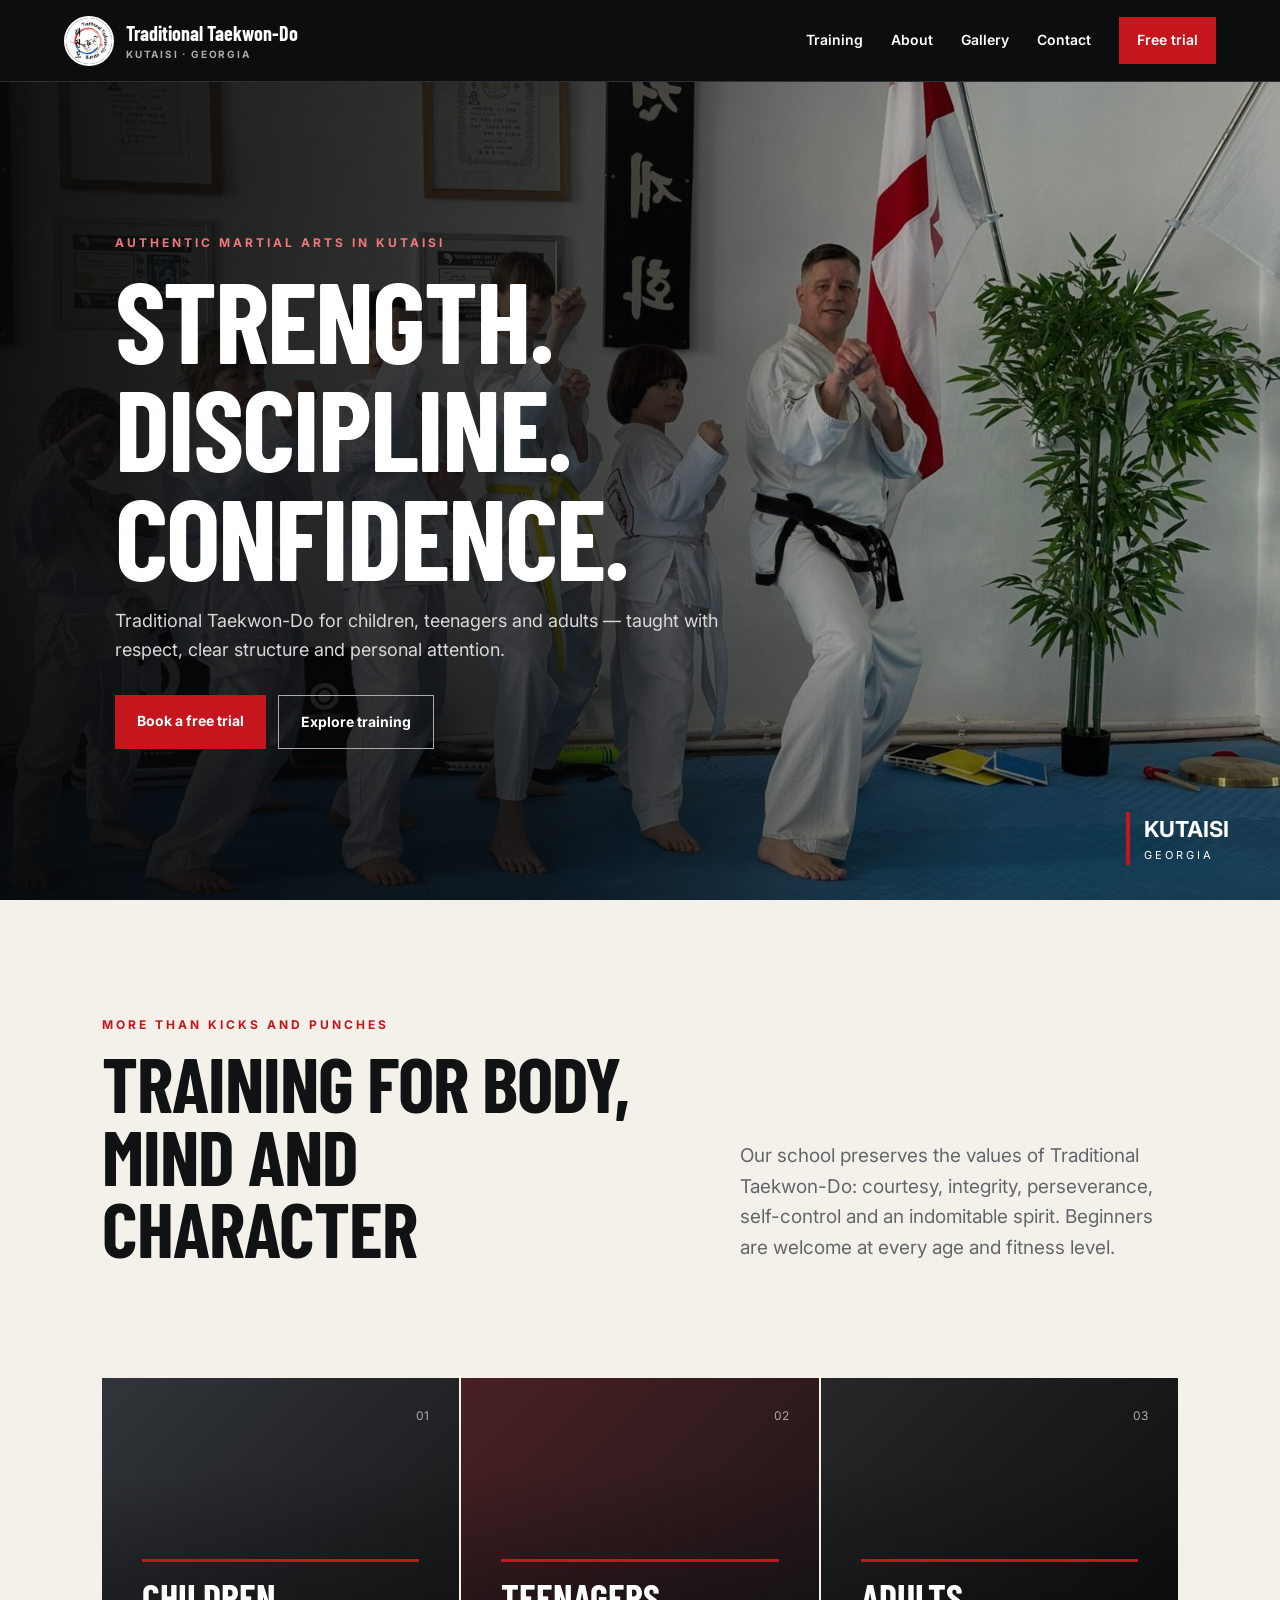
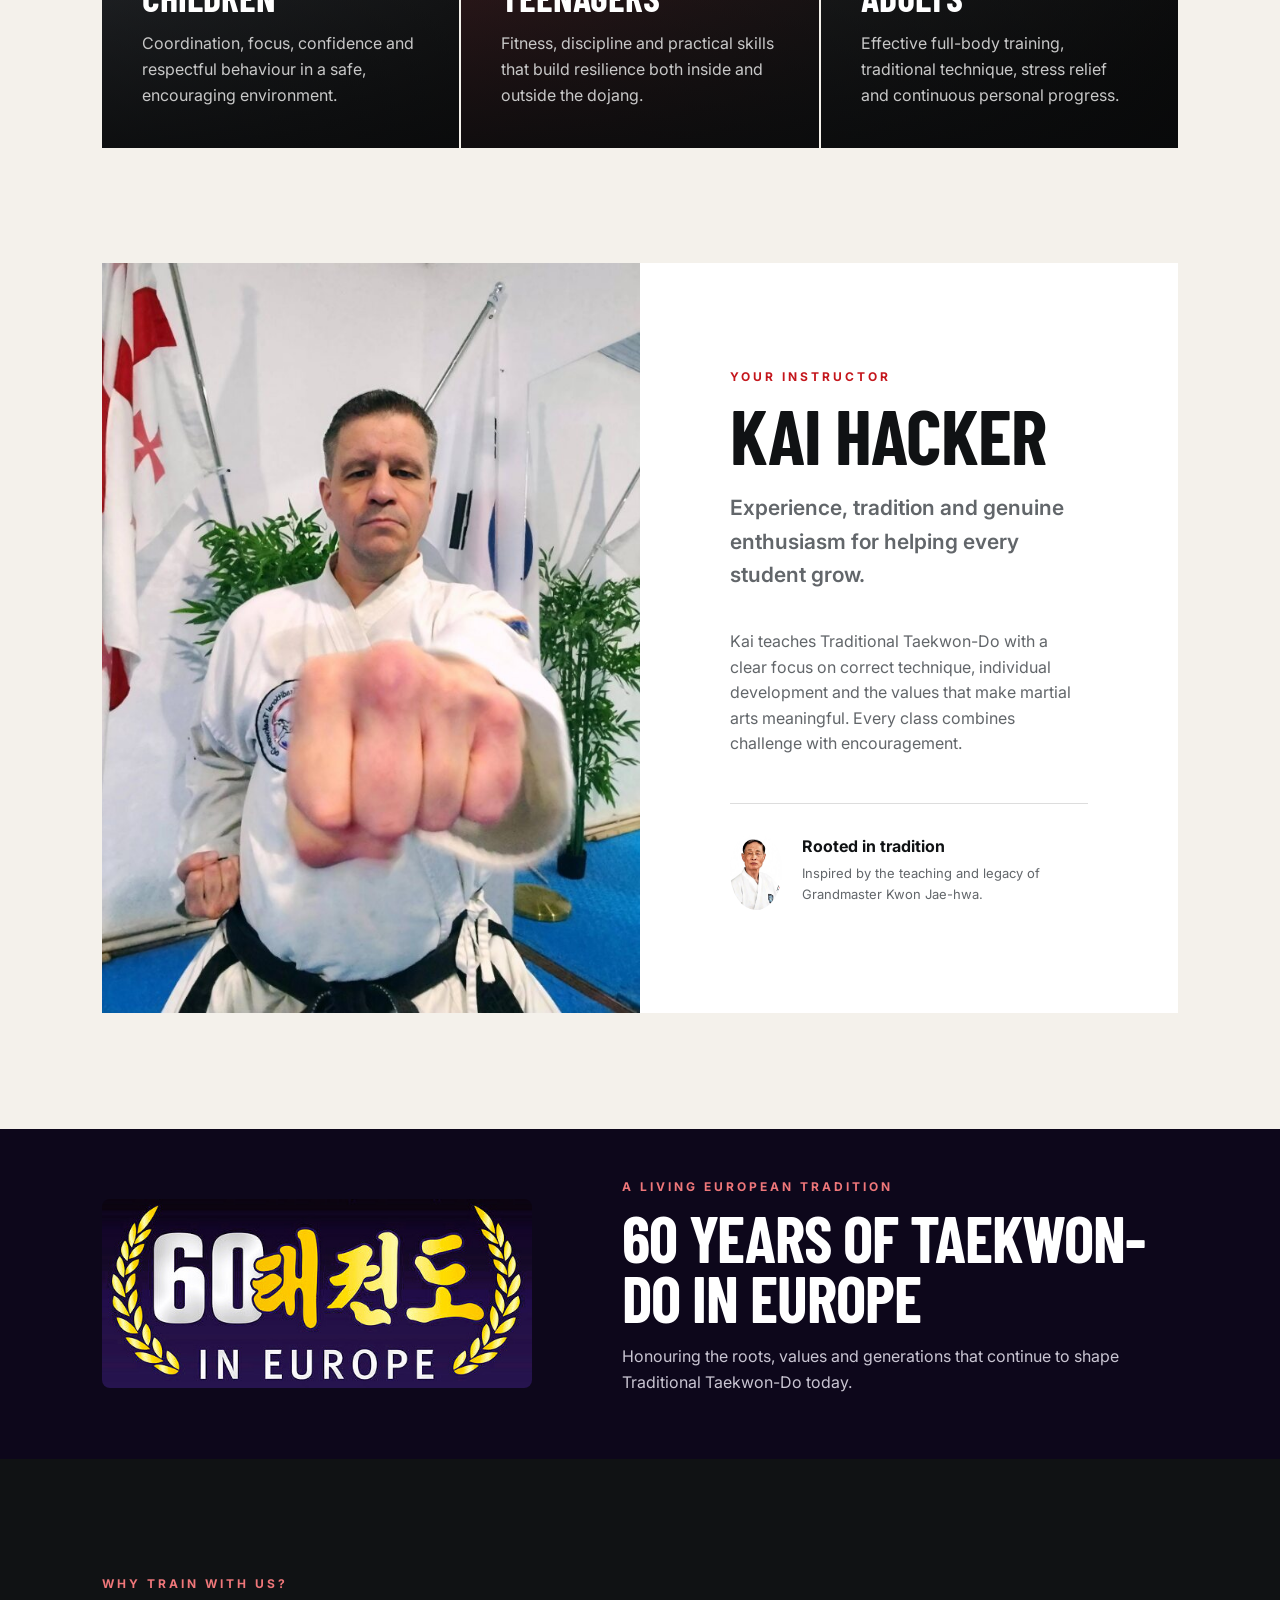
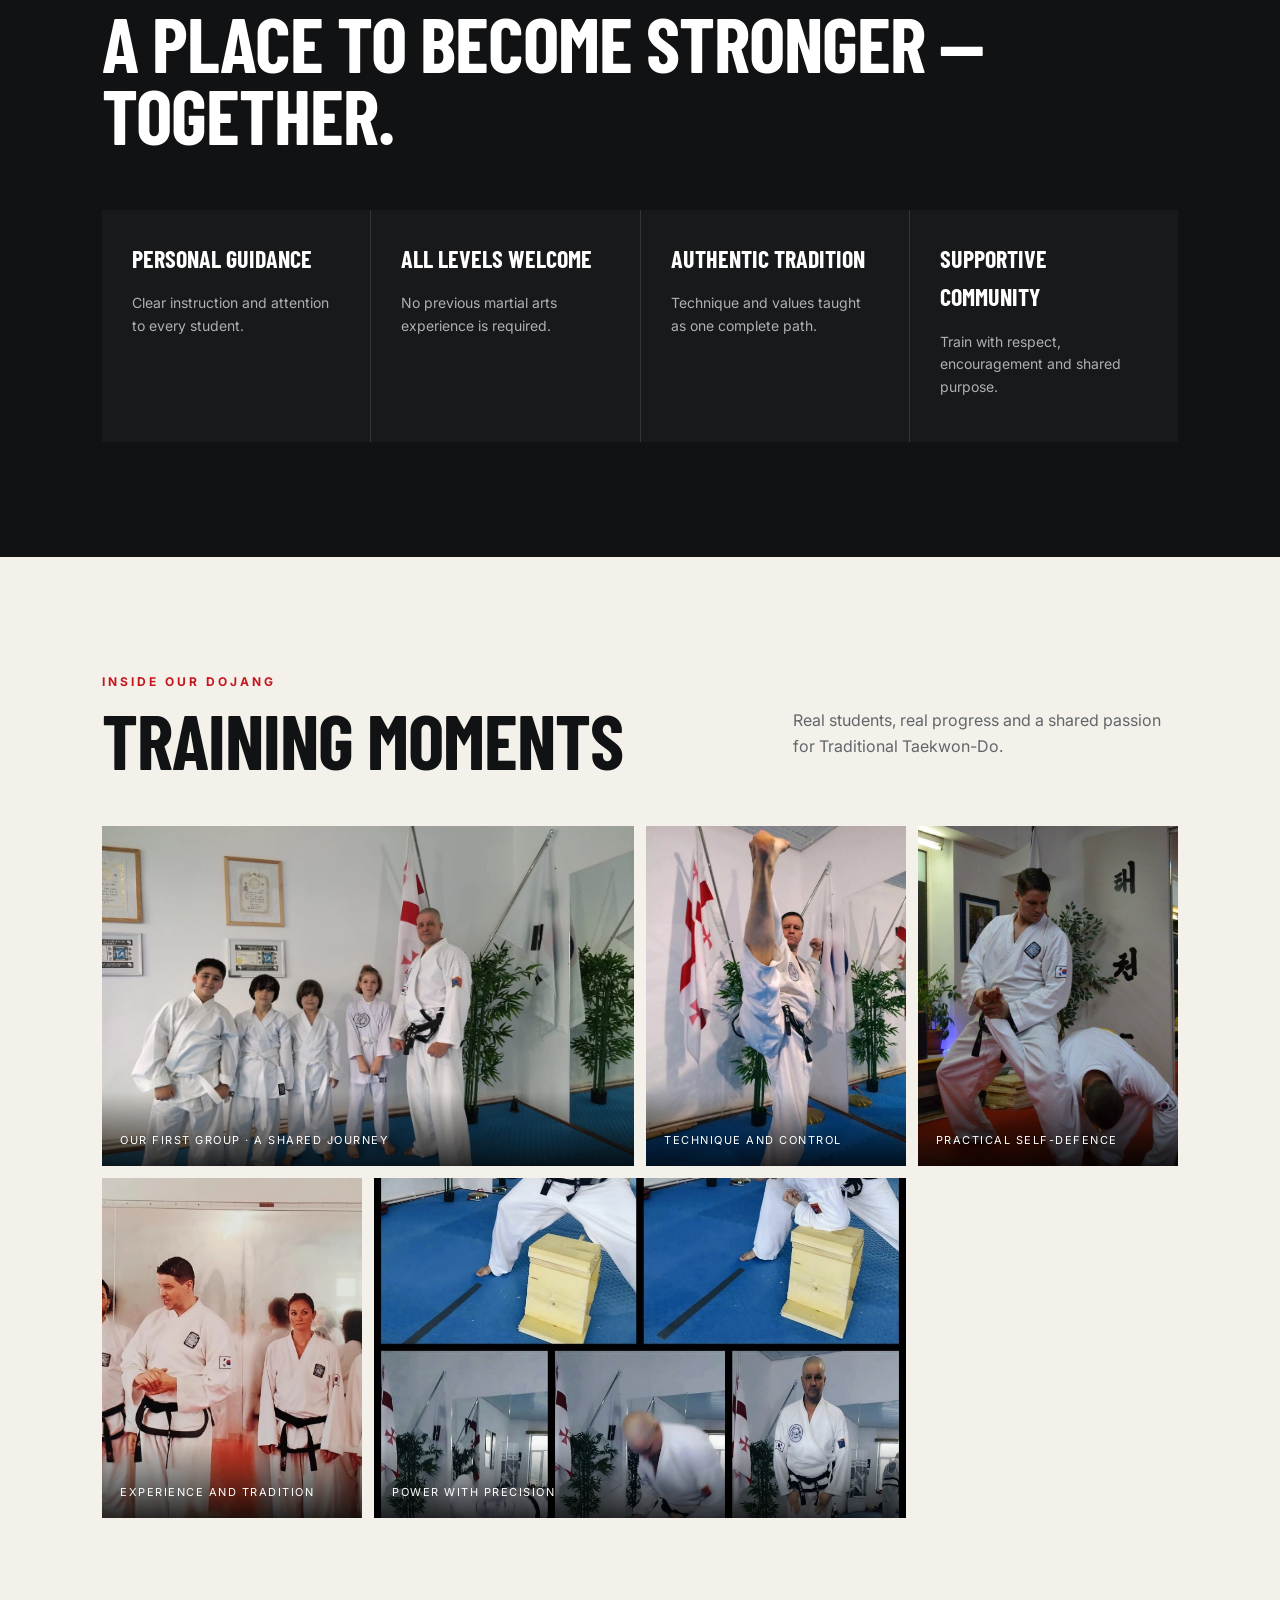
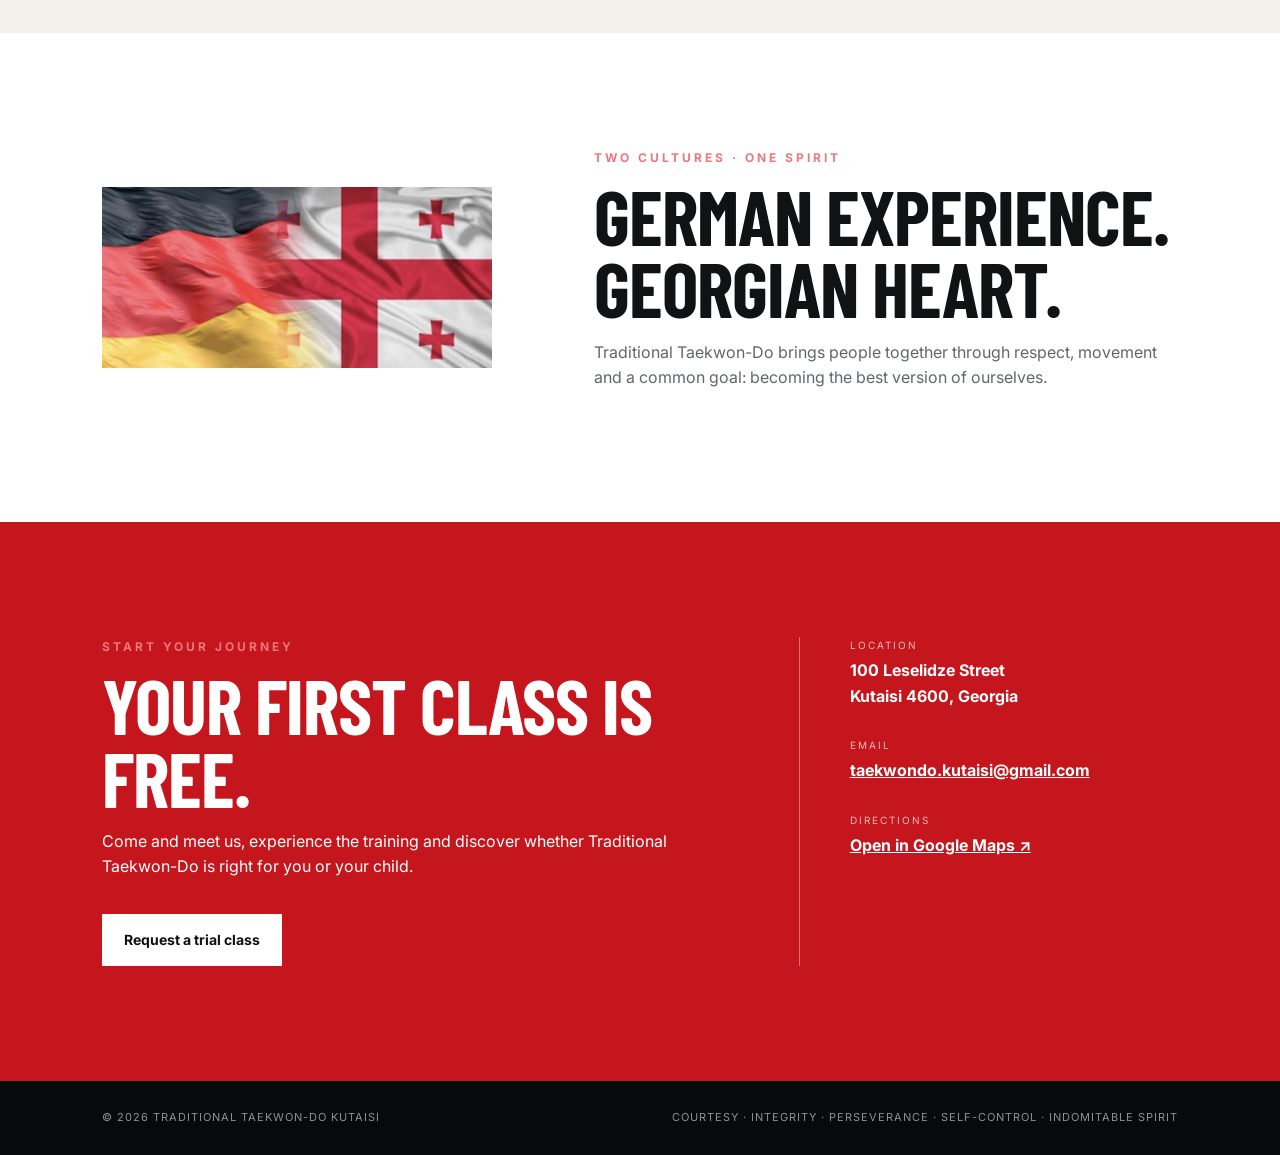
==== index.html @ c223f3fb "Add files via upload" ====
<!doctype html>
<html lang="en">
<head>
  <meta charset="utf-8">
  <meta name="viewport" content="width=device-width, initial-scale=1">
  <meta name="description" content="Traditional Taekwon-Do training for children, teenagers and adults in Kutaisi, Georgia. Book a free trial class.">
  <title>Traditional Taekwon-Do Kutaisi | Martial Arts School</title>
  <link rel="preconnect" href="https://fonts.googleapis.com">
  <link rel="preconnect" href="https://fonts.gstatic.com" crossorigin>
  <link href="https://fonts.googleapis.com/css2?family=Barlow+Condensed:wght@600;700;800&family=Inter:wght@400;500;600;700&display=swap" rel="stylesheet">
  <link rel="stylesheet" href="styles.css">
</head>
<body>
  <header class="site-header">
    <a class="brand" href="#top" aria-label="Traditional Taekwon-Do Kutaisi home"><img class="brand-logo" src="logo.jpg" alt="Traditional Taekwon-Do Kutaisi logo"><span>Traditional Taekwon-Do <small>Kutaisi · Georgia</small></span></a>
    <button class="menu-button" aria-expanded="false" aria-controls="main-nav">Menu</button>
    <nav id="main-nav" aria-label="Main navigation"><a href="#training">Training</a><a href="#about">About</a><a href="#gallery">Gallery</a><a href="#contact">Contact</a><a class="nav-cta" href="mailto:taekwondo.kutaisi@gmail.com?subject=Free%20trial%20class">Free trial</a></nav>
  </header>
  <main id="top">
    <section class="hero"><img src="hero-group.jpg" alt="Kai Hacker training with the children's group in Kutaisi" fetchpriority="high"><div class="hero-shade"></div><div class="hero-content"><p class="eyebrow">Authentic martial arts in Kutaisi</p><h1>Strength.<br>Discipline.<br>Confidence.</h1><p>Traditional Taekwon-Do for children, teenagers and adults — taught with respect, clear structure and personal attention.</p><div class="hero-actions"><a class="button primary" href="mailto:taekwondo.kutaisi@gmail.com?subject=Free%20trial%20class">Book a free trial</a><a class="button secondary" href="#training">Explore training</a></div></div><div class="hero-badge"><strong>Kutaisi</strong><span>Georgia</span></div></section>
    <section class="intro section"><div><p class="eyebrow dark">More than kicks and punches</p><h2>Training for body, mind and character</h2></div><p>Our school preserves the values of Traditional Taekwon-Do: courtesy, integrity, perseverance, self-control and an indomitable spirit. Beginners are welcome at every age and fitness level.</p></section>
    <section class="programs section" id="training"><article class="program-card kids"><span>01</span><h3>Children</h3><p>Coordination, focus, confidence and respectful behaviour in a safe, encouraging environment.</p></article><article class="program-card teens"><span>02</span><h3>Teenagers</h3><p>Fitness, discipline and practical skills that build resilience both inside and outside the dojang.</p></article><article class="program-card adults"><span>03</span><h3>Adults</h3><p>Effective full-body training, traditional technique, stress relief and continuous personal progress.</p></article></section>
    <section class="split section" id="about"><div class="split-image"><img src="master-punch.jpg" alt="Instructor Kai Hacker demonstrating a punch"></div><div class="split-copy"><p class="eyebrow dark">Your instructor</p><h2>Kai Hacker</h2><p class="lead">Experience, tradition and genuine enthusiasm for helping every student grow.</p><p>Kai teaches Traditional Taekwon-Do with a clear focus on correct technique, individual development and the values that make martial arts meaningful. Every class combines challenge with encouragement.</p><div class="lineage"><img src="grandmaster-kwon.jpeg" alt="Grandmaster Kwon Jae-hwa"><div><strong>Rooted in tradition</strong><p>Inspired by the teaching and legacy of Grandmaster Kwon Jae-hwa.</p></div></div></div></section>
    <section class="anniversary"><img src="tkd-60.jpg" alt="60 years of Taekwon-Do in Europe"><div><p class="eyebrow">A living European tradition</p><h2>60 years of Taekwon-Do in Europe</h2><p>Honouring the roots, values and generations that continue to shape Traditional Taekwon-Do today.</p></div></section>
    <section class="values section"><p class="eyebrow">Why train with us?</p><h2>A place to become stronger — together.</h2><div class="value-grid"><div><strong>Personal guidance</strong><p>Clear instruction and attention to every student.</p></div><div><strong>All levels welcome</strong><p>No previous martial arts experience is required.</p></div><div><strong>Authentic tradition</strong><p>Technique and values taught as one complete path.</p></div><div><strong>Supportive community</strong><p>Train with respect, encouragement and shared purpose.</p></div></div></section>
    <section class="gallery section" id="gallery"><div class="section-heading"><div><p class="eyebrow dark">Inside our dojang</p><h2>Training moments</h2></div><p>Real students, real progress and a shared passion for Traditional Taekwon-Do.</p></div><div class="gallery-grid"><figure class="wide"><img src="first-group.jpg" alt="Kai Hacker with the first student group in Kutaisi"><figcaption>Our first group · A shared journey</figcaption></figure><figure><img src="master-kick.jpg" alt="Kai Hacker demonstrating a high kick"><figcaption>Technique and control</figcaption></figure><figure><img src="self-defence.jpg" alt="Traditional Taekwon-Do self-defence training"><figcaption>Practical self-defence</figcaption></figure><figure><img src="opening-germany.jpg" alt="Taekwon-Do school opening in Germany"><figcaption>Experience and tradition</figcaption></figure><figure class="wide"><img src="breaking-master.jpg" alt="Board breaking demonstration"><figcaption>Power with precision</figcaption></figure></div></section>
    <section class="connection section"><img src="germany-georgia.png" alt="German and Georgian flags"><div><p class="eyebrow">Two cultures · One spirit</p><h2>German experience. Georgian heart.</h2><p>Traditional Taekwon-Do brings people together through respect, movement and a common goal: becoming the best version of ourselves.</p></div></section>
    <section class="contact section" id="contact"><div><p class="eyebrow">Start your journey</p><h2>Your first class is free.</h2><p>Come and meet us, experience the training and discover whether Traditional Taekwon-Do is right for you or your child.</p><a class="button light" href="mailto:taekwondo.kutaisi@gmail.com?subject=Free%20trial%20class">Request a trial class</a></div><address><div><span>Location</span><strong>100 Leselidze Street<br>Kutaisi 4600, Georgia</strong></div><div><span>Email</span><a href="mailto:taekwondo.kutaisi@gmail.com">taekwondo.kutaisi@gmail.com</a></div><div><span>Directions</span><a href="https://www.google.com/maps/place/Traditional+Taekwon-Do+Kutaisi/" target="_blank" rel="noopener">Open in Google Maps ↗</a></div></address></section>
  </main>
  <footer><span>© <span id="year"></span> Traditional Taekwon-Do Kutaisi</span><span>Courtesy · Integrity · Perseverance · Self-control · Indomitable spirit</span></footer>
  <script src="script.js"></script>
</body>
</html>
---- styles.css ----
:root{--red:#c4161c;--ink:#101214;--paper:#f4f1eb;--white:#fff;--muted:#62666a}*{box-sizing:border-box}html{scroll-behavior:smooth}body{margin:0;background:var(--paper);color:var(--ink);font-family:Inter,Arial,sans-serif;line-height:1.6}img{display:block;width:100%}a{color:inherit}.site-header{height:82px;background:#0b0d0f;color:#fff;display:flex;align-items:center;justify-content:space-between;padding:0 clamp(22px,5vw,76px);position:sticky;top:0;z-index:20;border-bottom:1px solid #2d3033}.brand{display:flex;align-items:center;gap:12px;text-decoration:none;font-family:"Barlow Condensed",sans-serif;font-weight:700;font-size:20px;line-height:1}.brand small{display:block;color:#aaa;font-family:Inter,sans-serif;font-size:10px;letter-spacing:1.8px;text-transform:uppercase;margin-top:6px}.brand-mark{display:grid;place-items:center;width:46px;height:46px;border:2px solid var(--red);color:#fff;font-size:18px;transform:skew(-8deg)}nav{display:flex;align-items:center;gap:28px}nav a{text-decoration:none;font-size:14px;font-weight:600}.nav-cta{background:var(--red);padding:12px 18px}.menu-button{display:none;background:none;border:1px solid #555;color:#fff;padding:9px 12px}.hero{min-height:calc(100vh - 82px);position:relative;color:#fff;display:flex;align-items:center;overflow:hidden}.hero>img{position:absolute;inset:0;height:100%;object-fit:cover;object-position:center 32%}.hero-shade{position:absolute;inset:0;background:linear-gradient(90deg,rgba(5,6,7,.94) 0%,rgba(5,6,7,.72) 43%,rgba(5,6,7,.12) 78%),linear-gradient(0deg,rgba(0,0,0,.4),transparent 40%)}.hero-content{position:relative;z-index:2;width:min(690px,88%);margin-left:clamp(24px,9vw,150px);padding:70px 0}.eyebrow{text-transform:uppercase;letter-spacing:3px;color:#ef777a;font-size:12px;font-weight:700;margin:0 0 12px}.eyebrow.dark{color:var(--red)}h1,h2,h3{font-family:"Barlow Condensed",Impact,sans-serif;text-transform:uppercase;line-height:.94;margin:0}h1{font-size:clamp(68px,9vw,138px);letter-spacing:-2px}h2{font-size:clamp(44px,6vw,78px);letter-spacing:-1px}h3{font-size:38px}.hero-content>p:not(.eyebrow){max-width:610px;font-size:18px;color:#d9d9d9}.hero-actions{display:flex;gap:12px;margin-top:30px;flex-wrap:wrap}.button{display:inline-block;padding:15px 22px;text-decoration:none;font-weight:700;font-size:14px}.button.primary{background:var(--red);color:#fff}.button.secondary{border:1px solid #aaa;color:#fff}.button.light{background:#fff;color:#111;margin-top:18px}.hero-badge{position:absolute;right:4vw;bottom:35px;z-index:2;border-left:4px solid var(--red);padding-left:14px;text-transform:uppercase}.hero-badge strong,.hero-badge span{display:block}.hero-badge strong{font-size:22px}.hero-badge span{font-size:11px;letter-spacing:3px}.section{padding:clamp(75px,9vw,140px) clamp(24px,8vw,130px)}.intro{display:grid;grid-template-columns:1.1fr .9fr;gap:8vw;align-items:end}.intro>p{font-size:19px;color:var(--muted);margin:0;max-width:650px}.programs{padding-top:0;display:grid;grid-template-columns:repeat(3,1fr);gap:2px}.program-card{min-height:370px;padding:40px;display:flex;flex-direction:column;justify-content:flex-end;color:#fff;position:relative;background:#222;overflow:hidden}.program-card:before{content:"";position:absolute;inset:0;background:linear-gradient(0deg,#090a0b 0%,transparent 75%);opacity:.8}.program-card>*{position:relative}.program-card span{position:absolute;top:28px;right:30px;color:#aaa;font-size:12px}.program-card h3{border-top:3px solid var(--red);padding-top:18px}.program-card p{color:#c8c8c8;margin-bottom:0}.kids{background:linear-gradient(135deg,#31353a,#111)}.teens{background:linear-gradient(135deg,#492024,#141414)}.adults{background:linear-gradient(135deg,#262728,#080808)}.split{display:grid;grid-template-columns:1fr 1fr;padding-top:0}.split-image{min-height:750px;background:#ddd}.split-image img{height:100%;object-fit:cover;object-position:center}.split-copy{background:#fff;padding:clamp(40px,7vw,100px);display:flex;flex-direction:column;justify-content:center}.split-copy .lead{font-size:21px;font-weight:600}.split-copy>p:not(.eyebrow){color:var(--muted)}.lineage{border-top:1px solid #ddd;margin-top:30px;padding-top:28px;display:flex;gap:20px;align-items:center}.lineage img{width:78px;height:78px;border-radius:50%;object-fit:cover}.lineage p{margin:3px 0;color:var(--muted);font-size:13px}.values{background:#101214;color:#fff}.values h2{max-width:900px}.value-grid{display:grid;grid-template-columns:repeat(4,1fr);gap:1px;margin-top:60px;background:#343638}.value-grid>div{background:#17191b;padding:30px}.value-grid strong{font-family:"Barlow Condensed";text-transform:uppercase;font-size:24px}.value-grid p{color:#aeb0b2;font-size:14px}.section-heading{display:grid;grid-template-columns:1fr .6fr;gap:50px;align-items:end;margin-bottom:50px}.section-heading>p{color:var(--muted)}.gallery-grid{display:grid;grid-template-columns:repeat(4,1fr);grid-auto-rows:340px;gap:12px}.gallery-grid figure{margin:0;position:relative;overflow:hidden;background:#ddd}.gallery-grid figure.wide{grid-column:span 2}.gallery-grid img{height:100%;object-fit:cover;transition:transform .5s}.gallery-grid figure:hover img{transform:scale(1.035)}figcaption{position:absolute;left:0;right:0;bottom:0;padding:40px 18px 16px;background:linear-gradient(transparent,rgba(0,0,0,.8));color:#fff;text-transform:uppercase;font-size:11px;letter-spacing:1.5px}.connection{background:#fff;display:grid;grid-template-columns:.8fr 1.2fr;align-items:center;gap:8vw}.connection img{max-height:330px;object-fit:cover}.connection p:not(.eyebrow){color:var(--muted);max-width:650px}.contact{background:var(--red);color:#fff;display:grid;grid-template-columns:1.2fr .8fr;gap:10vw}.contact h2{max-width:650px}.contact>div>p:not(.eyebrow){max-width:620px}.contact address{font-style:normal;border-left:1px solid rgba(255,255,255,.4);padding-left:50px}.contact address div{margin-bottom:28px}.contact address span,.contact address strong,.contact address a{display:block}.contact address span{text-transform:uppercase;letter-spacing:2px;font-size:10px;opacity:.7;margin-bottom:5px}.contact address a{font-weight:700}footer{background:#08090a;color:#8d9092;padding:28px clamp(24px,8vw,130px);display:flex;justify-content:space-between;gap:30px;font-size:11px;text-transform:uppercase;letter-spacing:1px}
@media(max-width:900px){nav{display:none;position:absolute;top:82px;left:0;right:0;background:#0b0d0f;padding:24px;flex-direction:column;align-items:stretch}nav.open{display:flex}.menu-button{display:block}.hero>img{object-position:58% center}.hero-shade{background:linear-gradient(90deg,rgba(5,6,7,.92),rgba(5,6,7,.35))}.hero-badge{display:none}.intro,.split,.connection,.contact{grid-template-columns:1fr}.programs{grid-template-columns:1fr}.program-card{min-height:270px}.split-image{min-height:520px}.value-grid{grid-template-columns:1fr 1fr}.gallery-grid{grid-template-columns:1fr 1fr}.section-heading{grid-template-columns:1fr}.contact address{border-left:0;border-top:1px solid rgba(255,255,255,.4);padding:35px 0 0}footer{flex-direction:column}}
@media(max-width:560px){.site-header{height:72px}.brand{font-size:17px}.brand-mark{width:40px;height:40px}.hero{min-height:760px}.hero-content{margin-left:24px;padding-top:40px}h1{font-size:65px}.section{padding:70px 22px}.gallery-grid{display:block}.gallery-grid figure{height:380px;margin-bottom:12px}.value-grid{grid-template-columns:1fr}.split-image{min-height:430px}.split-copy{padding:50px 25px}.connection img{height:220px}.menu-button+nav{top:72px}}
.brand-logo{width:50px;height:50px;border-radius:50%;object-fit:cover;background:#fff;border:2px solid #fff}.hero>img{transform:scaleX(-1);object-position:center 50%}.split-image img{object-position:center 25%}
.anniversary{background:#0d071b;color:#fff;padding:48px clamp(24px,8vw,130px);display:flex;align-items:center;justify-content:center;gap:clamp(30px,7vw,100px)}.anniversary img{width:min(430px,42vw);border-radius:8px}.anniversary h2{font-size:clamp(34px,5vw,64px)}.anniversary p:not(.eyebrow){color:#c9c5d2;max-width:580px}
@media(max-width:560px){.brand-logo{width:42px;height:42px}.hero>img{object-position:center center}}
@media(max-width:700px){.anniversary{flex-direction:column;text-align:center}.anniversary img{width:min(430px,100%)}.anniversary .eyebrow{margin-top:8px}}
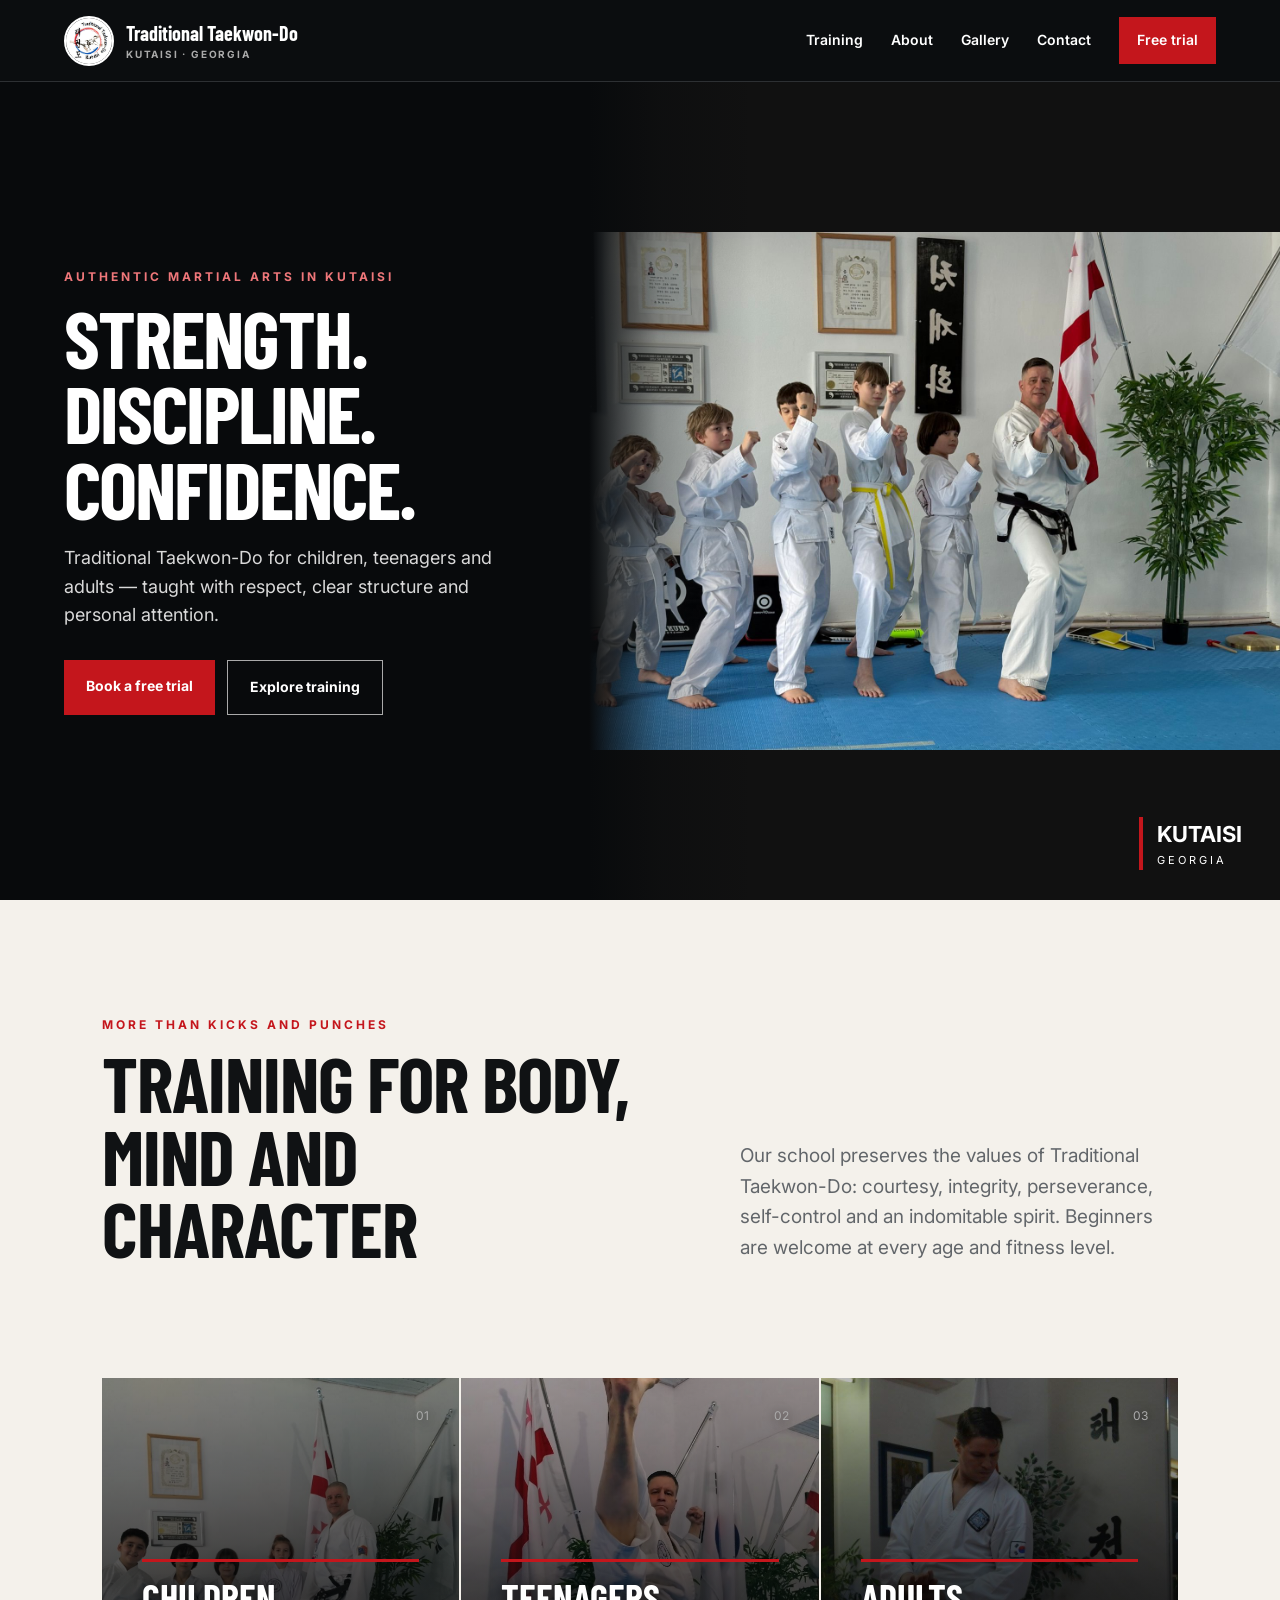
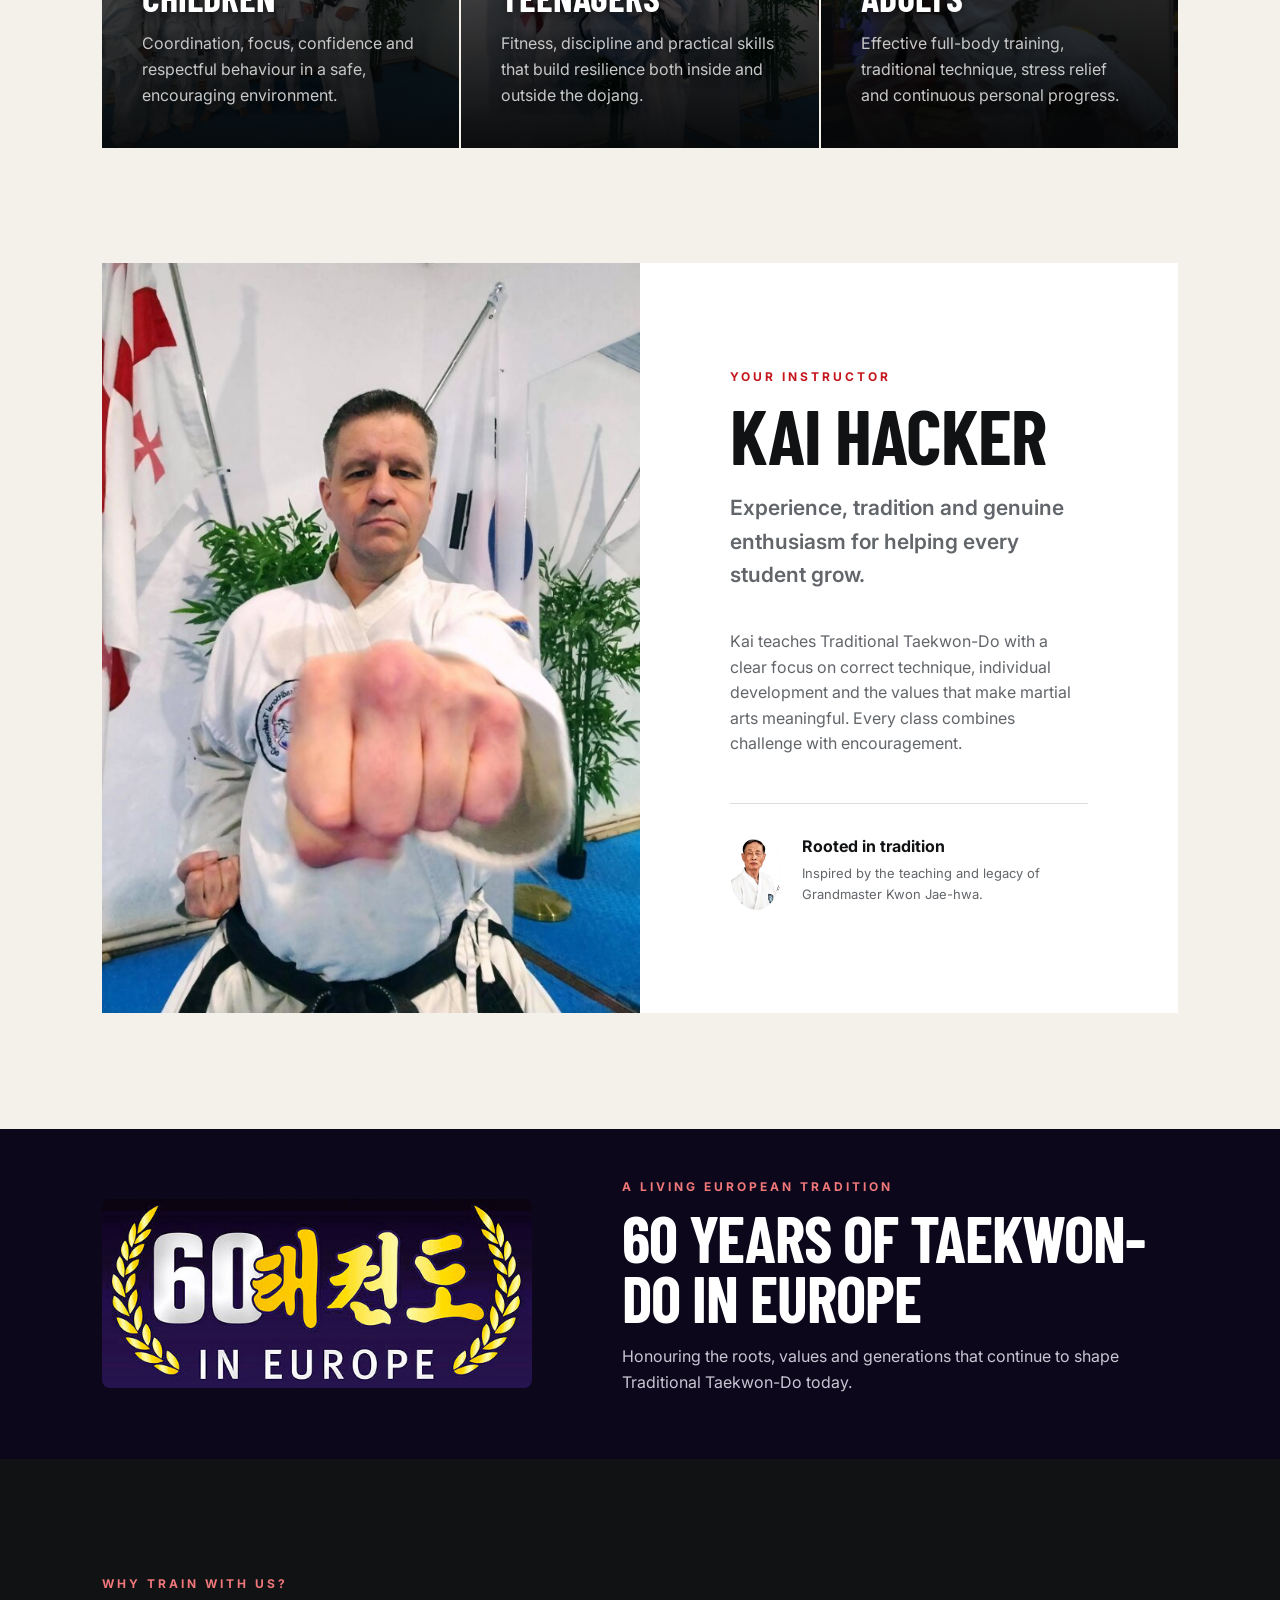
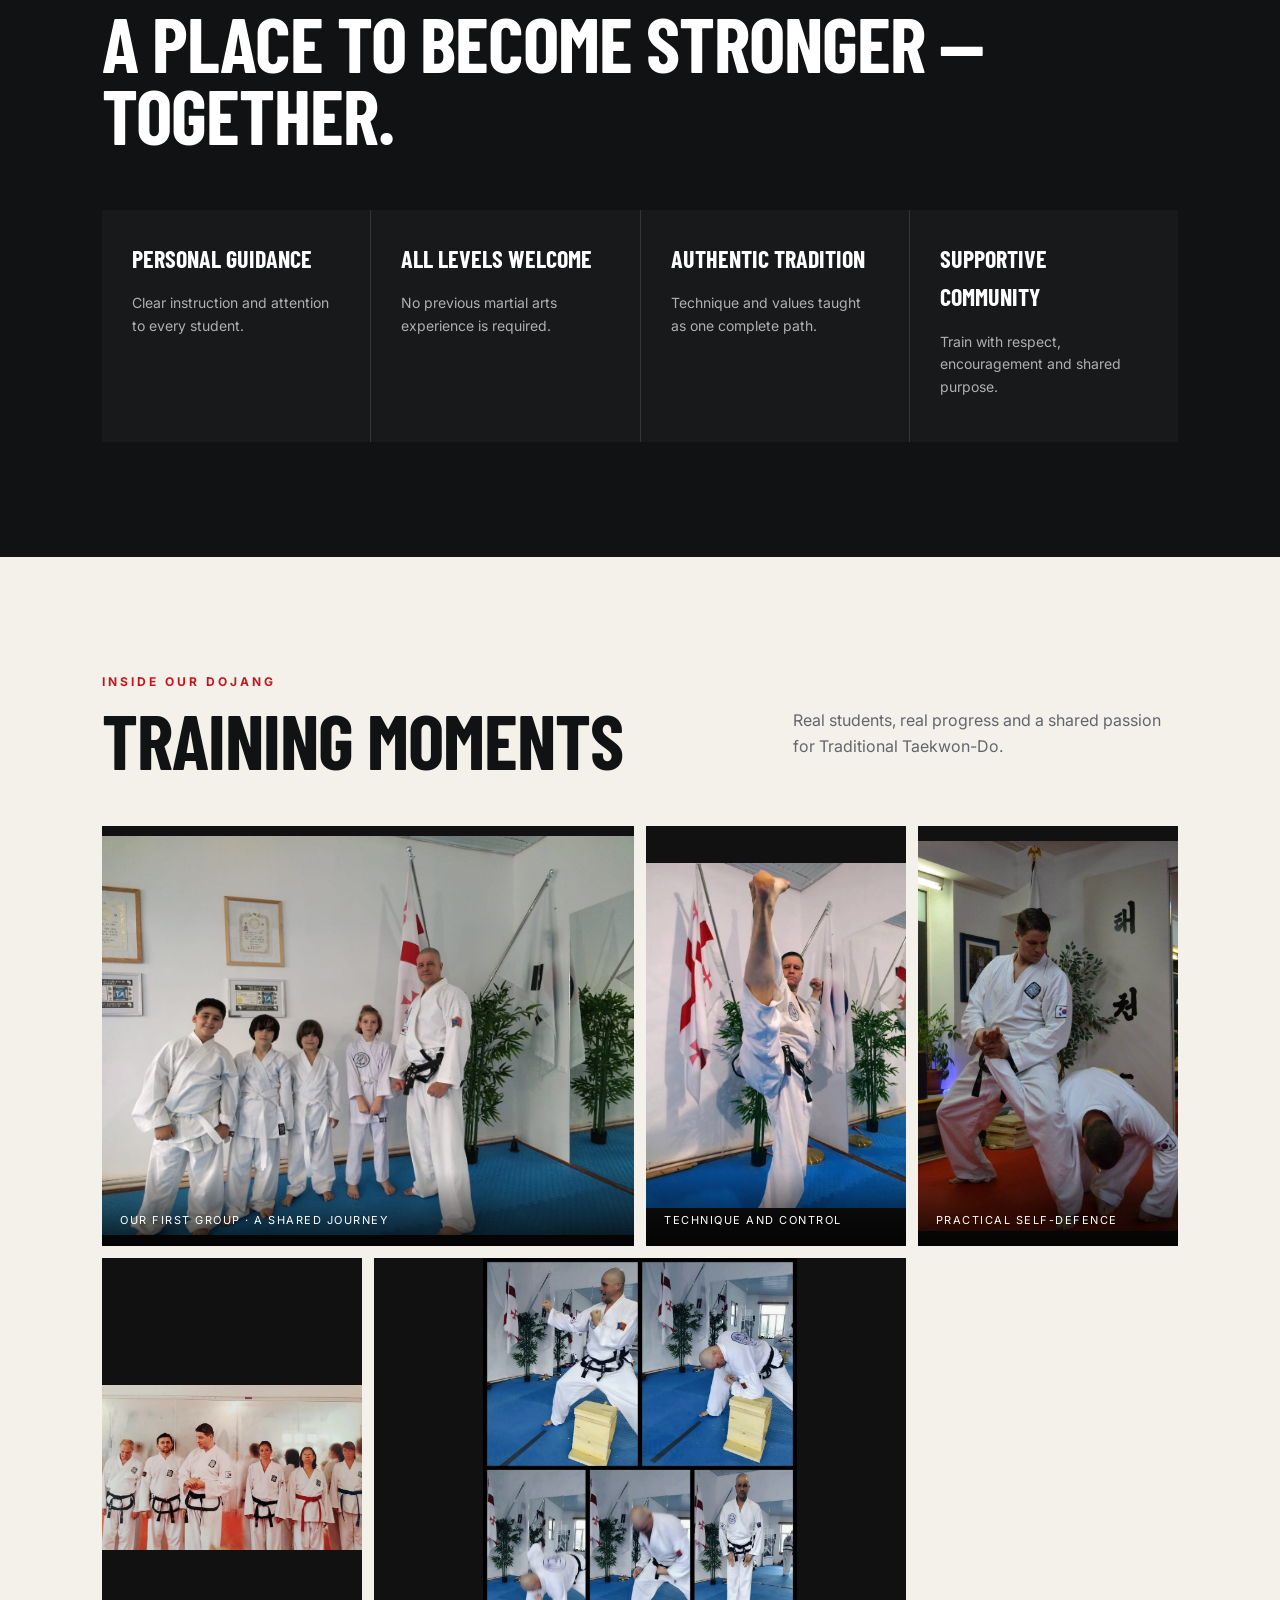
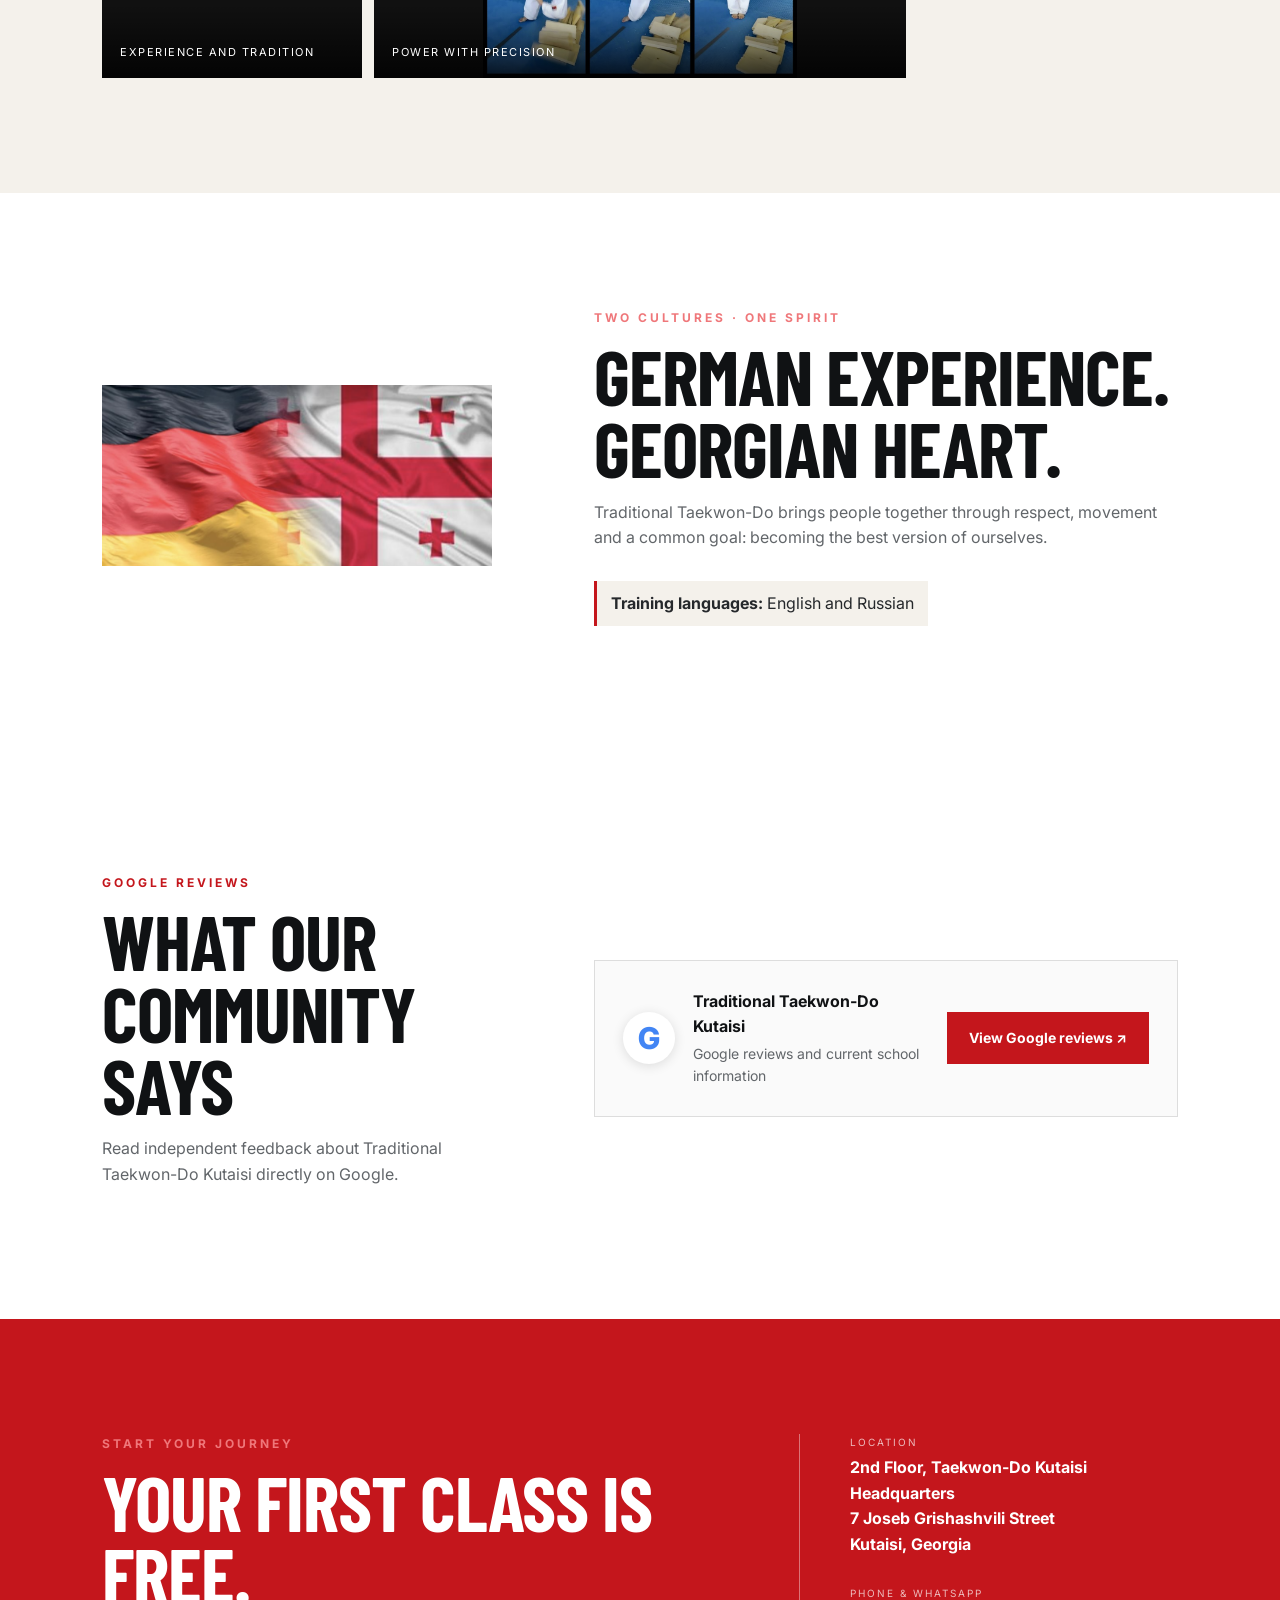
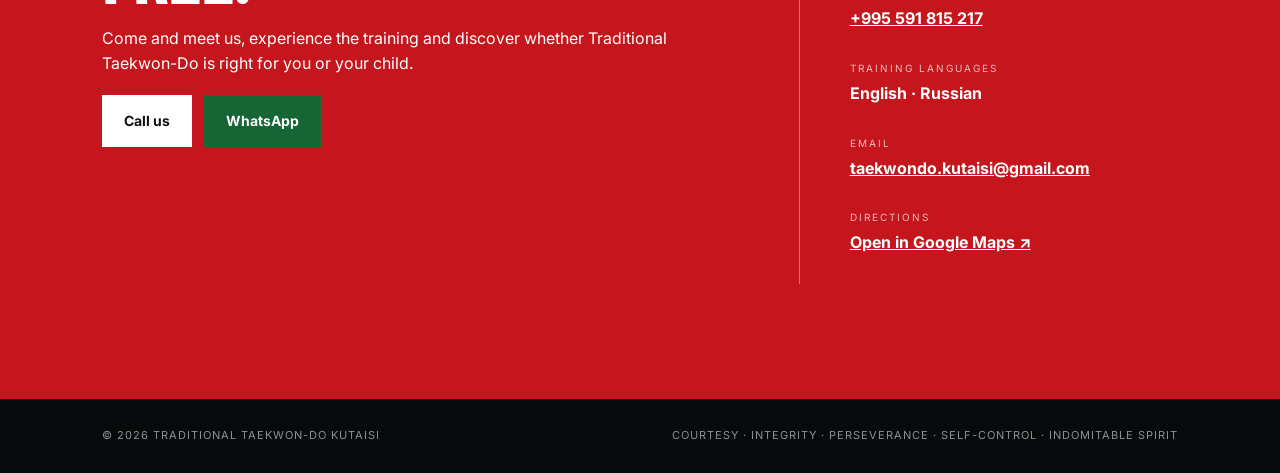
==== commit d45b0399: "Add files via upload" ====
--- a/index.html
+++ b/index.html
@@ -24,8 +24,9 @@
     <section class="anniversary"><img src="tkd-60.jpg" alt="60 years of Taekwon-Do in Europe"><div><p class="eyebrow">A living European tradition</p><h2>60 years of Taekwon-Do in Europe</h2><p>Honouring the roots, values and generations that continue to shape Traditional Taekwon-Do today.</p></div></section>
     <section class="values section"><p class="eyebrow">Why train with us?</p><h2>A place to become stronger — together.</h2><div class="value-grid"><div><strong>Personal guidance</strong><p>Clear instruction and attention to every student.</p></div><div><strong>All levels welcome</strong><p>No previous martial arts experience is required.</p></div><div><strong>Authentic tradition</strong><p>Technique and values taught as one complete path.</p></div><div><strong>Supportive community</strong><p>Train with respect, encouragement and shared purpose.</p></div></div></section>
     <section class="gallery section" id="gallery"><div class="section-heading"><div><p class="eyebrow dark">Inside our dojang</p><h2>Training moments</h2></div><p>Real students, real progress and a shared passion for Traditional Taekwon-Do.</p></div><div class="gallery-grid"><figure class="wide"><img src="first-group.jpg" alt="Kai Hacker with the first student group in Kutaisi"><figcaption>Our first group · A shared journey</figcaption></figure><figure><img src="master-kick.jpg" alt="Kai Hacker demonstrating a high kick"><figcaption>Technique and control</figcaption></figure><figure><img src="self-defence.jpg" alt="Traditional Taekwon-Do self-defence training"><figcaption>Practical self-defence</figcaption></figure><figure><img src="opening-germany.jpg" alt="Taekwon-Do school opening in Germany"><figcaption>Experience and tradition</figcaption></figure><figure class="wide"><img src="breaking-master.jpg" alt="Board breaking demonstration"><figcaption>Power with precision</figcaption></figure></div></section>
-    <section class="connection section"><img src="germany-georgia.png" alt="German and Georgian flags"><div><p class="eyebrow">Two cultures · One spirit</p><h2>German experience. Georgian heart.</h2><p>Traditional Taekwon-Do brings people together through respect, movement and a common goal: becoming the best version of ourselves.</p></div></section>
-    <section class="contact section" id="contact"><div><p class="eyebrow">Start your journey</p><h2>Your first class is free.</h2><p>Come and meet us, experience the training and discover whether Traditional Taekwon-Do is right for you or your child.</p><a class="button light" href="mailto:taekwondo.kutaisi@gmail.com?subject=Free%20trial%20class">Request a trial class</a></div><address><div><span>Location</span><strong>100 Leselidze Street<br>Kutaisi 4600, Georgia</strong></div><div><span>Email</span><a href="mailto:taekwondo.kutaisi@gmail.com">taekwondo.kutaisi@gmail.com</a></div><div><span>Directions</span><a href="https://www.google.com/maps/place/Traditional+Taekwon-Do+Kutaisi/" target="_blank" rel="noopener">Open in Google Maps ↗</a></div></address></section>
+    <section class="connection section"><img src="germany-georgia.png" alt="German and Georgian flags"><div><p class="eyebrow">Two cultures · One spirit</p><h2>German experience. Georgian heart.</h2><p>Traditional Taekwon-Do brings people together through respect, movement and a common goal: becoming the best version of ourselves.</p><p class="language-note"><strong>Training languages:</strong> English and Russian</p></div></section>
+    <section class="reviews section" aria-labelledby="reviews-title"><div><p class="eyebrow dark">Google reviews</p><h2 id="reviews-title">What our community says</h2><p>Read independent feedback about Traditional Taekwon-Do Kutaisi directly on Google.</p></div><div class="review-panel"><div class="google-mark" aria-hidden="true">G</div><div><strong>Traditional Taekwon-Do Kutaisi</strong><p>Google reviews and current school information</p></div><a class="button primary" href="https://www.google.com/search?q=Traditional+Taekwon-Do+Kutaisi+Google+Reviews" target="_blank" rel="noopener">View Google reviews ↗</a></div></section>
+    <section class="contact section" id="contact"><div><p class="eyebrow">Start your journey</p><h2>Your first class is free.</h2><p>Come and meet us, experience the training and discover whether Traditional Taekwon-Do is right for you or your child.</p><div class="contact-actions"><a class="button light" href="tel:+995591815217">Call us</a><a class="button whatsapp" href="https://wa.me/995591815217?text=Hello%2C%20I%20am%20interested%20in%20a%20free%20trial%20class." target="_blank" rel="noopener">WhatsApp</a></div></div><address><div><span>Location</span><strong>2nd Floor, Taekwon-Do Kutaisi Headquarters<br>7 Joseb Grishashvili Street<br>Kutaisi, Georgia</strong></div><div><span>Phone &amp; WhatsApp</span><a href="tel:+995591815217">+995 591 815 217</a></div><div><span>Training languages</span><strong>English · Russian</strong></div><div><span>Email</span><a href="mailto:taekwondo.kutaisi@gmail.com">taekwondo.kutaisi@gmail.com</a></div><div><span>Directions</span><a href="https://www.google.com/maps/search/?api=1&amp;query=7+Joseb+Grishashvili+Street+Kutaisi+Georgia" target="_blank" rel="noopener">Open in Google Maps ↗</a></div></address></section>
   </main>
   <footer><span>© <span id="year"></span> Traditional Taekwon-Do Kutaisi</span><span>Courtesy · Integrity · Perseverance · Self-control · Indomitable spirit</span></footer>
   <script src="script.js"></script>
--- a/styles.css
+++ b/styles.css
@@ -5,3 +5,30 @@
 .anniversary{background:#0d071b;color:#fff;padding:48px clamp(24px,8vw,130px);display:flex;align-items:center;justify-content:center;gap:clamp(30px,7vw,100px)}.anniversary img{width:min(430px,42vw);border-radius:8px}.anniversary h2{font-size:clamp(34px,5vw,64px)}.anniversary p:not(.eyebrow){color:#c9c5d2;max-width:580px}
 @media(max-width:560px){.brand-logo{width:42px;height:42px}.hero>img{object-position:center center}}
 @media(max-width:700px){.anniversary{flex-direction:column;text-align:center}.anniversary img{width:min(430px,100%)}.anniversary .eyebrow{margin-top:8px}}
+
+/* Refined split-screen hero: copy left, complete team photo right */
+@media(min-width:901px){.hero{min-height:760px;height:calc(100vh - 82px);max-height:940px;display:grid;grid-template-columns:minmax(560px,46%) 1fr;align-items:stretch;background:#080a0c}.hero>img{position:relative;inset:auto;grid-column:2;grid-row:1;width:100%;height:100%;min-height:0;object-fit:contain;object-position:center;transform:scaleX(-1);background:#111}.hero-shade{position:relative;inset:auto;grid-column:2;grid-row:1;z-index:1;background:linear-gradient(90deg,#080a0c 0%,rgba(8,10,12,.35) 10%,transparent 24%);pointer-events:none}.hero-content{grid-column:1;grid-row:1;z-index:2;width:auto;margin:0;padding:70px clamp(38px,5vw,95px);align-self:center}.hero-content h1{font-size:clamp(70px,6.3vw,118px)}.hero-badge{right:3vw;bottom:30px}}
+@media(max-width:900px){.hero{display:flex;flex-direction:column;min-height:0;background:#080a0c}.hero>img{position:relative;inset:auto;order:1;width:100%;height:auto;max-height:none;object-fit:contain;object-position:center;transform:scaleX(-1)}.hero-shade{display:none}.hero-content{order:2;width:100%;margin:0;padding:55px 24px 65px}.hero-badge{display:none}}
+
+/* Real training photography for the three programme cards */
+.program-card{background-size:cover;background-position:center;isolation:isolate;transition:background-size .55s ease}.program-card:before{z-index:-1;background:linear-gradient(180deg,rgba(5,7,8,.28) 0%,rgba(5,7,8,.72) 55%,rgba(5,7,8,.96) 100%);opacity:1}.program-card.kids{background-image:url('first-group.jpg');background-position:center 40%}.program-card.teens{background-image:url('master-kick.jpg');background-position:center 28%}.program-card.adults{background-image:url('self-defence.jpg');background-position:center 38%}.program-card:hover{background-size:108%}.program-card h3,.program-card p,.program-card span{z-index:1;text-shadow:0 2px 12px rgba(0,0,0,.65)}
+@media(max-width:900px){.program-card:hover{background-size:cover}.program-card{min-height:360px}}
+
+/* Gallery: show every photograph completely instead of cropping it. */
+.gallery-grid{grid-auto-rows:420px}
+.gallery-grid figure{background:#111;display:flex;align-items:center;justify-content:center}
+.gallery-grid img{width:100%;height:100%;object-fit:contain;object-position:center}
+.gallery-grid figure:hover img{transform:scale(1.015)}
+@media(max-width:900px){.gallery-grid{grid-auto-rows:360px}}
+@media(max-width:560px){.gallery-grid figure{height:auto;min-height:0;background:#111}.gallery-grid img{height:auto;max-height:560px;object-fit:contain}}
+
+/* Practical information, reviews and final mobile refinements */
+.language-note{display:inline-block;margin-top:14px;padding:10px 14px;border-left:3px solid var(--red);background:#f4f1eb;color:#25282b!important}
+.reviews{background:#fff;display:grid;grid-template-columns:.8fr 1.2fr;gap:8vw;align-items:center}
+.reviews>div>p:not(.eyebrow){color:var(--muted);max-width:580px}
+.review-panel{display:grid;grid-template-columns:auto 1fr auto;gap:18px;align-items:center;border:1px solid #ddd;background:#fafafa;padding:28px}
+.review-panel p{margin:3px 0 0;color:var(--muted);font-size:14px}
+.google-mark{width:52px;height:52px;border-radius:50%;display:grid;place-items:center;background:#fff;color:#4285f4;font-size:30px;font-weight:800;box-shadow:0 2px 12px rgba(0,0,0,.12)}
+.contact-actions{display:flex;gap:12px;flex-wrap:wrap;margin-top:18px}.contact-actions .button{margin-top:0}.button.whatsapp{background:#166534;color:#fff}
+@media(max-width:900px){.reviews{grid-template-columns:1fr}.review-panel{grid-template-columns:auto 1fr}.review-panel .button{grid-column:1/-1;text-align:center}.site-header{padding-left:20px;padding-right:20px}.brand span{max-width:210px}.contact address{padding-left:0}}
+@media(max-width:560px){body{overflow-x:hidden}.brand{gap:8px;font-size:15px}.brand small{font-size:8px;letter-spacing:1.2px}.menu-button{font-size:13px}.hero-content h1{font-size:clamp(54px,18vw,72px)}.hero-content>p:not(.eyebrow){font-size:16px}.intro{gap:28px}.section-heading{gap:20px}.review-panel{grid-template-columns:1fr;text-align:center;padding:22px 18px}.google-mark{margin:auto}.contact-actions{flex-direction:column}.contact-actions .button{text-align:center}.contact address strong,.contact address a{overflow-wrap:anywhere}.anniversary{padding-top:55px;padding-bottom:55px}footer{font-size:10px}}
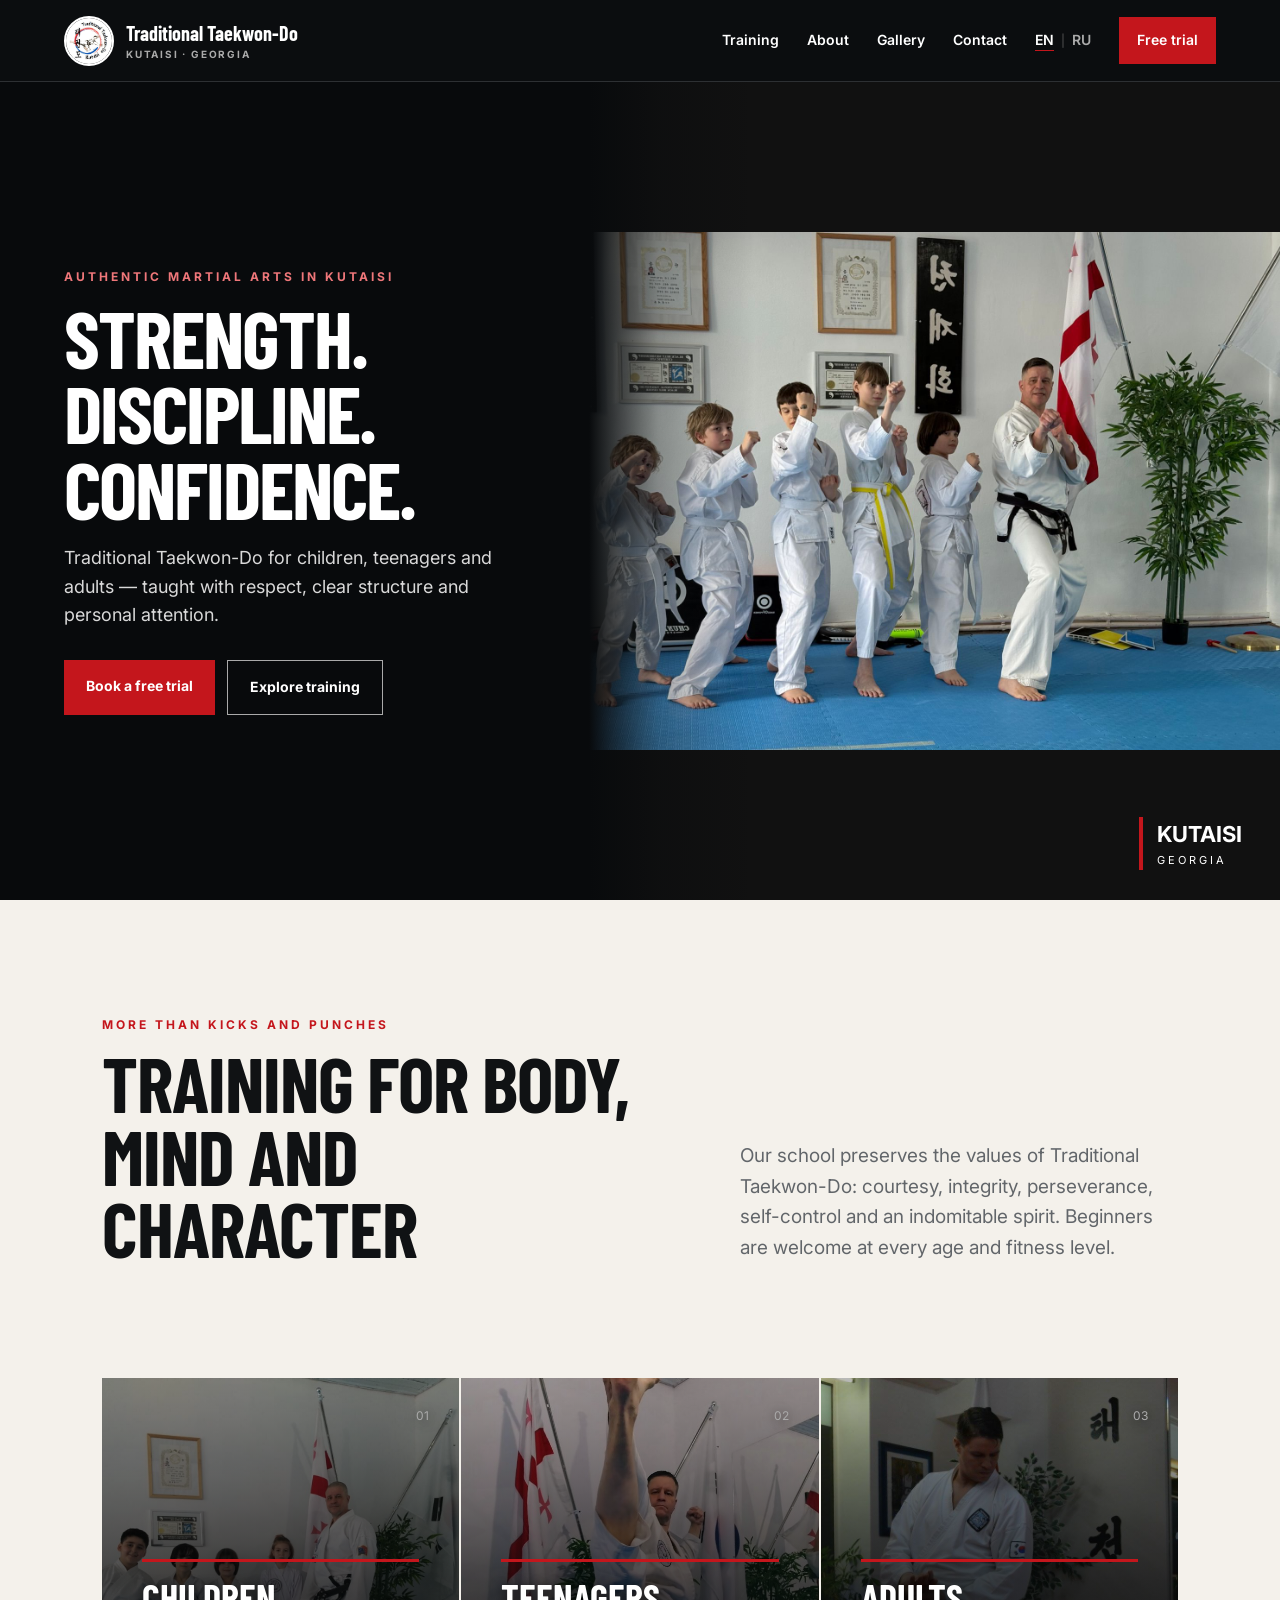
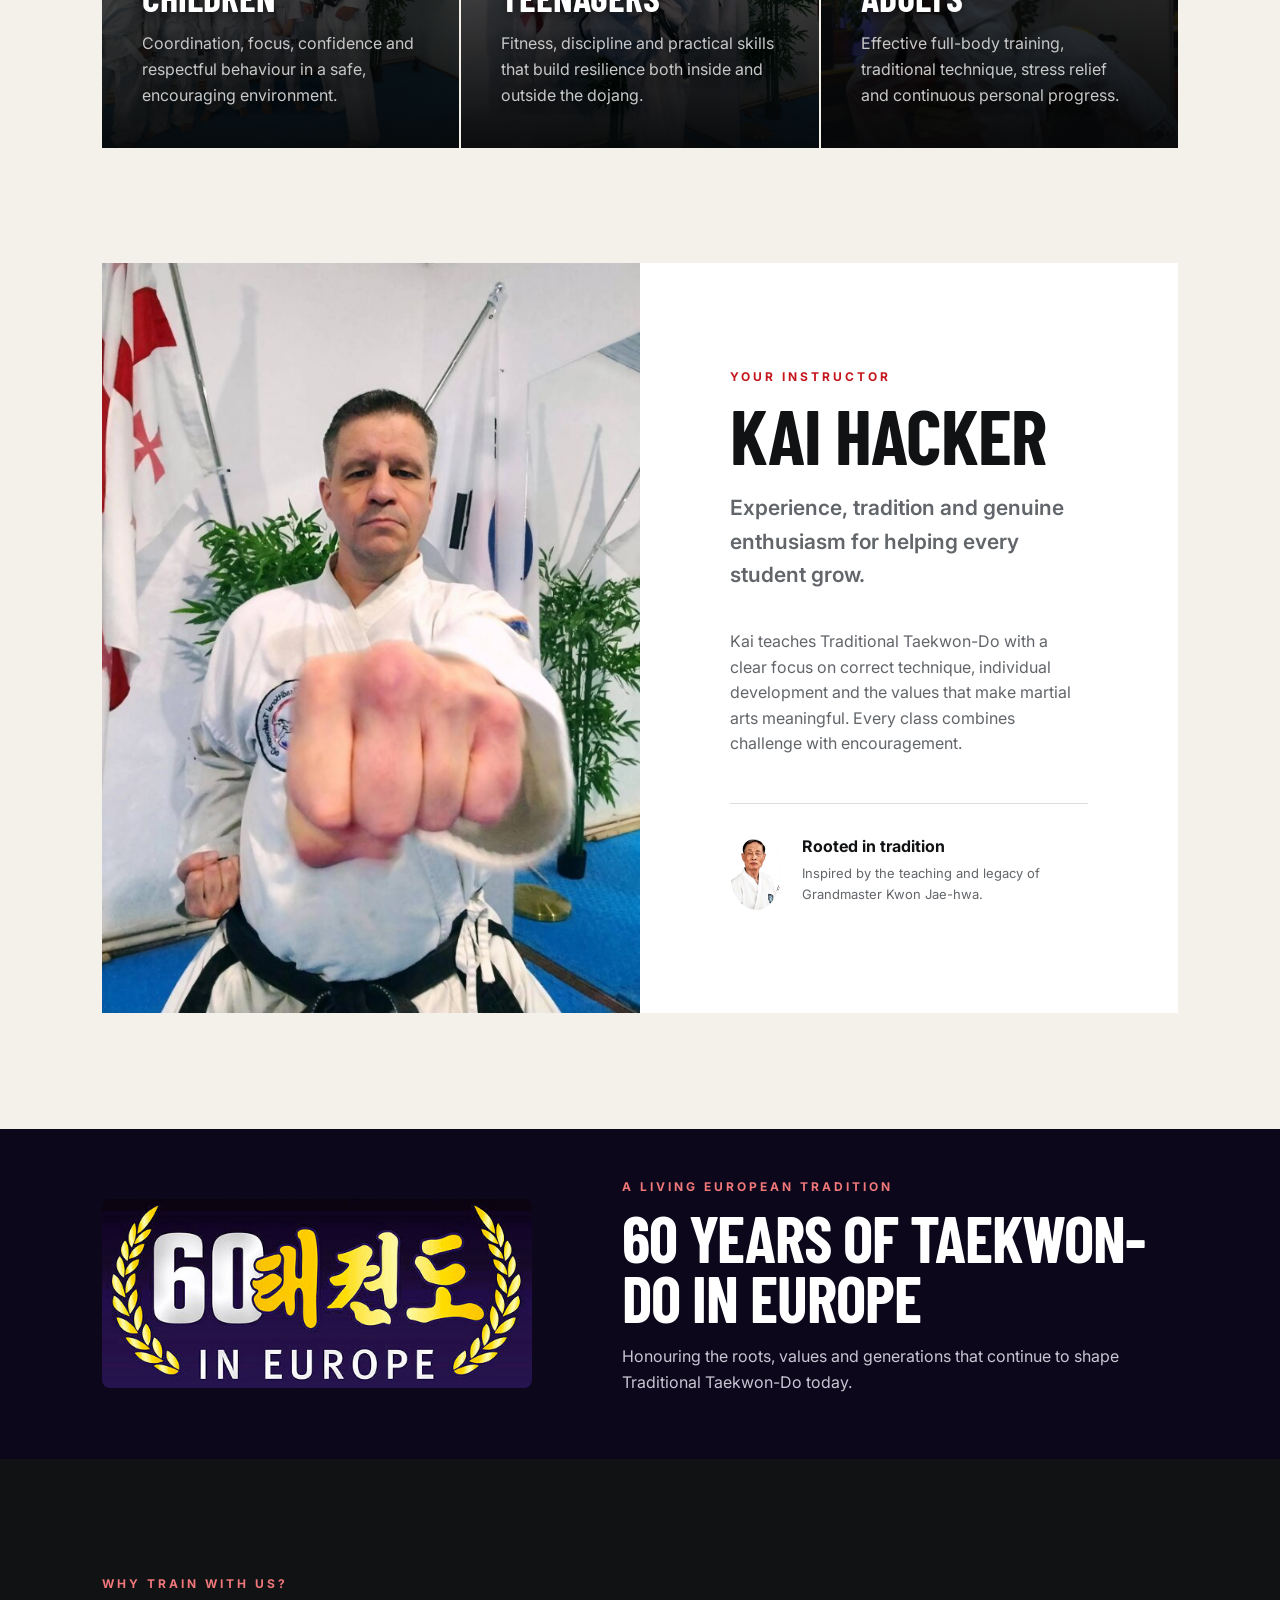
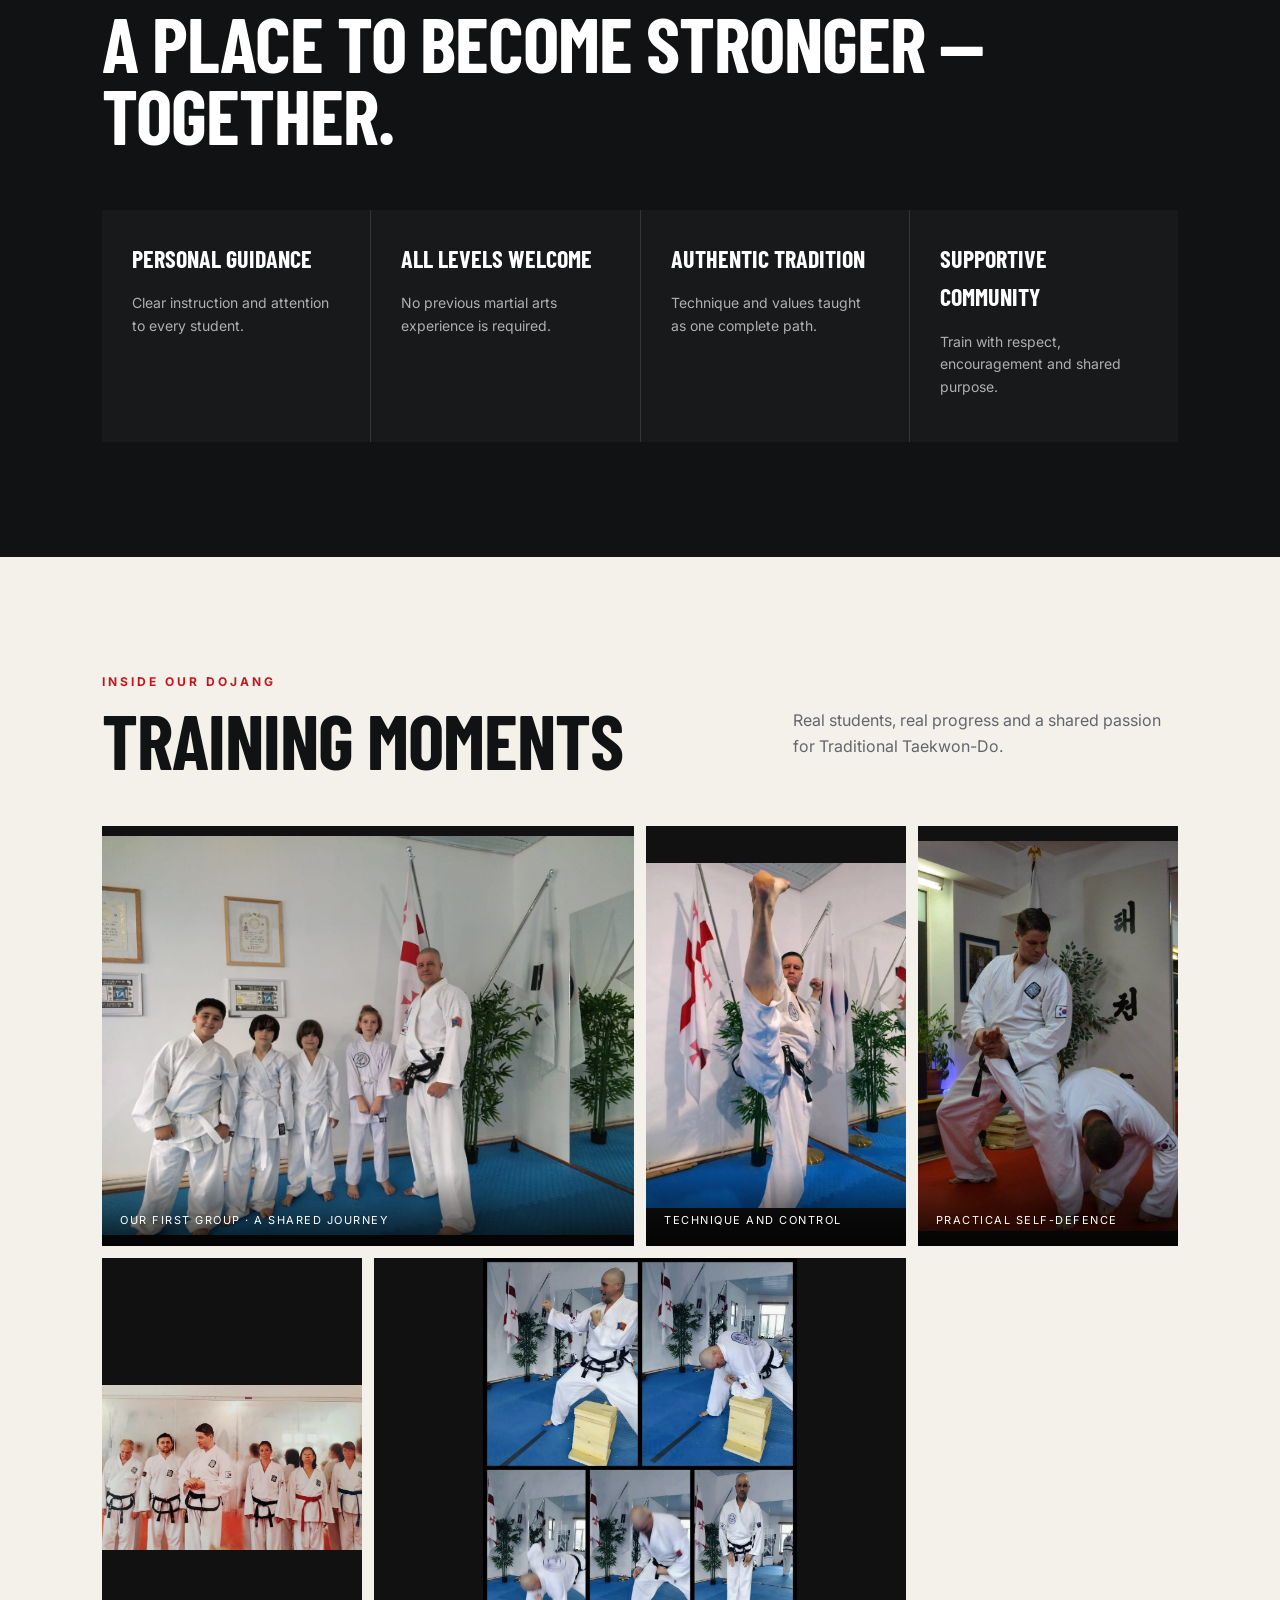
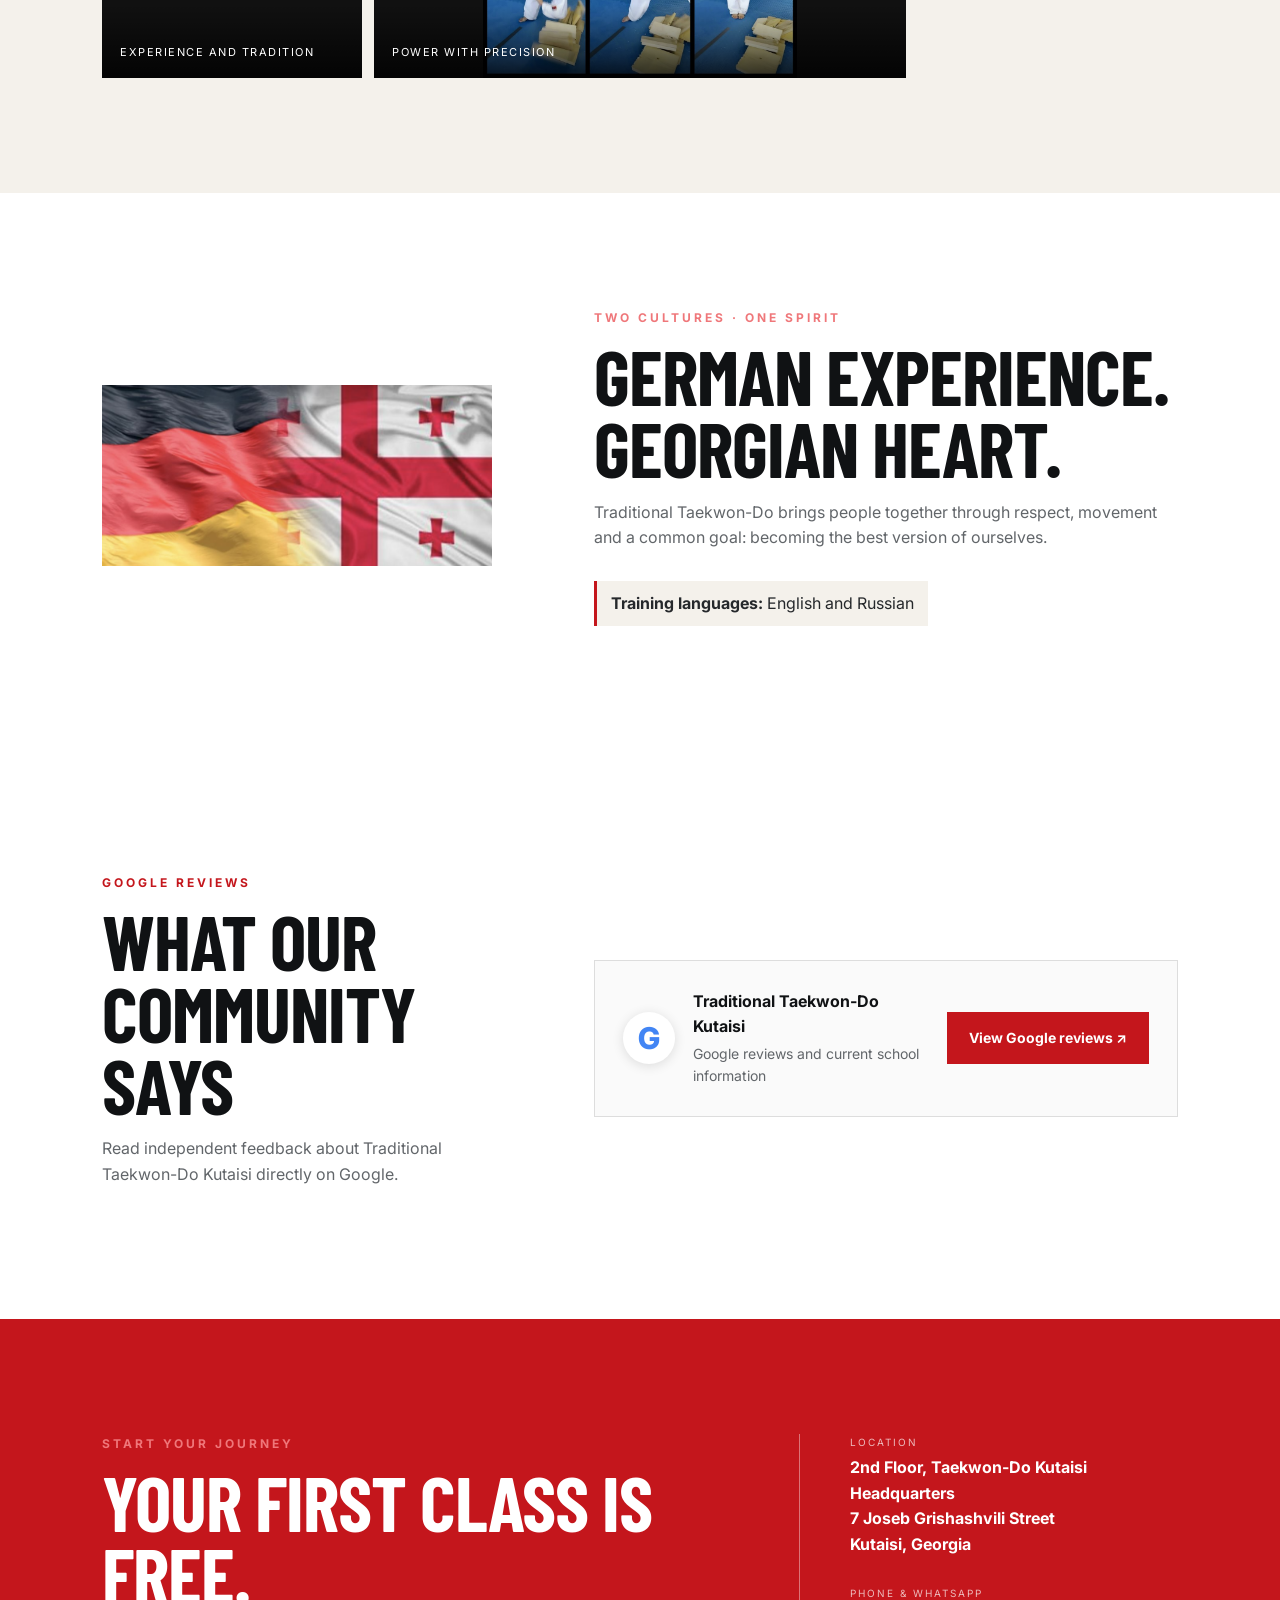
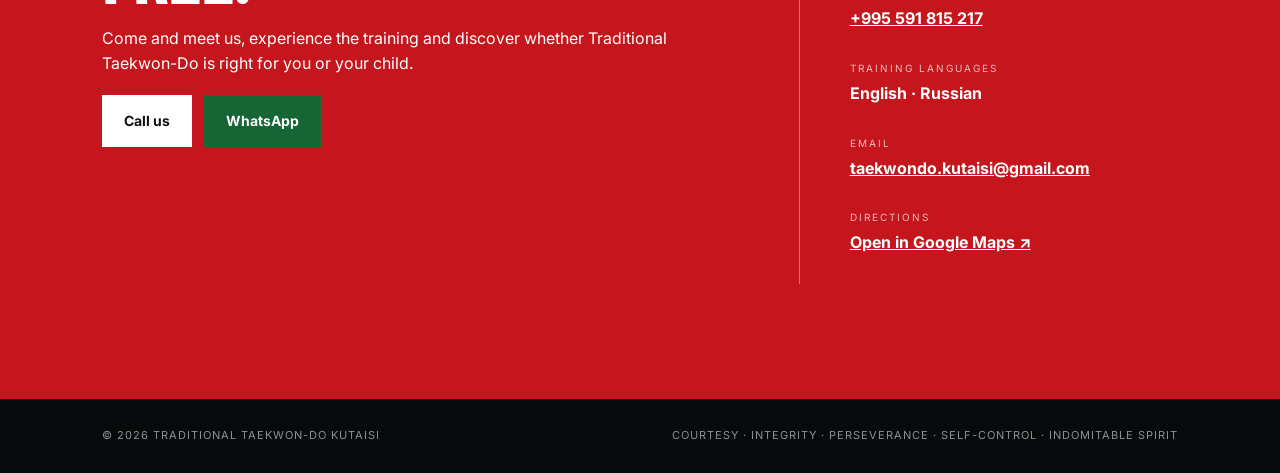
==== commit c19cbbe3: "Add files via upload" ====
--- a/index.html
+++ b/index.html
@@ -14,7 +14,7 @@
   <header class="site-header">
     <a class="brand" href="#top" aria-label="Traditional Taekwon-Do Kutaisi home"><img class="brand-logo" src="logo.jpg" alt="Traditional Taekwon-Do Kutaisi logo"><span>Traditional Taekwon-Do <small>Kutaisi · Georgia</small></span></a>
     <button class="menu-button" aria-expanded="false" aria-controls="main-nav">Menu</button>
-    <nav id="main-nav" aria-label="Main navigation"><a href="#training">Training</a><a href="#about">About</a><a href="#gallery">Gallery</a><a href="#contact">Contact</a><a class="nav-cta" href="mailto:taekwondo.kutaisi@gmail.com?subject=Free%20trial%20class">Free trial</a></nav>
+    <nav id="main-nav" aria-label="Main navigation"><a href="#training">Training</a><a href="#about">About</a><a href="#gallery">Gallery</a><a href="#contact">Contact</a><span class="language-switch" aria-label="Language"><a class="active" href="index.html" lang="en" aria-current="page">EN</a><i>|</i><a href="ru.html" lang="ru">RU</a></span><a class="nav-cta" href="mailto:taekwondo.kutaisi@gmail.com?subject=Free%20trial%20class">Free trial</a></nav>
   </header>
   <main id="top">
     <section class="hero"><img src="hero-group.jpg" alt="Kai Hacker training with the children's group in Kutaisi" fetchpriority="high"><div class="hero-shade"></div><div class="hero-content"><p class="eyebrow">Authentic martial arts in Kutaisi</p><h1>Strength.<br>Discipline.<br>Confidence.</h1><p>Traditional Taekwon-Do for children, teenagers and adults — taught with respect, clear structure and personal attention.</p><div class="hero-actions"><a class="button primary" href="mailto:taekwondo.kutaisi@gmail.com?subject=Free%20trial%20class">Book a free trial</a><a class="button secondary" href="#training">Explore training</a></div></div><div class="hero-badge"><strong>Kutaisi</strong><span>Georgia</span></div></section>
@@ -25,8 +25,8 @@
     <section class="values section"><p class="eyebrow">Why train with us?</p><h2>A place to become stronger — together.</h2><div class="value-grid"><div><strong>Personal guidance</strong><p>Clear instruction and attention to every student.</p></div><div><strong>All levels welcome</strong><p>No previous martial arts experience is required.</p></div><div><strong>Authentic tradition</strong><p>Technique and values taught as one complete path.</p></div><div><strong>Supportive community</strong><p>Train with respect, encouragement and shared purpose.</p></div></div></section>
     <section class="gallery section" id="gallery"><div class="section-heading"><div><p class="eyebrow dark">Inside our dojang</p><h2>Training moments</h2></div><p>Real students, real progress and a shared passion for Traditional Taekwon-Do.</p></div><div class="gallery-grid"><figure class="wide"><img src="first-group.jpg" alt="Kai Hacker with the first student group in Kutaisi"><figcaption>Our first group · A shared journey</figcaption></figure><figure><img src="master-kick.jpg" alt="Kai Hacker demonstrating a high kick"><figcaption>Technique and control</figcaption></figure><figure><img src="self-defence.jpg" alt="Traditional Taekwon-Do self-defence training"><figcaption>Practical self-defence</figcaption></figure><figure><img src="opening-germany.jpg" alt="Taekwon-Do school opening in Germany"><figcaption>Experience and tradition</figcaption></figure><figure class="wide"><img src="breaking-master.jpg" alt="Board breaking demonstration"><figcaption>Power with precision</figcaption></figure></div></section>
     <section class="connection section"><img src="germany-georgia.png" alt="German and Georgian flags"><div><p class="eyebrow">Two cultures · One spirit</p><h2>German experience. Georgian heart.</h2><p>Traditional Taekwon-Do brings people together through respect, movement and a common goal: becoming the best version of ourselves.</p><p class="language-note"><strong>Training languages:</strong> English and Russian</p></div></section>
-    <section class="reviews section" aria-labelledby="reviews-title"><div><p class="eyebrow dark">Google reviews</p><h2 id="reviews-title">What our community says</h2><p>Read independent feedback about Traditional Taekwon-Do Kutaisi directly on Google.</p></div><div class="review-panel"><div class="google-mark" aria-hidden="true">G</div><div><strong>Traditional Taekwon-Do Kutaisi</strong><p>Google reviews and current school information</p></div><a class="button primary" href="https://www.google.com/search?q=Traditional+Taekwon-Do+Kutaisi+Google+Reviews" target="_blank" rel="noopener">View Google reviews ↗</a></div></section>
-    <section class="contact section" id="contact"><div><p class="eyebrow">Start your journey</p><h2>Your first class is free.</h2><p>Come and meet us, experience the training and discover whether Traditional Taekwon-Do is right for you or your child.</p><div class="contact-actions"><a class="button light" href="tel:+995591815217">Call us</a><a class="button whatsapp" href="https://wa.me/995591815217?text=Hello%2C%20I%20am%20interested%20in%20a%20free%20trial%20class." target="_blank" rel="noopener">WhatsApp</a></div></div><address><div><span>Location</span><strong>2nd Floor, Taekwon-Do Kutaisi Headquarters<br>7 Joseb Grishashvili Street<br>Kutaisi, Georgia</strong></div><div><span>Phone &amp; WhatsApp</span><a href="tel:+995591815217">+995 591 815 217</a></div><div><span>Training languages</span><strong>English · Russian</strong></div><div><span>Email</span><a href="mailto:taekwondo.kutaisi@gmail.com">taekwondo.kutaisi@gmail.com</a></div><div><span>Directions</span><a href="https://www.google.com/maps/search/?api=1&amp;query=7+Joseb+Grishashvili+Street+Kutaisi+Georgia" target="_blank" rel="noopener">Open in Google Maps ↗</a></div></address></section>
+    <section class="reviews section" aria-labelledby="reviews-title"><div><p class="eyebrow dark">Google reviews</p><h2 id="reviews-title">What our community says</h2><p>Read independent feedback about Traditional Taekwon-Do Kutaisi directly on Google.</p></div><div class="review-panel"><div class="google-mark" aria-hidden="true">G</div><div><strong>Traditional Taekwon-Do Kutaisi</strong><p>Google reviews and current school information</p></div><a class="button primary" href="https://www.google.com/maps/place/Traditional+Taekwon-Do+Kutaisi/@42.2688433,42.6985939,17z/data=!3m1!4b1!4m6!3m5!1s0x405c8deb9e4c7e11:0xdcb3372840cf3bf1!8m2!3d42.2688394!4d42.7011688!16s%2Fg%2F11wq8zc5zn?entry=ttu" target="_blank" rel="noopener">View Google reviews ↗</a></div></section>
+    <section class="contact section" id="contact"><div><p class="eyebrow">Start your journey</p><h2>Your first class is free.</h2><p>Come and meet us, experience the training and discover whether Traditional Taekwon-Do is right for you or your child.</p><div class="contact-actions"><a class="button light" href="tel:+995591815217">Call us</a><a class="button whatsapp" href="https://wa.me/995591815217?text=Hello%2C%20I%20am%20interested%20in%20a%20free%20trial%20class." target="_blank" rel="noopener">WhatsApp</a></div></div><address><div><span>Location</span><strong>2nd Floor, Taekwon-Do Kutaisi Headquarters<br>7 Joseb Grishashvili Street<br>Kutaisi, Georgia</strong></div><div><span>Phone &amp; WhatsApp</span><a href="tel:+995591815217">+995 591 815 217</a></div><div><span>Training languages</span><strong>English · Russian</strong></div><div><span>Email</span><a href="mailto:taekwondo.kutaisi@gmail.com">taekwondo.kutaisi@gmail.com</a></div><div><span>Directions</span><a href="https://www.google.com/maps/place/Traditional+Taekwon-Do+Kutaisi/@42.2688433,42.6985939,17z/data=!3m1!4b1!4m6!3m5!1s0x405c8deb9e4c7e11:0xdcb3372840cf3bf1!8m2!3d42.2688394!4d42.7011688!16s%2Fg%2F11wq8zc5zn?entry=ttu" target="_blank" rel="noopener">Open in Google Maps ↗</a></div></address></section>
   </main>
   <footer><span>© <span id="year"></span> Traditional Taekwon-Do Kutaisi</span><span>Courtesy · Integrity · Perseverance · Self-control · Indomitable spirit</span></footer>
   <script src="script.js"></script>
--- a/styles.css
+++ b/styles.css
@@ -32,3 +32,6 @@
 .contact-actions{display:flex;gap:12px;flex-wrap:wrap;margin-top:18px}.contact-actions .button{margin-top:0}.button.whatsapp{background:#166534;color:#fff}
 @media(max-width:900px){.reviews{grid-template-columns:1fr}.review-panel{grid-template-columns:auto 1fr}.review-panel .button{grid-column:1/-1;text-align:center}.site-header{padding-left:20px;padding-right:20px}.brand span{max-width:210px}.contact address{padding-left:0}}
 @media(max-width:560px){body{overflow-x:hidden}.brand{gap:8px;font-size:15px}.brand small{font-size:8px;letter-spacing:1.2px}.menu-button{font-size:13px}.hero-content h1{font-size:clamp(54px,18vw,72px)}.hero-content>p:not(.eyebrow){font-size:16px}.intro{gap:28px}.section-heading{gap:20px}.review-panel{grid-template-columns:1fr;text-align:center;padding:22px 18px}.google-mark{margin:auto}.contact-actions{flex-direction:column}.contact-actions .button{text-align:center}.contact address strong,.contact address a{overflow-wrap:anywhere}.anniversary{padding-top:55px;padding-bottom:55px}footer{font-size:10px}}
+
+.language-switch{display:flex;align-items:center;gap:7px;font-size:12px}.language-switch a{color:#aaa}.language-switch a.active{color:#fff;text-decoration:underline;text-decoration-color:var(--red);text-underline-offset:5px}.language-switch i{color:#555;font-style:normal}
+@media(max-width:900px){.language-switch{padding:8px 0;border-top:1px solid #333;border-bottom:1px solid #333}.language-switch a{display:inline-block}}
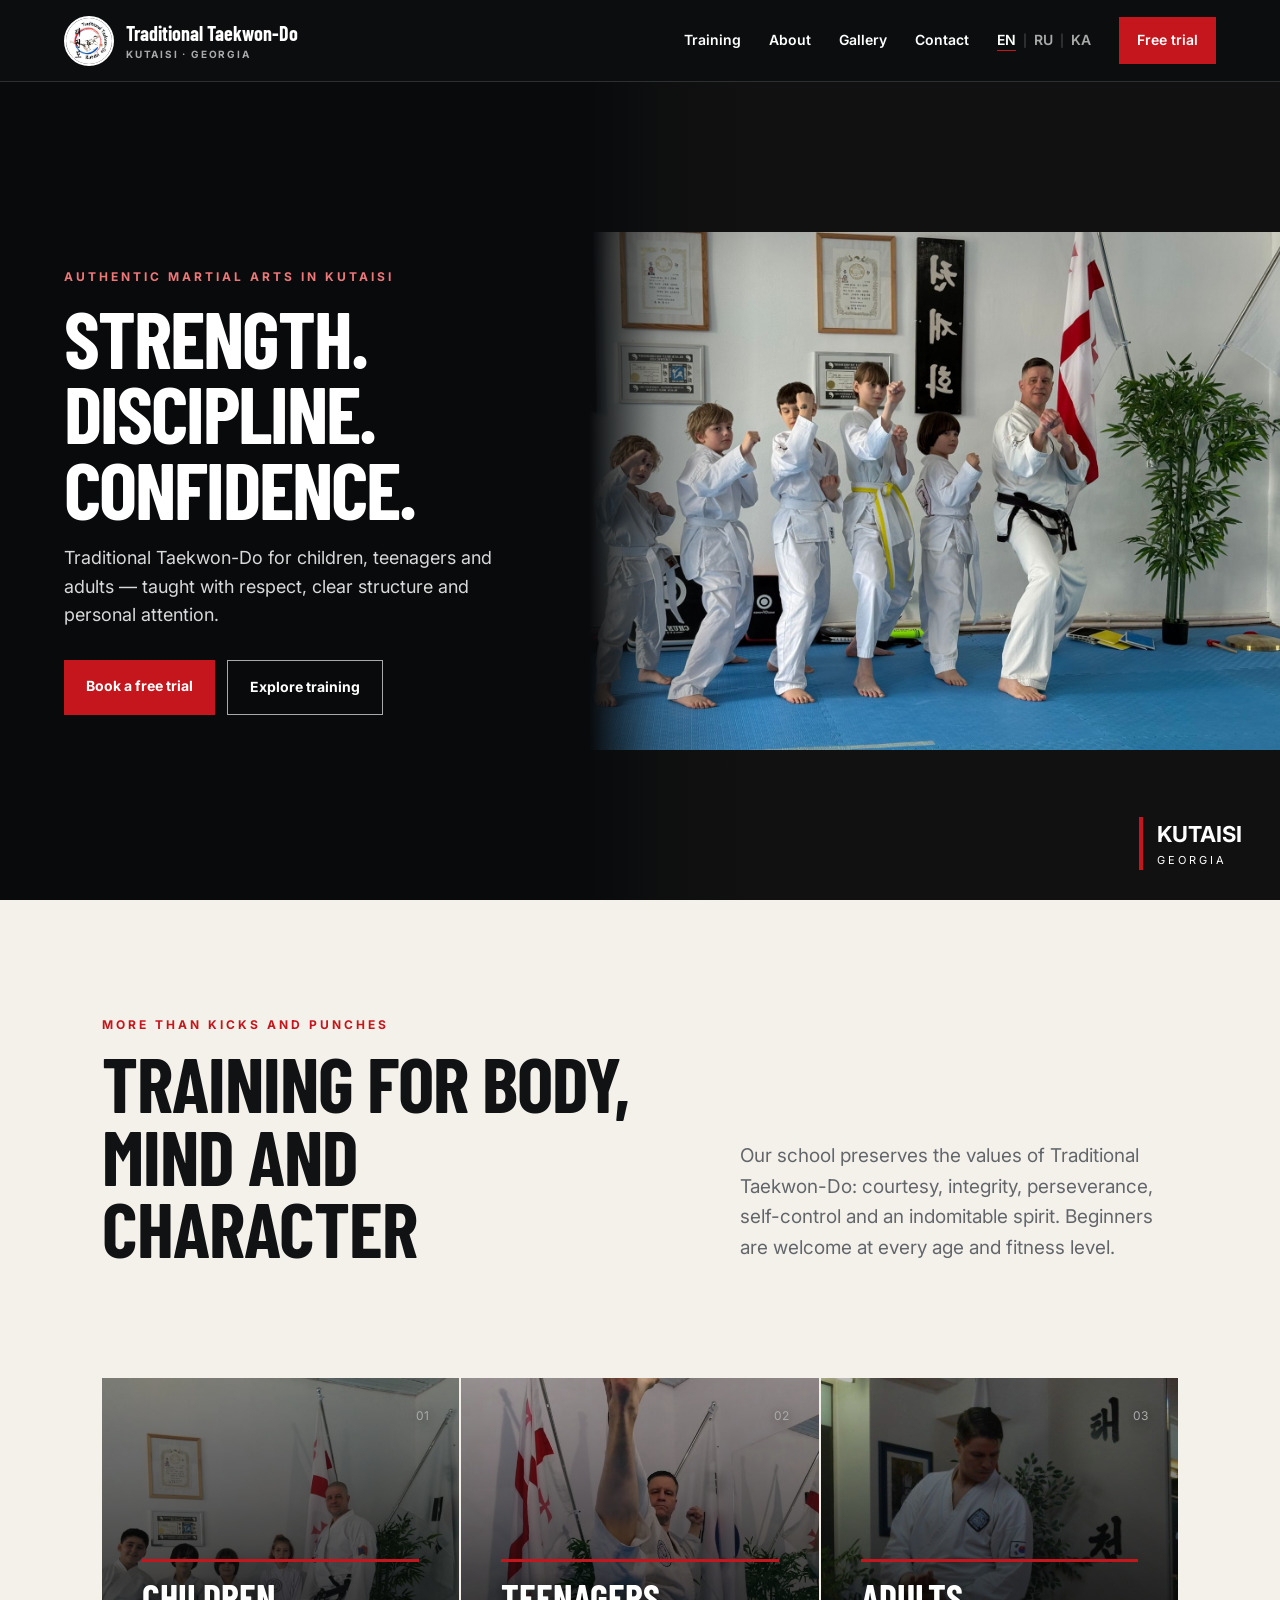
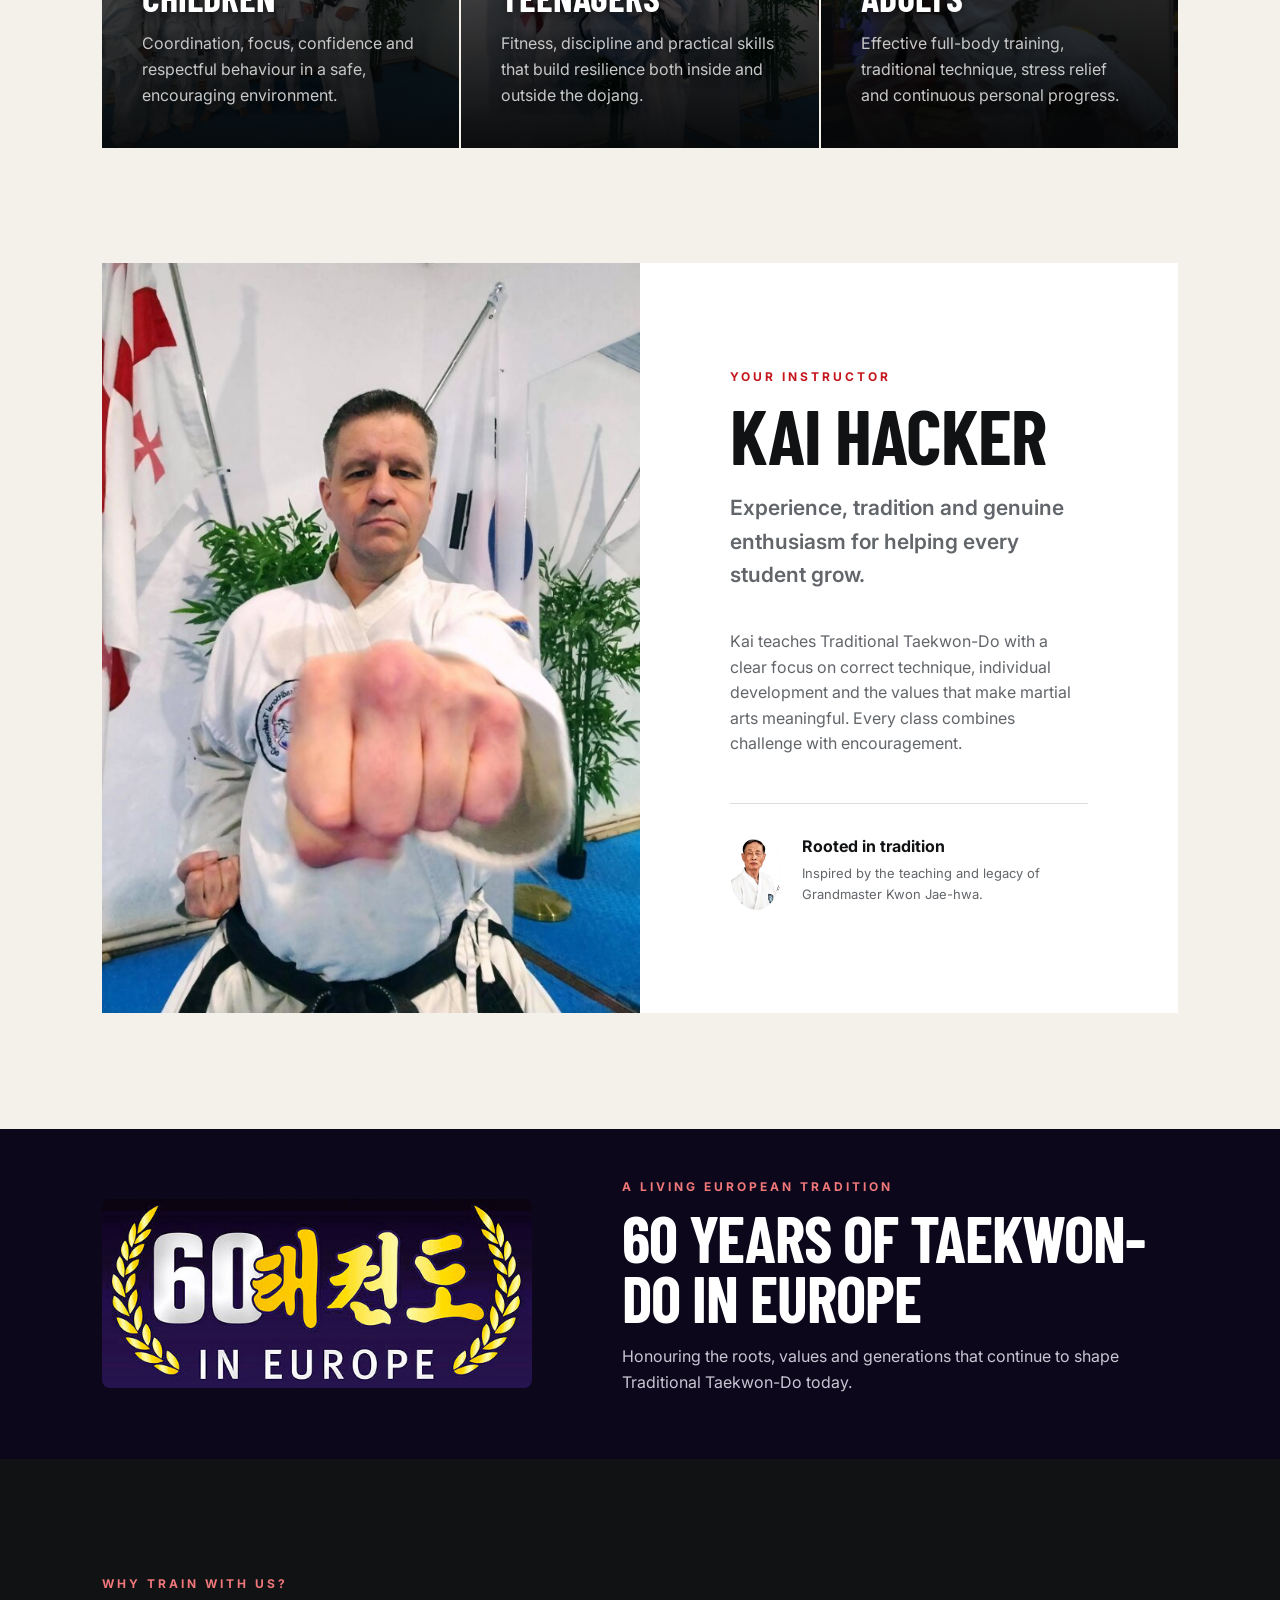
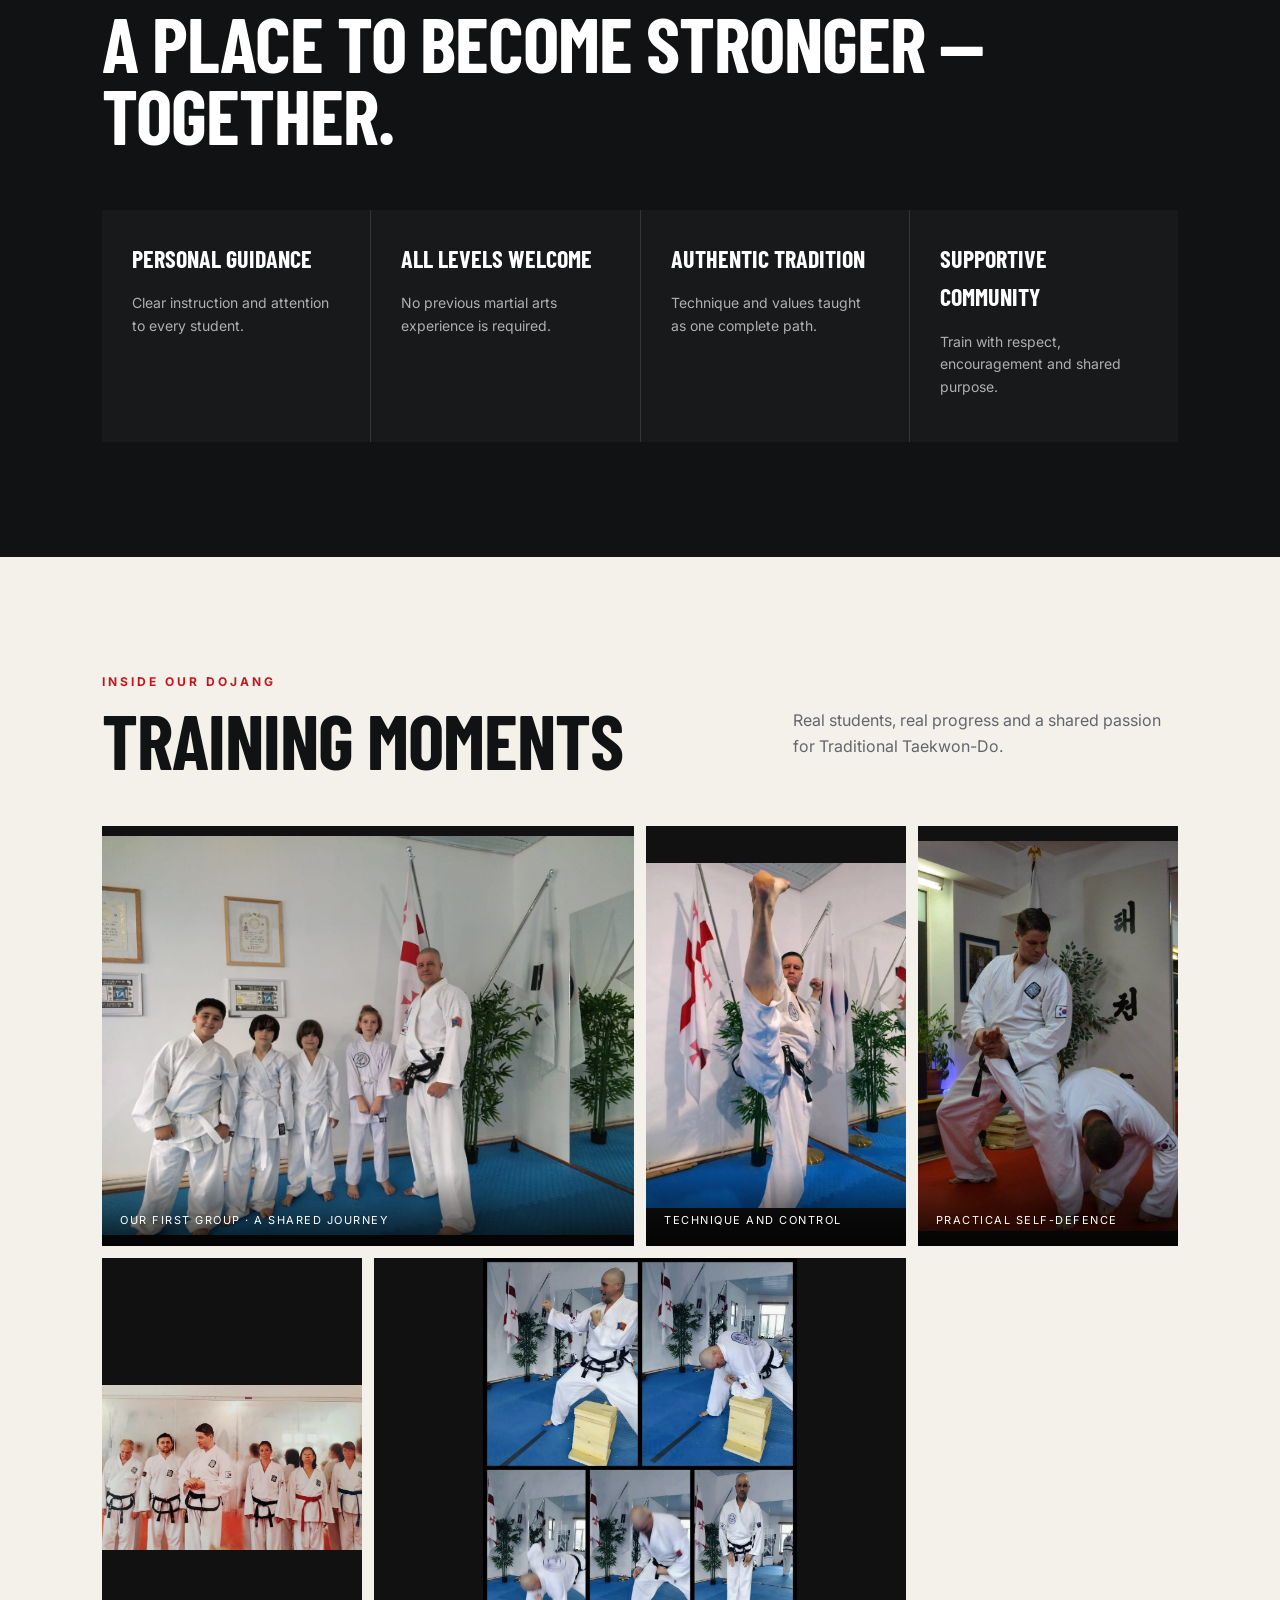
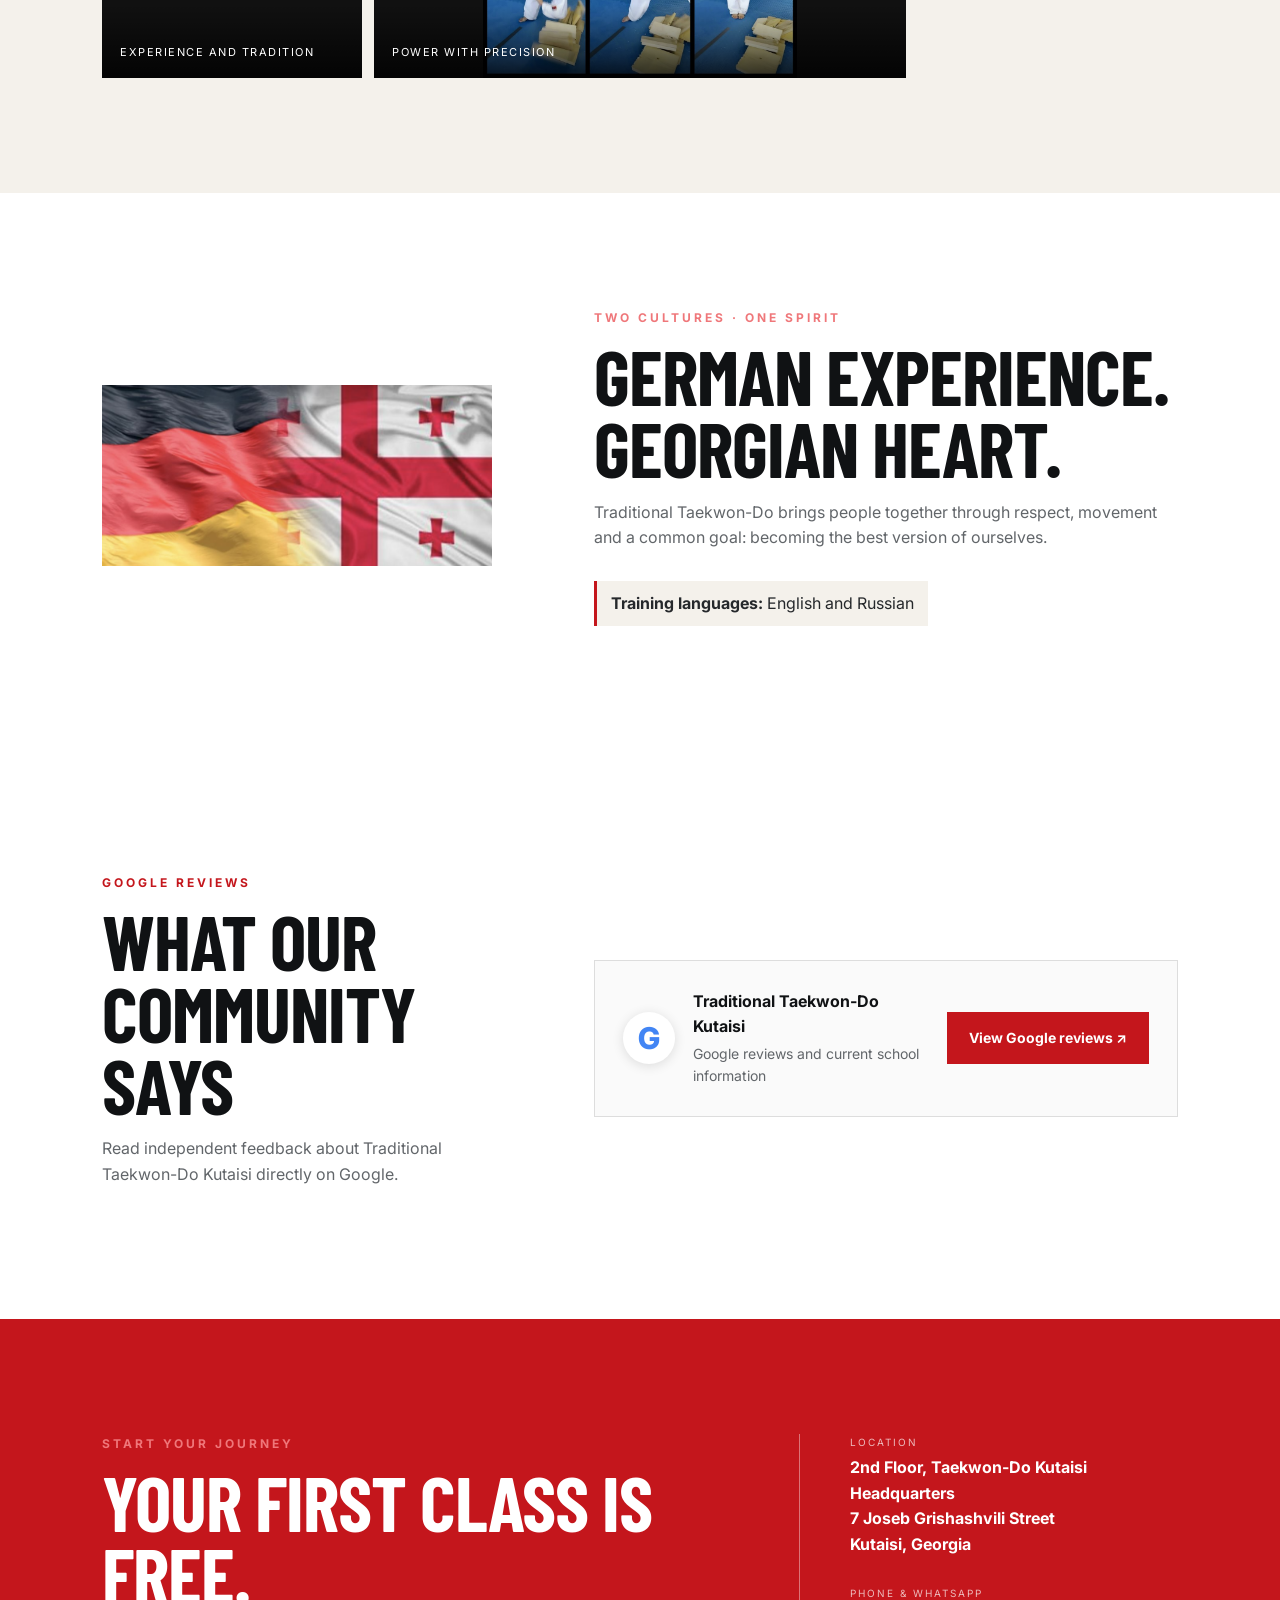
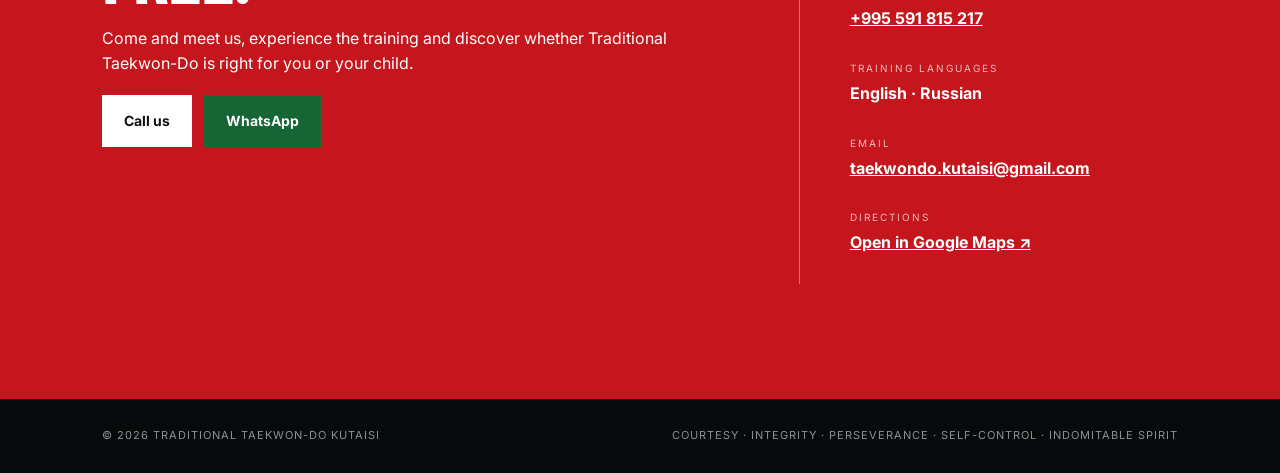
==== commit a1475bbc: "Add files via upload" ====
--- a/index.html
+++ b/index.html
@@ -14,10 +14,10 @@
   <header class="site-header">
     <a class="brand" href="#top" aria-label="Traditional Taekwon-Do Kutaisi home"><img class="brand-logo" src="logo.jpg" alt="Traditional Taekwon-Do Kutaisi logo"><span>Traditional Taekwon-Do <small>Kutaisi · Georgia</small></span></a>
     <button class="menu-button" aria-expanded="false" aria-controls="main-nav">Menu</button>
-    <nav id="main-nav" aria-label="Main navigation"><a href="#training">Training</a><a href="#about">About</a><a href="#gallery">Gallery</a><a href="#contact">Contact</a><span class="language-switch" aria-label="Language"><a class="active" href="index.html" lang="en" aria-current="page">EN</a><i>|</i><a href="ru.html" lang="ru">RU</a></span><a class="nav-cta" href="mailto:taekwondo.kutaisi@gmail.com?subject=Free%20trial%20class">Free trial</a></nav>
+    <nav id="main-nav" aria-label="Main navigation"><a href="#training">Training</a><a href="#about">About</a><a href="#gallery">Gallery</a><a href="#contact">Contact</a><span class="language-switch" aria-label="Language"><a class="active" href="index.html" lang="en" aria-current="page">EN</a><i>|</i><a href="ru.html" lang="ru">RU</a><i>|</i><a href="ka.html" lang="ka">KA</a></span><a class="nav-cta" href="https://wa.me/995591815217?text=Hello%2C%20I%20am%20interested%20in%20a%20free%20trial%20class." target="_blank" rel="noopener">Free trial</a></nav>
   </header>
   <main id="top">
-    <section class="hero"><img src="hero-group.jpg" alt="Kai Hacker training with the children's group in Kutaisi" fetchpriority="high"><div class="hero-shade"></div><div class="hero-content"><p class="eyebrow">Authentic martial arts in Kutaisi</p><h1>Strength.<br>Discipline.<br>Confidence.</h1><p>Traditional Taekwon-Do for children, teenagers and adults — taught with respect, clear structure and personal attention.</p><div class="hero-actions"><a class="button primary" href="mailto:taekwondo.kutaisi@gmail.com?subject=Free%20trial%20class">Book a free trial</a><a class="button secondary" href="#training">Explore training</a></div></div><div class="hero-badge"><strong>Kutaisi</strong><span>Georgia</span></div></section>
+    <section class="hero"><img src="hero-group.jpg" alt="Kai Hacker training with the children's group in Kutaisi" fetchpriority="high"><div class="hero-shade"></div><div class="hero-content"><p class="eyebrow">Authentic martial arts in Kutaisi</p><h1>Strength.<br>Discipline.<br>Confidence.</h1><p>Traditional Taekwon-Do for children, teenagers and adults — taught with respect, clear structure and personal attention.</p><div class="hero-actions"><a class="button primary" href="https://wa.me/995591815217?text=Hello%2C%20I%20am%20interested%20in%20a%20free%20trial%20class." target="_blank" rel="noopener">Book a free trial</a><a class="button secondary" href="#training">Explore training</a></div></div><div class="hero-badge"><strong>Kutaisi</strong><span>Georgia</span></div></section>
     <section class="intro section"><div><p class="eyebrow dark">More than kicks and punches</p><h2>Training for body, mind and character</h2></div><p>Our school preserves the values of Traditional Taekwon-Do: courtesy, integrity, perseverance, self-control and an indomitable spirit. Beginners are welcome at every age and fitness level.</p></section>
     <section class="programs section" id="training"><article class="program-card kids"><span>01</span><h3>Children</h3><p>Coordination, focus, confidence and respectful behaviour in a safe, encouraging environment.</p></article><article class="program-card teens"><span>02</span><h3>Teenagers</h3><p>Fitness, discipline and practical skills that build resilience both inside and outside the dojang.</p></article><article class="program-card adults"><span>03</span><h3>Adults</h3><p>Effective full-body training, traditional technique, stress relief and continuous personal progress.</p></article></section>
     <section class="split section" id="about"><div class="split-image"><img src="master-punch.jpg" alt="Instructor Kai Hacker demonstrating a punch"></div><div class="split-copy"><p class="eyebrow dark">Your instructor</p><h2>Kai Hacker</h2><p class="lead">Experience, tradition and genuine enthusiasm for helping every student grow.</p><p>Kai teaches Traditional Taekwon-Do with a clear focus on correct technique, individual development and the values that make martial arts meaningful. Every class combines challenge with encouragement.</p><div class="lineage"><img src="grandmaster-kwon.jpeg" alt="Grandmaster Kwon Jae-hwa"><div><strong>Rooted in tradition</strong><p>Inspired by the teaching and legacy of Grandmaster Kwon Jae-hwa.</p></div></div></div></section>
--- a/styles.css
+++ b/styles.css
@@ -35,3 +35,19 @@
 
 .language-switch{display:flex;align-items:center;gap:7px;font-size:12px}.language-switch a{color:#aaa}.language-switch a.active{color:#fff;text-decoration:underline;text-decoration-color:var(--red);text-underline-offset:5px}.language-switch i{color:#555;font-style:normal}
 @media(max-width:900px){.language-switch{padding:8px 0;border-top:1px solid #333;border-bottom:1px solid #333}.language-switch a{display:inline-block}}
+
+/* Lighter, clearer Cyrillic typography on the Russian page. */
+html[lang="ru"] h1,html[lang="ru"] h2,html[lang="ru"] h3{font-family:Inter,Arial,sans-serif;font-weight:700;letter-spacing:-1.5px}
+html[lang="ru"] .hero-content h1{font-size:clamp(56px,5.2vw,96px);line-height:1.03}
+html[lang="ru"] h2{line-height:1.02}
+html[lang="ru"] h3{font-size:32px}
+@media(max-width:560px){html[lang="ru"] .hero-content h1{font-size:clamp(43px,13vw,62px);letter-spacing:-1px;line-height:1.05}}
+
+/* Clear Georgian typography and balanced line lengths. */
+html[lang="ka"] h1,html[lang="ka"] h2,html[lang="ka"] h3{font-family:Inter,Arial,sans-serif;font-weight:700;letter-spacing:-1px}
+html[lang="ka"] .hero-content h1{font-size:clamp(48px,4.3vw,80px);line-height:1.12}
+html[lang="ka"] h2{font-size:clamp(38px,4.8vw,68px);line-height:1.1}
+html[lang="ka"] h3{font-size:30px;line-height:1.15}
+html[lang="ka"] .eyebrow{letter-spacing:1.5px}
+@media(max-width:560px){html[lang="ka"] .hero-content h1{font-size:clamp(38px,10.5vw,52px);line-height:1.14}.language-switch{gap:6px}}
+@media(min-width:901px) and (max-width:1150px){.menu-button{display:block}nav{display:none;position:absolute;top:82px;left:0;right:0;background:#0b0d0f;padding:24px;flex-direction:column;align-items:stretch}nav.open{display:flex}.language-switch{padding:8px 0;border-top:1px solid #333;border-bottom:1px solid #333}}
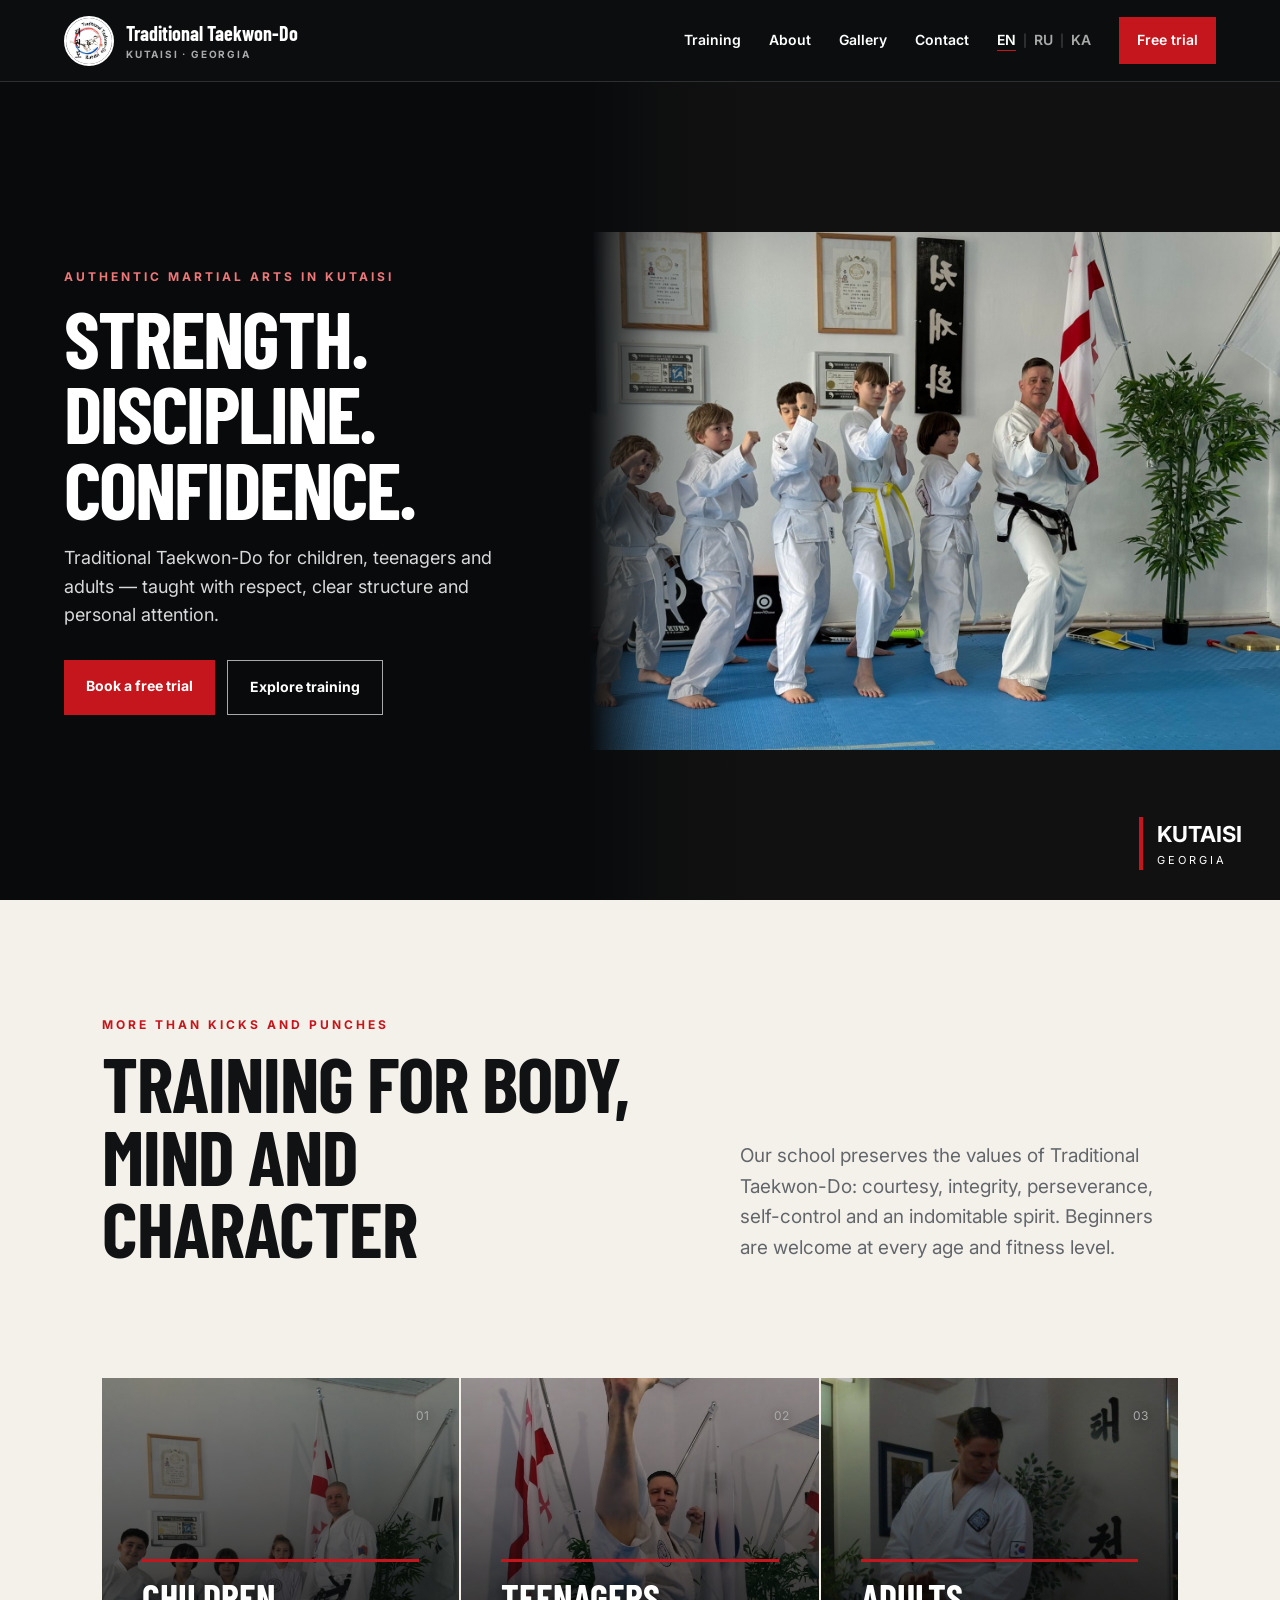
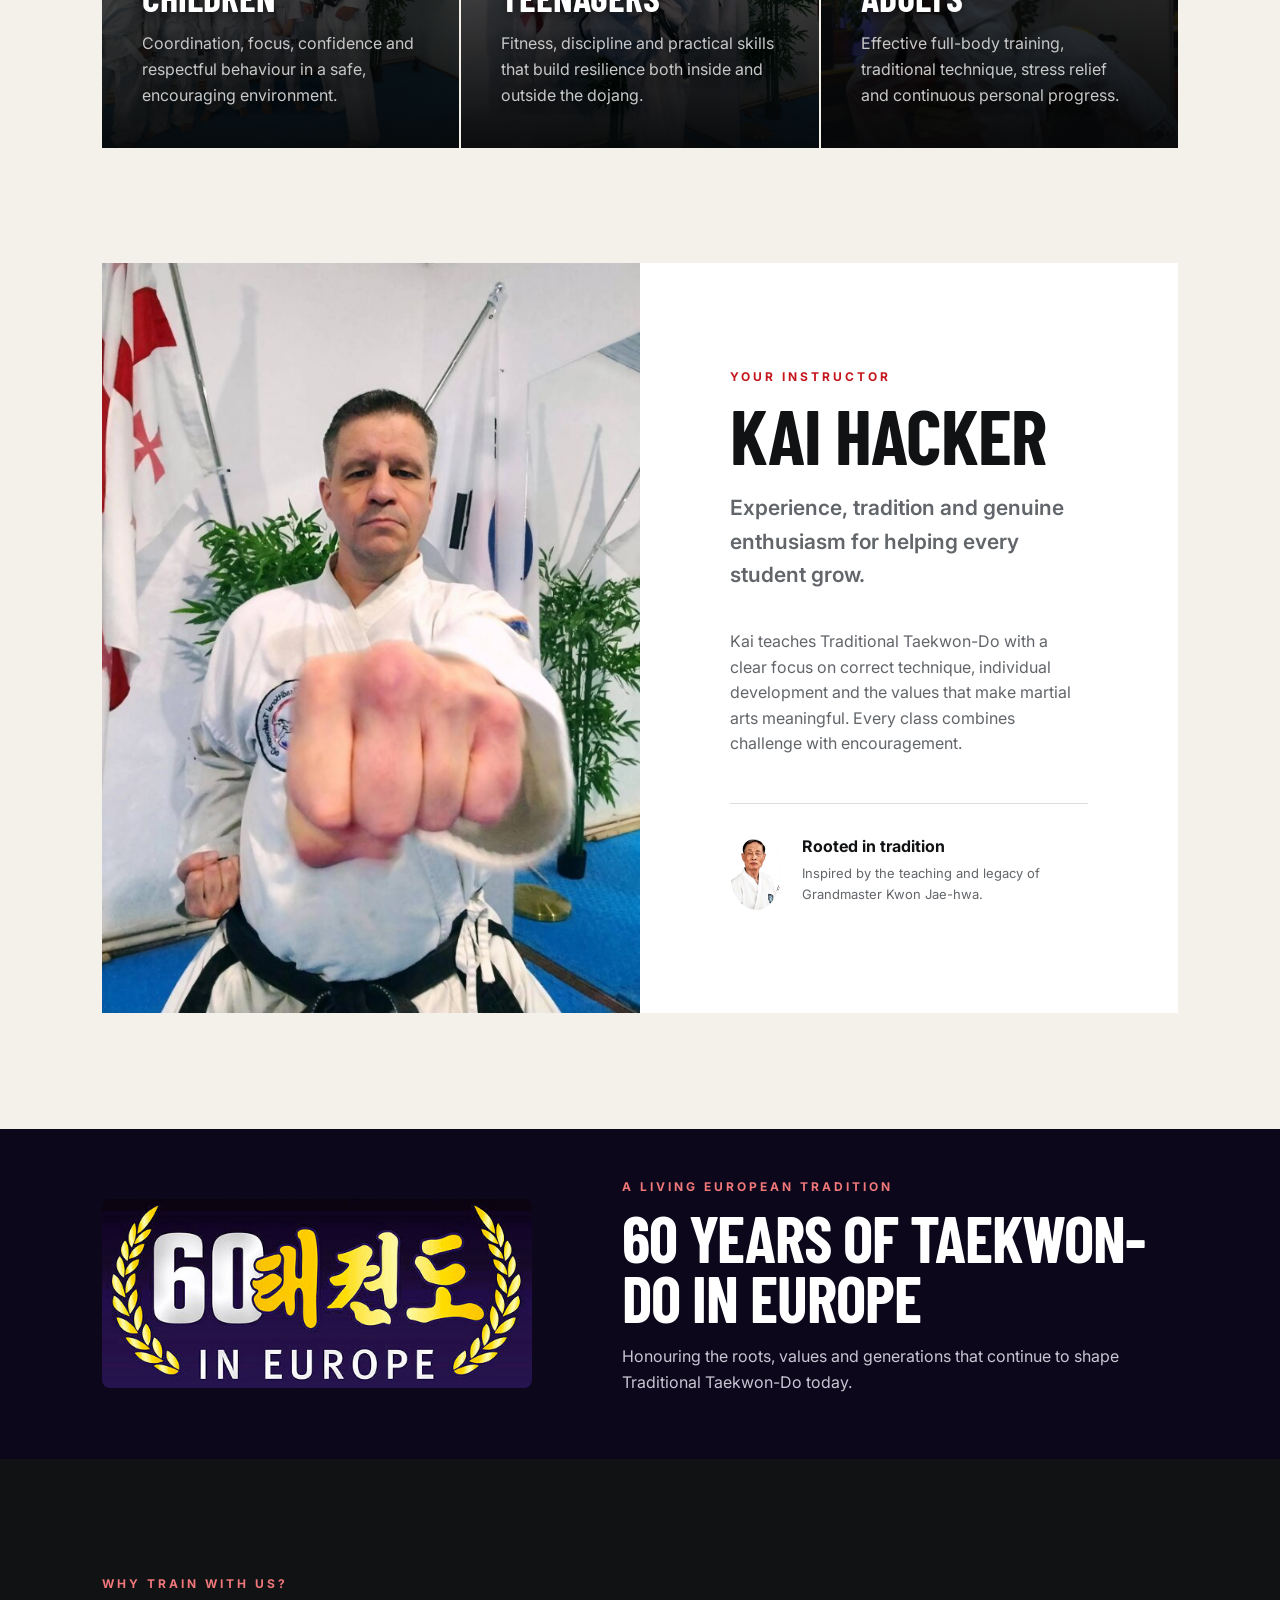
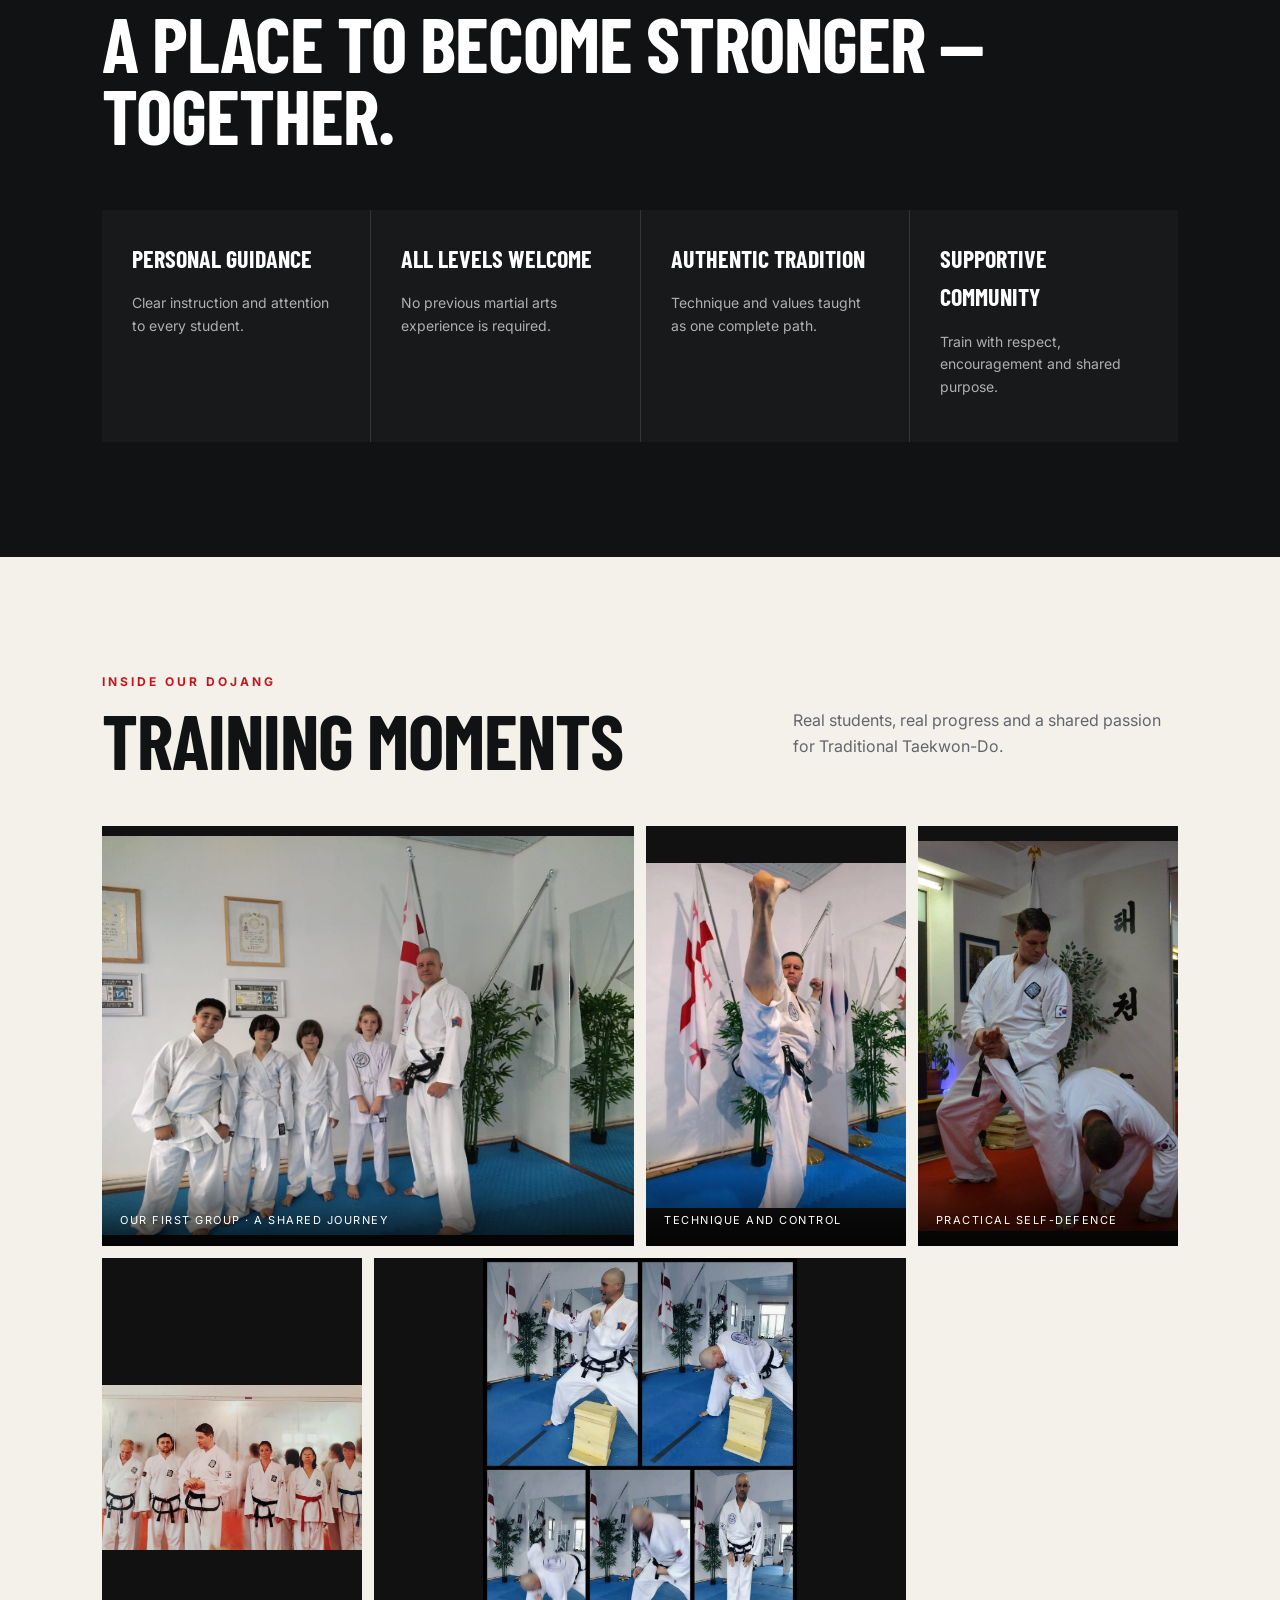
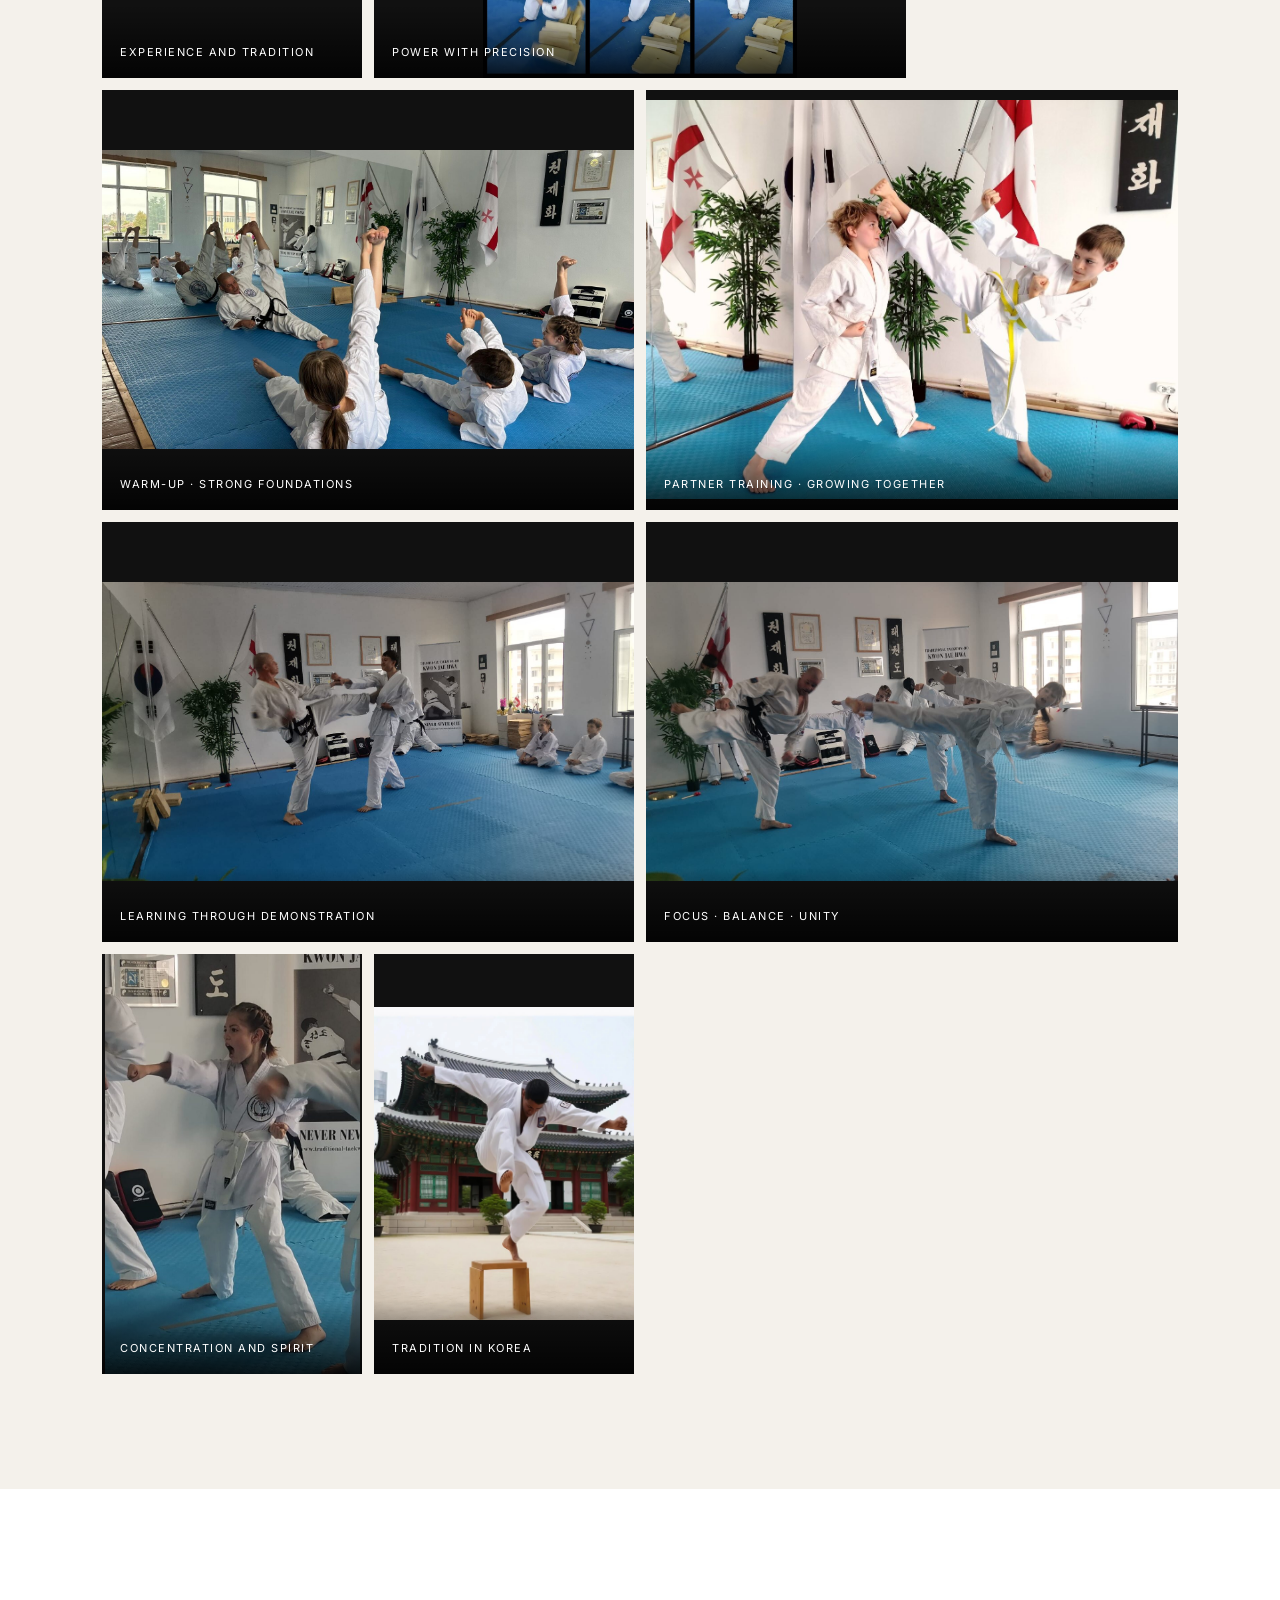
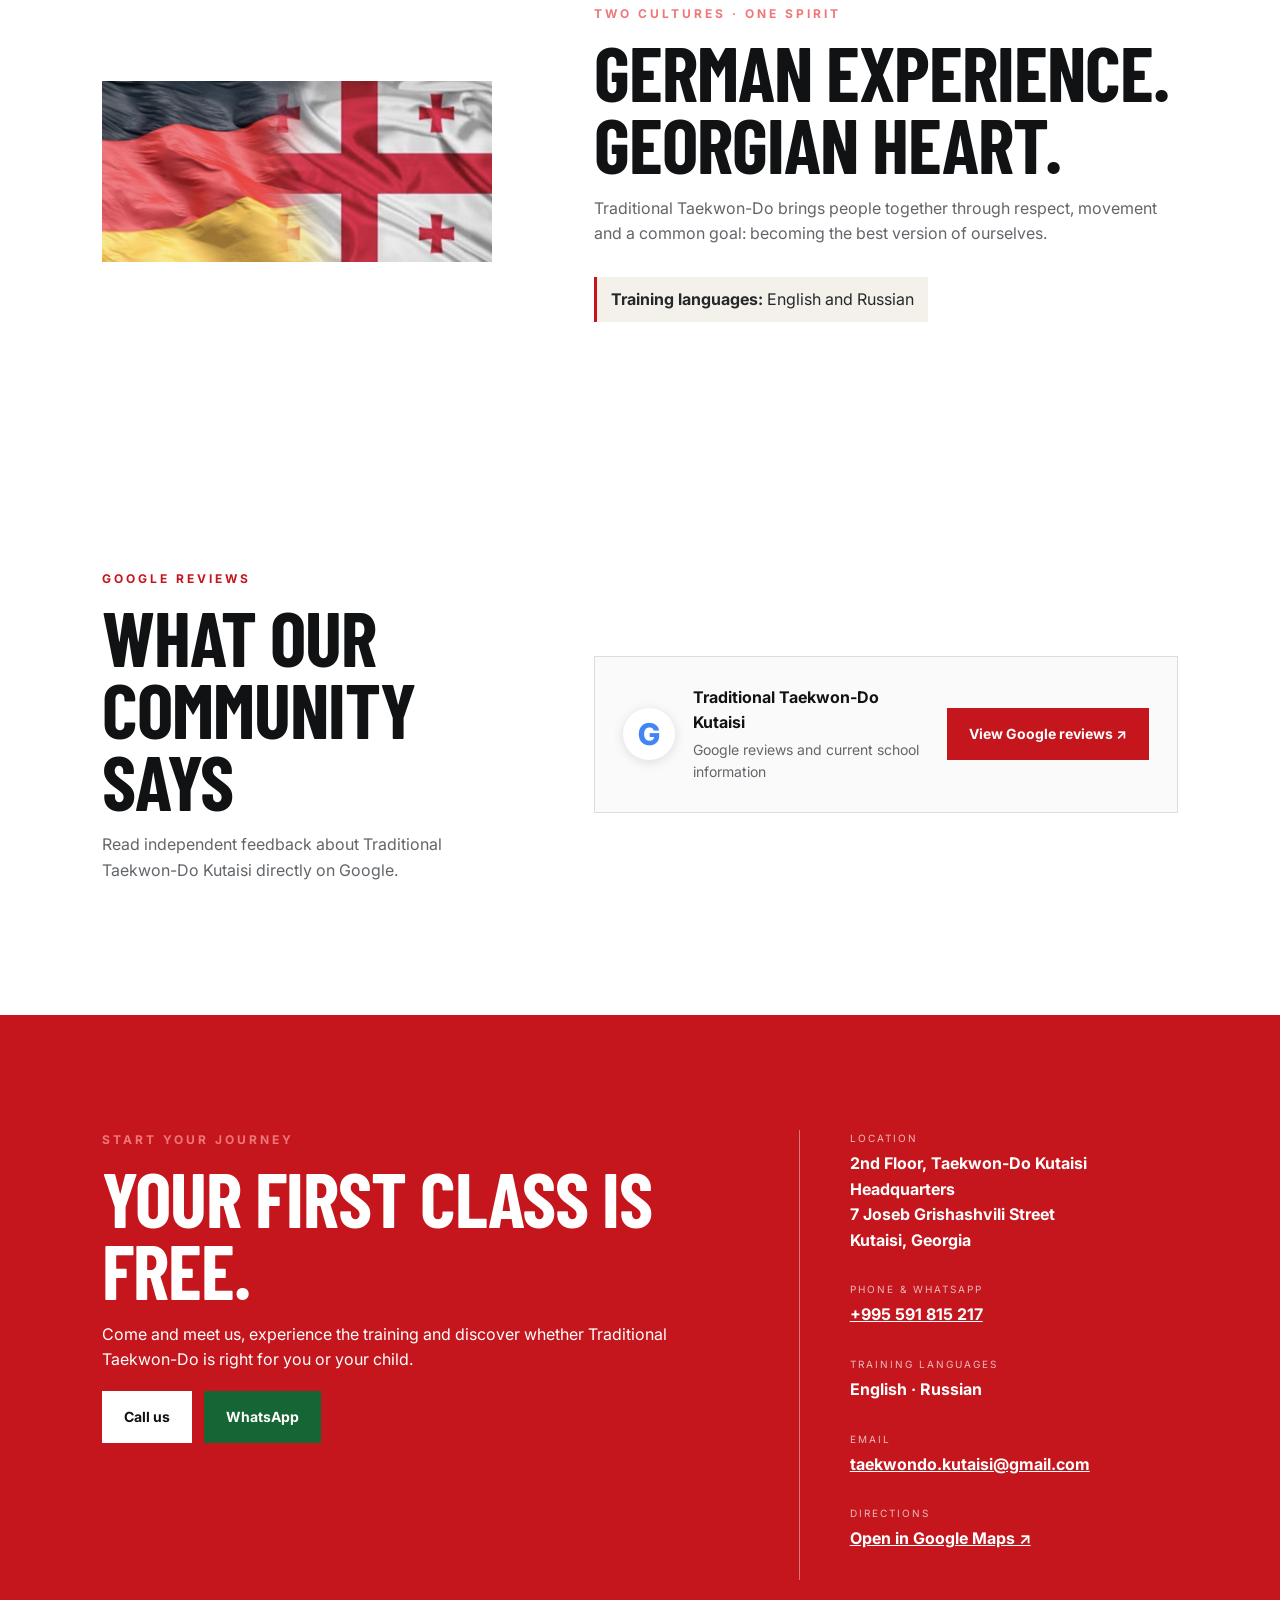
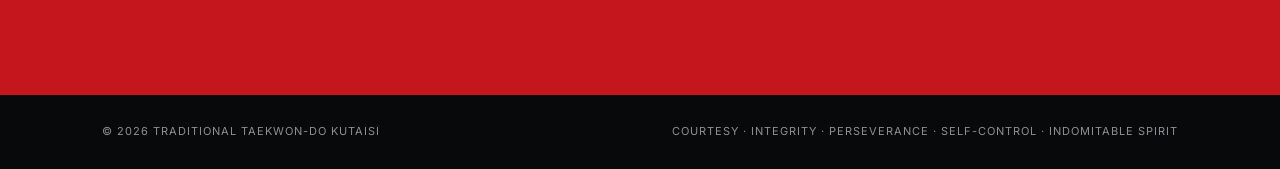
==== commit 2d63ff5f: "Add files via upload" ====
--- a/index.html
+++ b/index.html
@@ -23,7 +23,7 @@
     <section class="split section" id="about"><div class="split-image"><img src="master-punch.jpg" alt="Instructor Kai Hacker demonstrating a punch"></div><div class="split-copy"><p class="eyebrow dark">Your instructor</p><h2>Kai Hacker</h2><p class="lead">Experience, tradition and genuine enthusiasm for helping every student grow.</p><p>Kai teaches Traditional Taekwon-Do with a clear focus on correct technique, individual development and the values that make martial arts meaningful. Every class combines challenge with encouragement.</p><div class="lineage"><img src="grandmaster-kwon.jpeg" alt="Grandmaster Kwon Jae-hwa"><div><strong>Rooted in tradition</strong><p>Inspired by the teaching and legacy of Grandmaster Kwon Jae-hwa.</p></div></div></div></section>
     <section class="anniversary"><img src="tkd-60.jpg" alt="60 years of Taekwon-Do in Europe"><div><p class="eyebrow">A living European tradition</p><h2>60 years of Taekwon-Do in Europe</h2><p>Honouring the roots, values and generations that continue to shape Traditional Taekwon-Do today.</p></div></section>
     <section class="values section"><p class="eyebrow">Why train with us?</p><h2>A place to become stronger — together.</h2><div class="value-grid"><div><strong>Personal guidance</strong><p>Clear instruction and attention to every student.</p></div><div><strong>All levels welcome</strong><p>No previous martial arts experience is required.</p></div><div><strong>Authentic tradition</strong><p>Technique and values taught as one complete path.</p></div><div><strong>Supportive community</strong><p>Train with respect, encouragement and shared purpose.</p></div></div></section>
-    <section class="gallery section" id="gallery"><div class="section-heading"><div><p class="eyebrow dark">Inside our dojang</p><h2>Training moments</h2></div><p>Real students, real progress and a shared passion for Traditional Taekwon-Do.</p></div><div class="gallery-grid"><figure class="wide"><img src="first-group.jpg" alt="Kai Hacker with the first student group in Kutaisi"><figcaption>Our first group · A shared journey</figcaption></figure><figure><img src="master-kick.jpg" alt="Kai Hacker demonstrating a high kick"><figcaption>Technique and control</figcaption></figure><figure><img src="self-defence.jpg" alt="Traditional Taekwon-Do self-defence training"><figcaption>Practical self-defence</figcaption></figure><figure><img src="opening-germany.jpg" alt="Taekwon-Do school opening in Germany"><figcaption>Experience and tradition</figcaption></figure><figure class="wide"><img src="breaking-master.jpg" alt="Board breaking demonstration"><figcaption>Power with precision</figcaption></figure></div></section>
+    <section class="gallery section" id="gallery"><div class="section-heading"><div><p class="eyebrow dark">Inside our dojang</p><h2>Training moments</h2></div><p>Real students, real progress and a shared passion for Traditional Taekwon-Do.</p></div><div class="gallery-grid"><figure class="wide"><img src="first-group.jpg" alt="Kai Hacker with the first student group in Kutaisi"><figcaption>Our first group · A shared journey</figcaption></figure><figure><img src="master-kick.jpg" alt="Kai Hacker demonstrating a high kick"><figcaption>Technique and control</figcaption></figure><figure><img src="self-defence.jpg" alt="Traditional Taekwon-Do self-defence training"><figcaption>Practical self-defence</figcaption></figure><figure><img src="opening-germany.jpg" alt="Taekwon-Do school opening in Germany"><figcaption>Experience and tradition</figcaption></figure><figure class="wide"><img src="breaking-master.jpg" alt="Board breaking demonstration"><figcaption>Power with precision</figcaption></figure><figure class="wide"><img src="warmup-training.jpg" alt="Students warming up together in the Kutaisi dojang"><figcaption>Warm-up · Strong foundations</figcaption></figure><figure class="wide"><img src="partner-training.jpg" alt="Two children practising partner techniques"><figcaption>Partner training · Growing together</figcaption></figure><figure class="wide"><img src="instructor-demo.jpg" alt="Kai Hacker demonstrating a controlled kick"><figcaption>Learning through demonstration</figcaption></figure><figure class="wide"><img src="group-kicks.jpg" alt="Students practising side kicks together"><figcaption>Focus · Balance · Unity</figcaption></figure><figure><img src="student-focus.jpg" alt="Young student performing a focused technique"><figcaption>Concentration and spirit</figcaption></figure><figure><img src="korea-breaking.jpg" alt="Traditional breaking technique in Korea"><figcaption>Tradition in Korea</figcaption></figure></div></section>
     <section class="connection section"><img src="germany-georgia.png" alt="German and Georgian flags"><div><p class="eyebrow">Two cultures · One spirit</p><h2>German experience. Georgian heart.</h2><p>Traditional Taekwon-Do brings people together through respect, movement and a common goal: becoming the best version of ourselves.</p><p class="language-note"><strong>Training languages:</strong> English and Russian</p></div></section>
     <section class="reviews section" aria-labelledby="reviews-title"><div><p class="eyebrow dark">Google reviews</p><h2 id="reviews-title">What our community says</h2><p>Read independent feedback about Traditional Taekwon-Do Kutaisi directly on Google.</p></div><div class="review-panel"><div class="google-mark" aria-hidden="true">G</div><div><strong>Traditional Taekwon-Do Kutaisi</strong><p>Google reviews and current school information</p></div><a class="button primary" href="https://www.google.com/maps/place/Traditional+Taekwon-Do+Kutaisi/@42.2688433,42.6985939,17z/data=!3m1!4b1!4m6!3m5!1s0x405c8deb9e4c7e11:0xdcb3372840cf3bf1!8m2!3d42.2688394!4d42.7011688!16s%2Fg%2F11wq8zc5zn?entry=ttu" target="_blank" rel="noopener">View Google reviews ↗</a></div></section>
     <section class="contact section" id="contact"><div><p class="eyebrow">Start your journey</p><h2>Your first class is free.</h2><p>Come and meet us, experience the training and discover whether Traditional Taekwon-Do is right for you or your child.</p><div class="contact-actions"><a class="button light" href="tel:+995591815217">Call us</a><a class="button whatsapp" href="https://wa.me/995591815217?text=Hello%2C%20I%20am%20interested%20in%20a%20free%20trial%20class." target="_blank" rel="noopener">WhatsApp</a></div></div><address><div><span>Location</span><strong>2nd Floor, Taekwon-Do Kutaisi Headquarters<br>7 Joseb Grishashvili Street<br>Kutaisi, Georgia</strong></div><div><span>Phone &amp; WhatsApp</span><a href="tel:+995591815217">+995 591 815 217</a></div><div><span>Training languages</span><strong>English · Russian</strong></div><div><span>Email</span><a href="mailto:taekwondo.kutaisi@gmail.com">taekwondo.kutaisi@gmail.com</a></div><div><span>Directions</span><a href="https://www.google.com/maps/place/Traditional+Taekwon-Do+Kutaisi/@42.2688433,42.6985939,17z/data=!3m1!4b1!4m6!3m5!1s0x405c8deb9e4c7e11:0xdcb3372840cf3bf1!8m2!3d42.2688394!4d42.7011688!16s%2Fg%2F11wq8zc5zn?entry=ttu" target="_blank" rel="noopener">Open in Google Maps ↗</a></div></address></section>
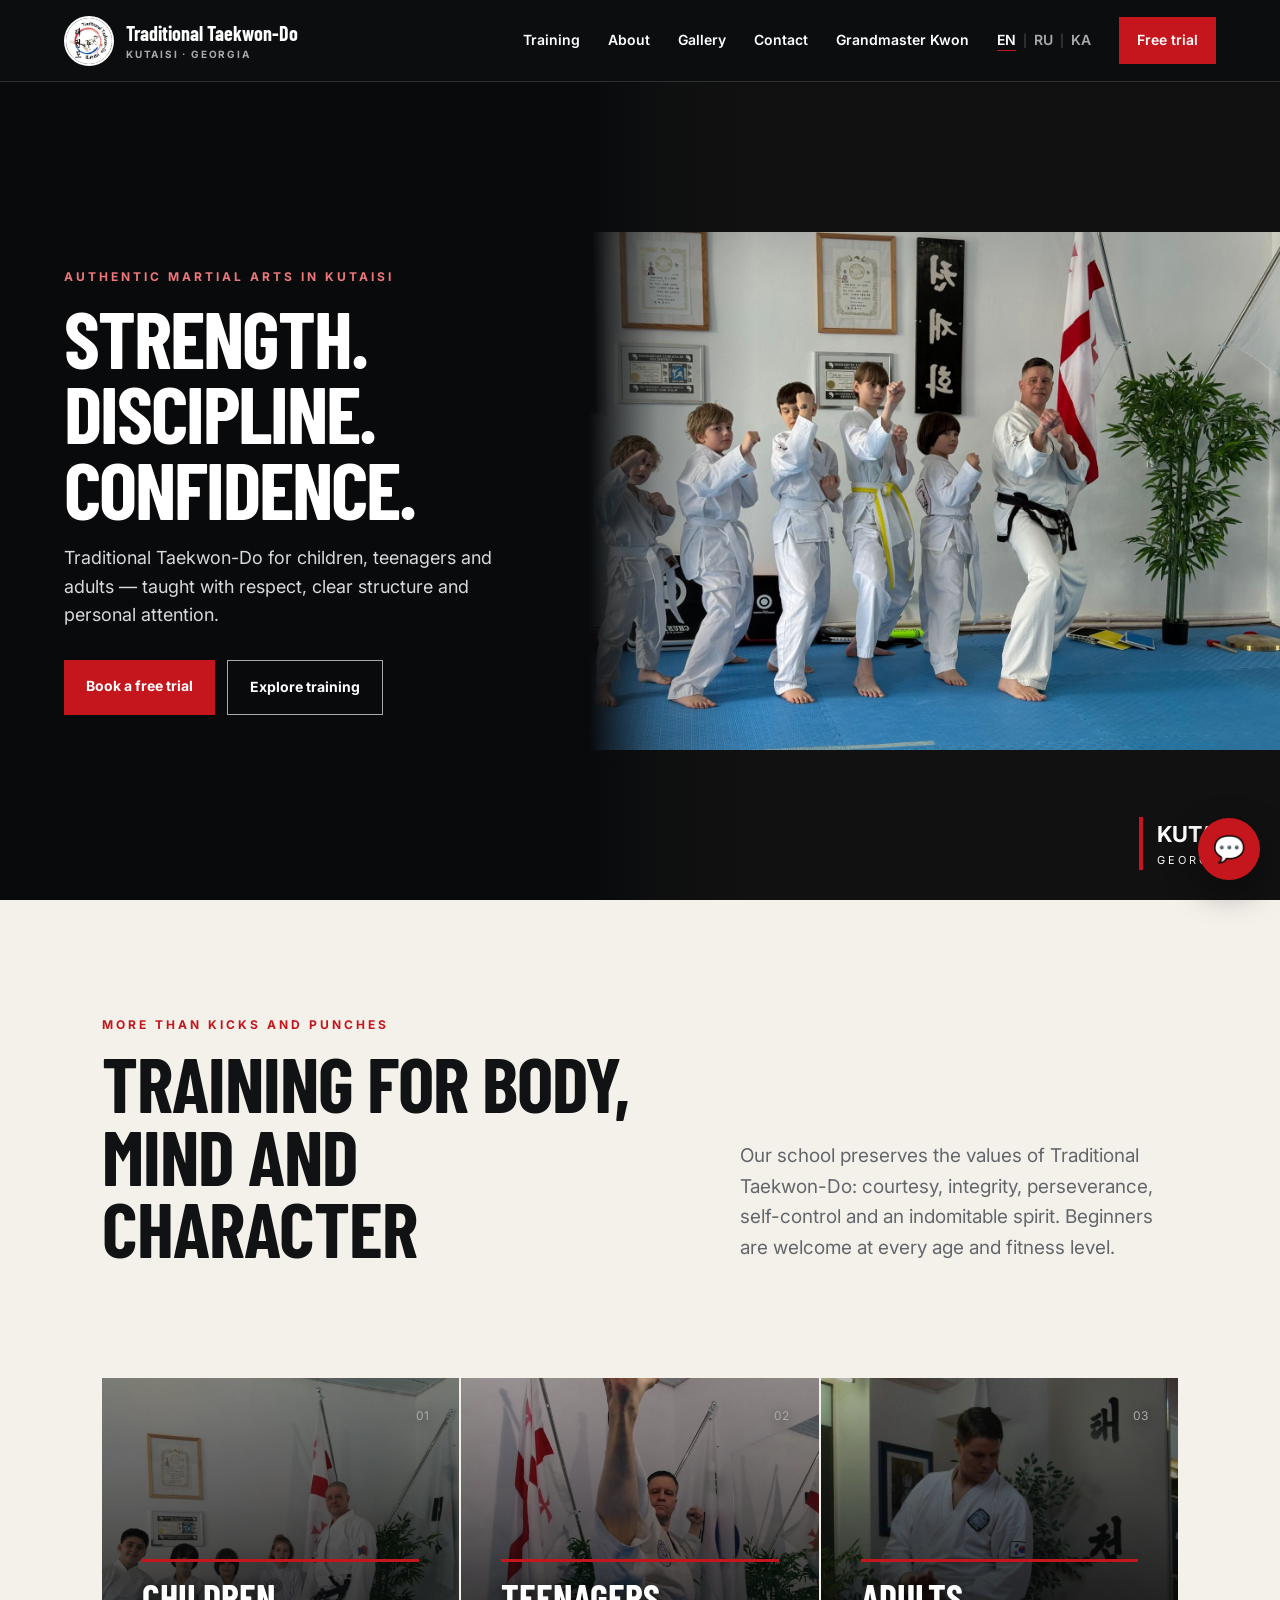
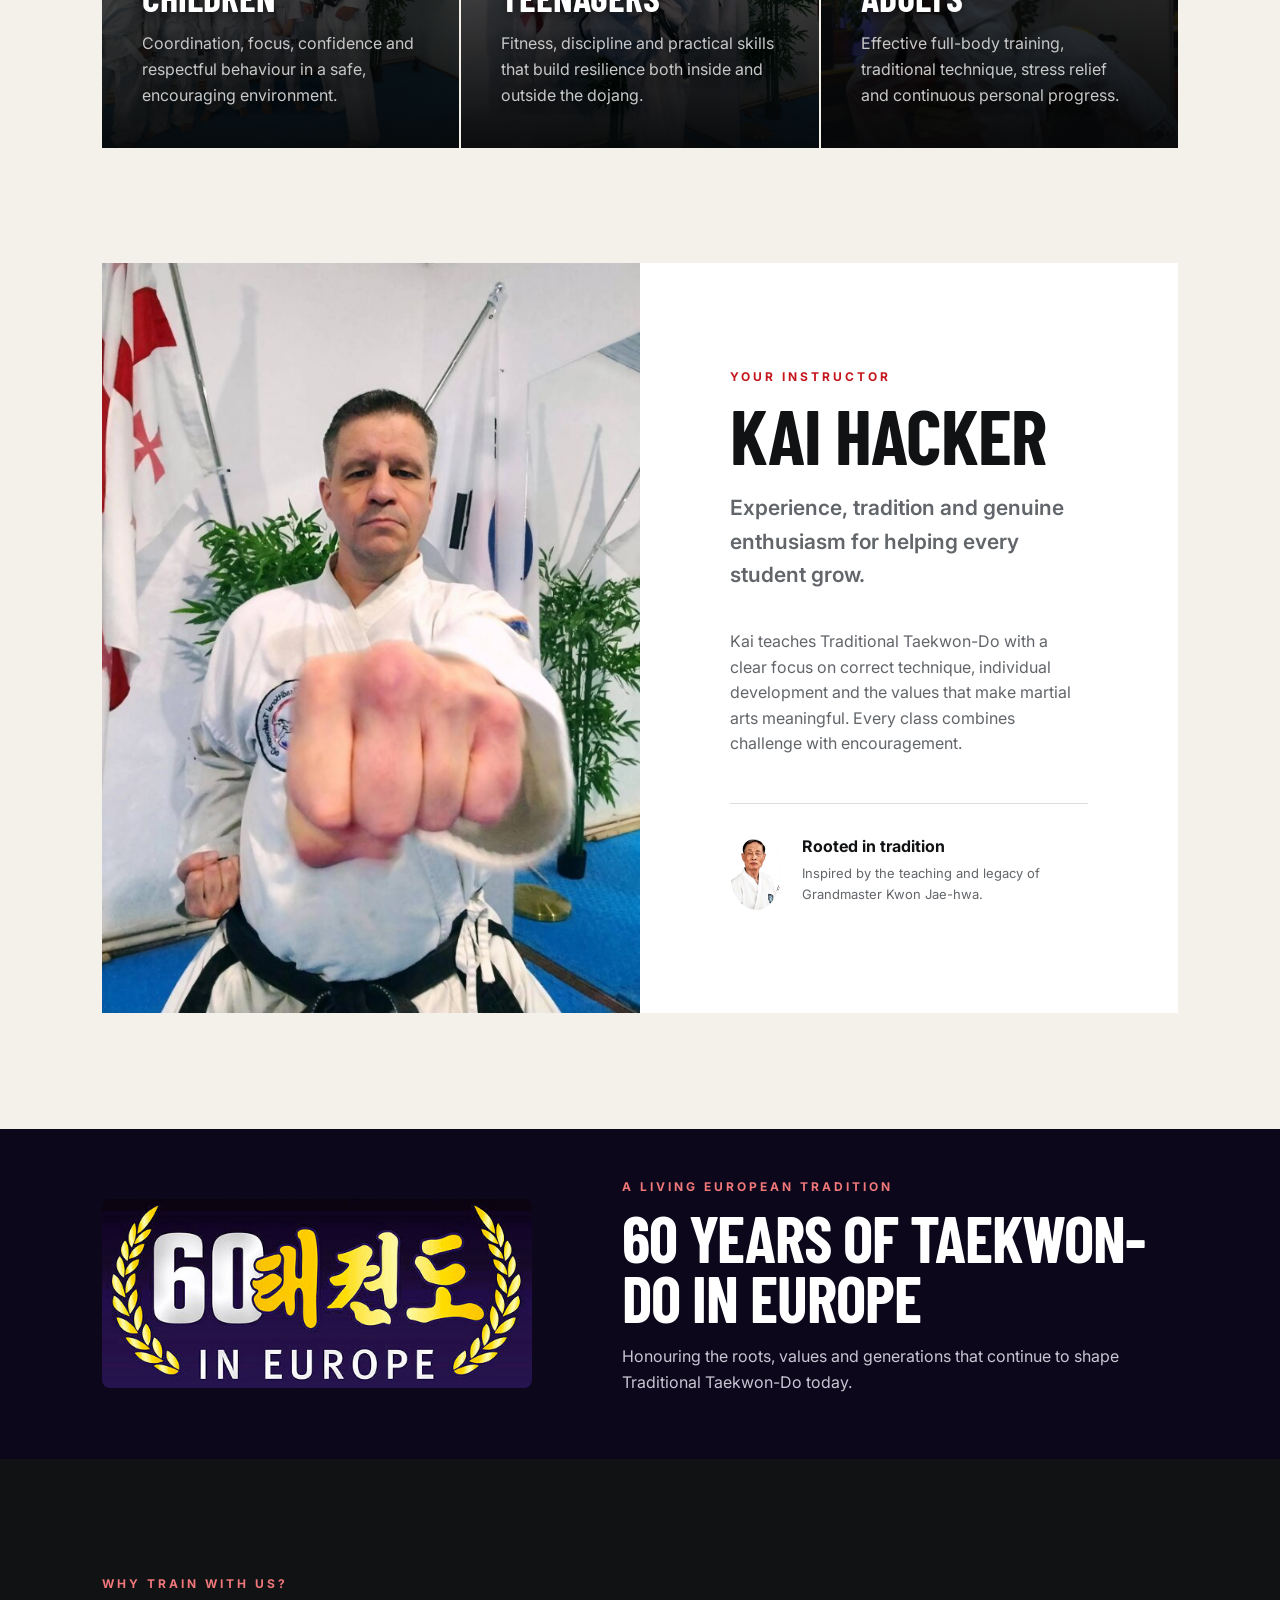
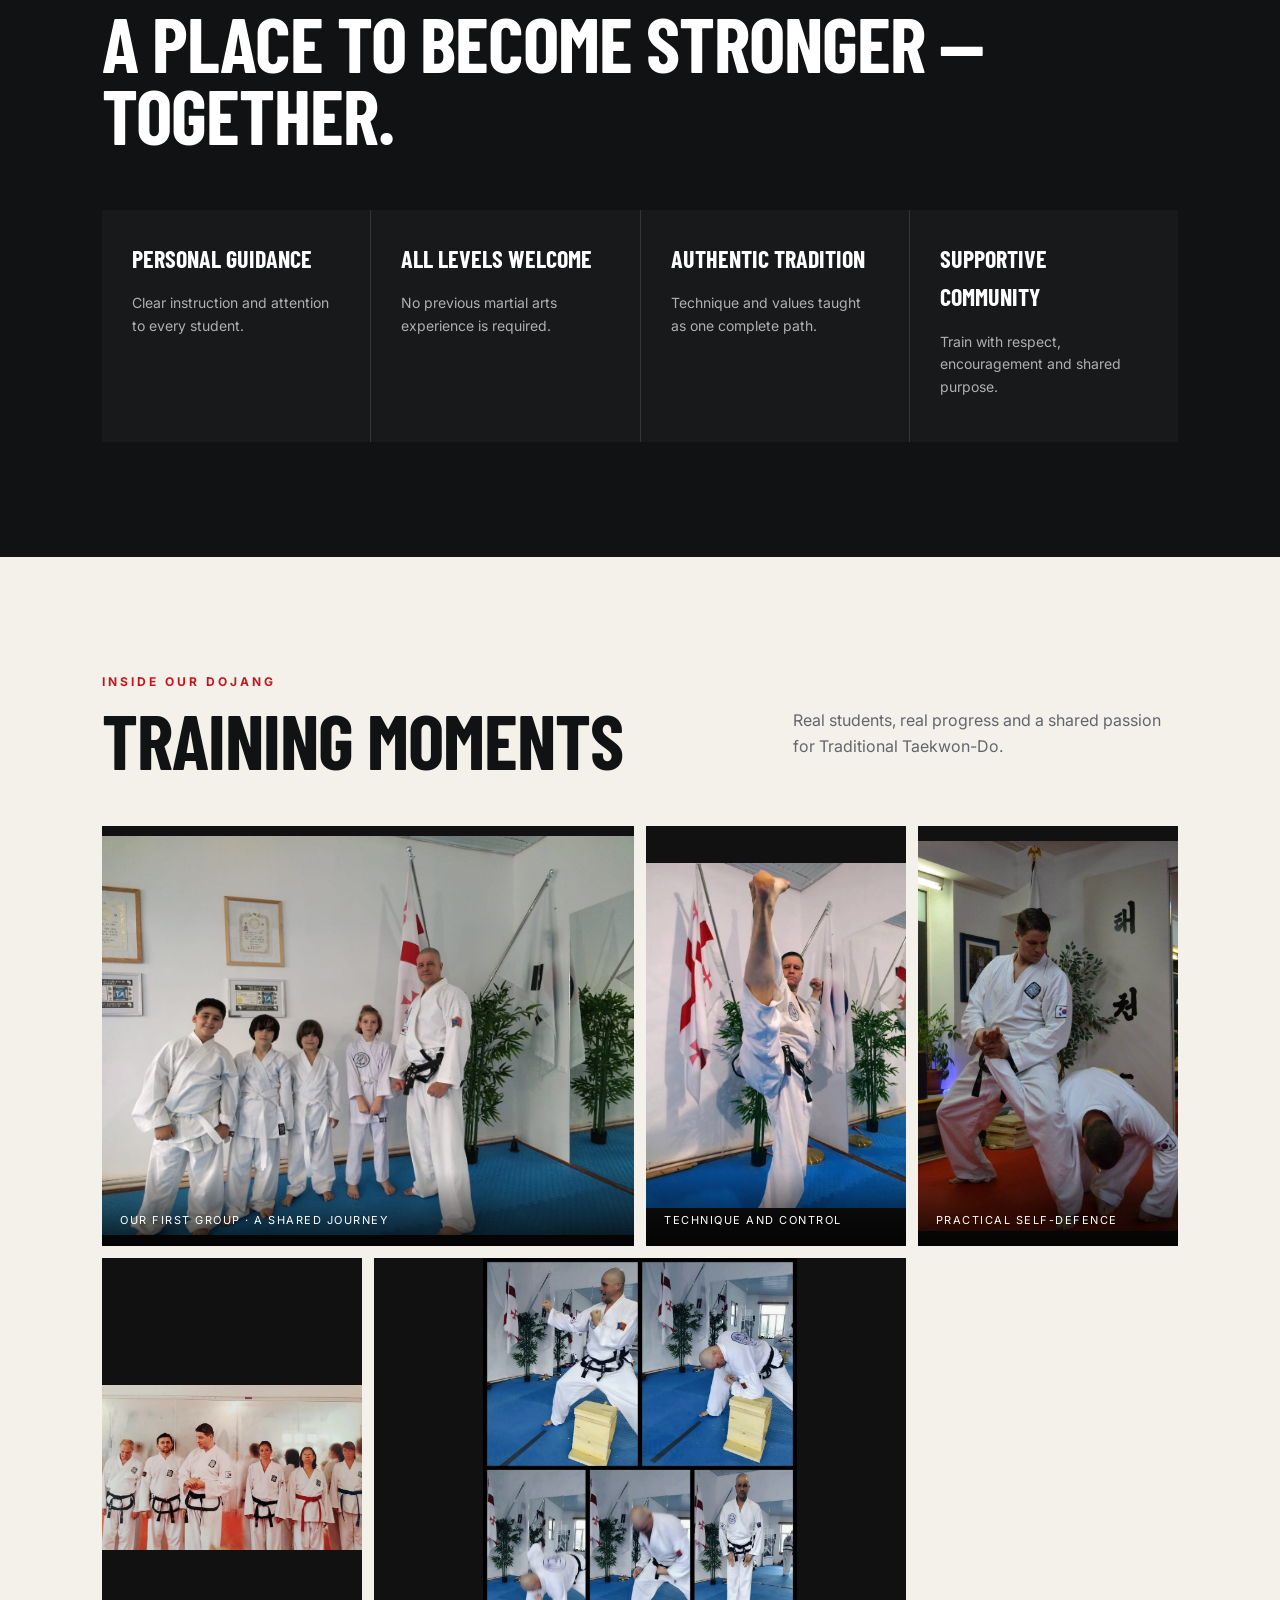
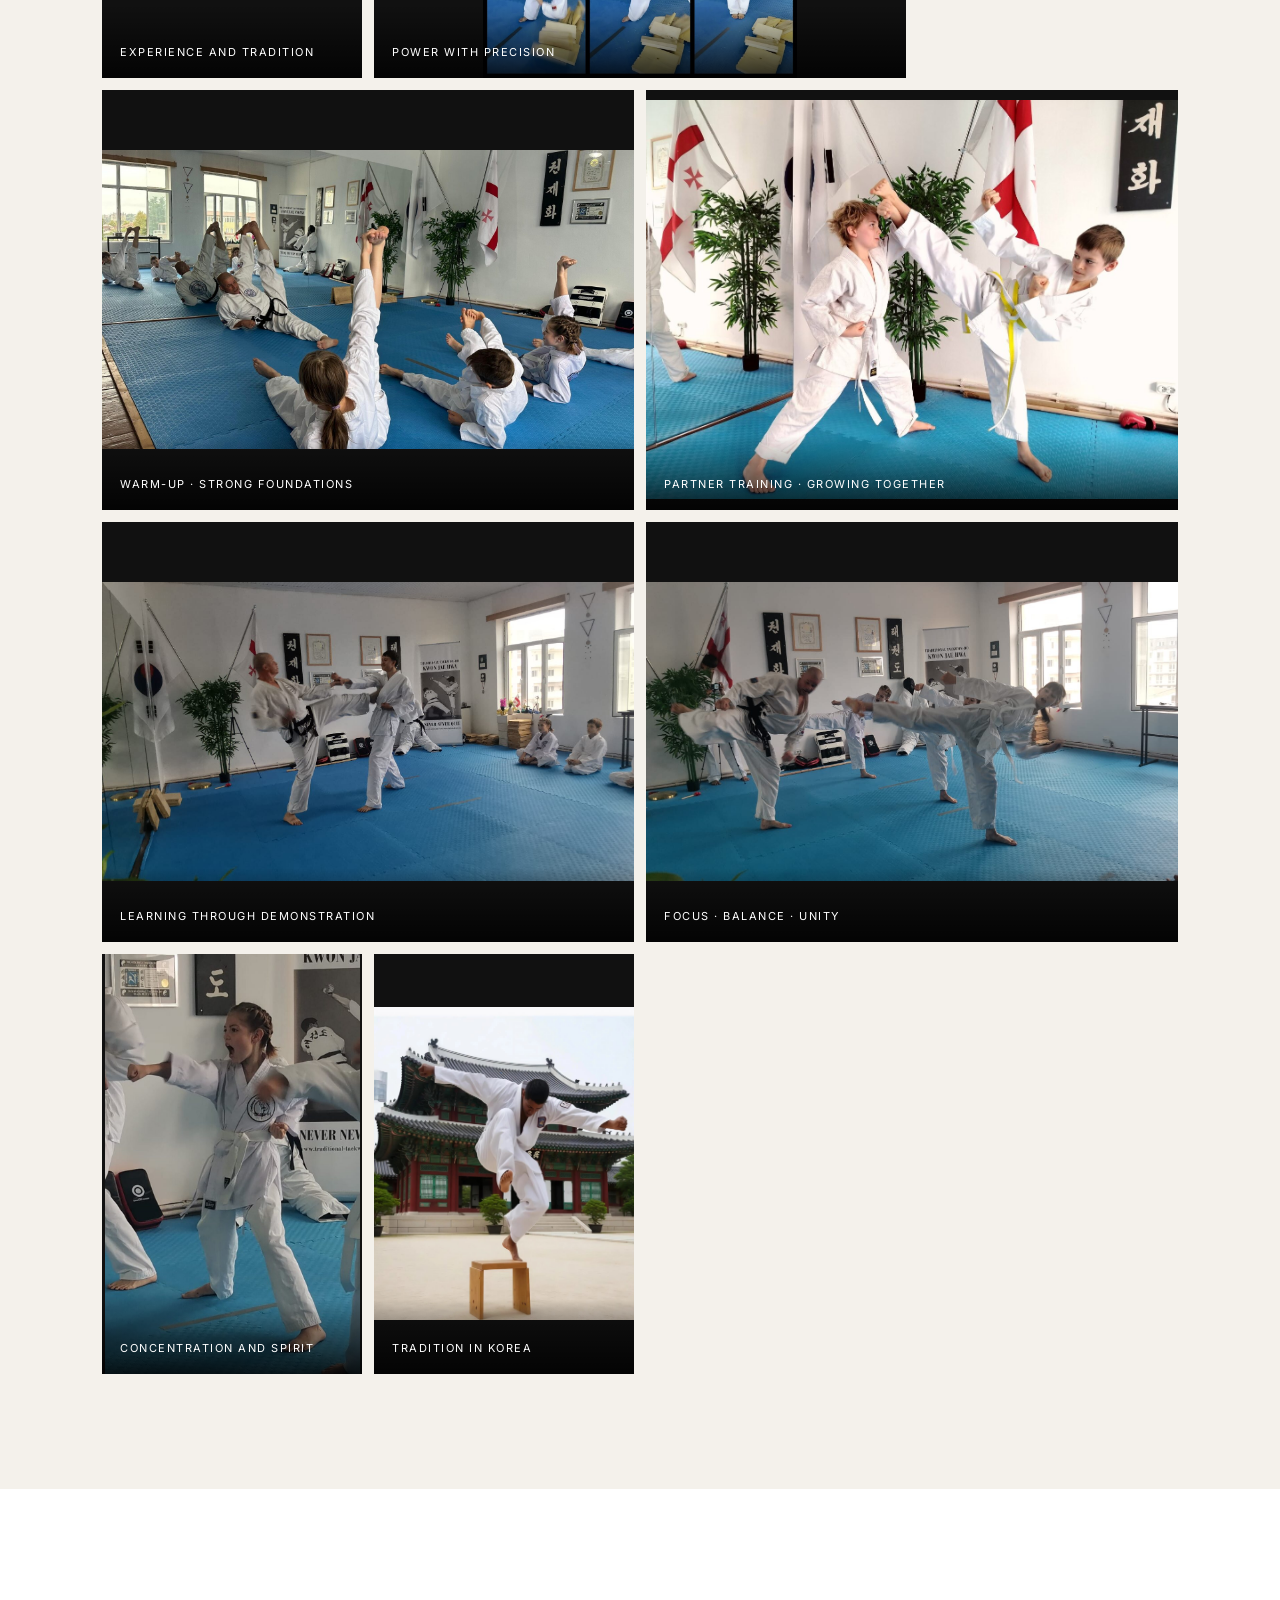
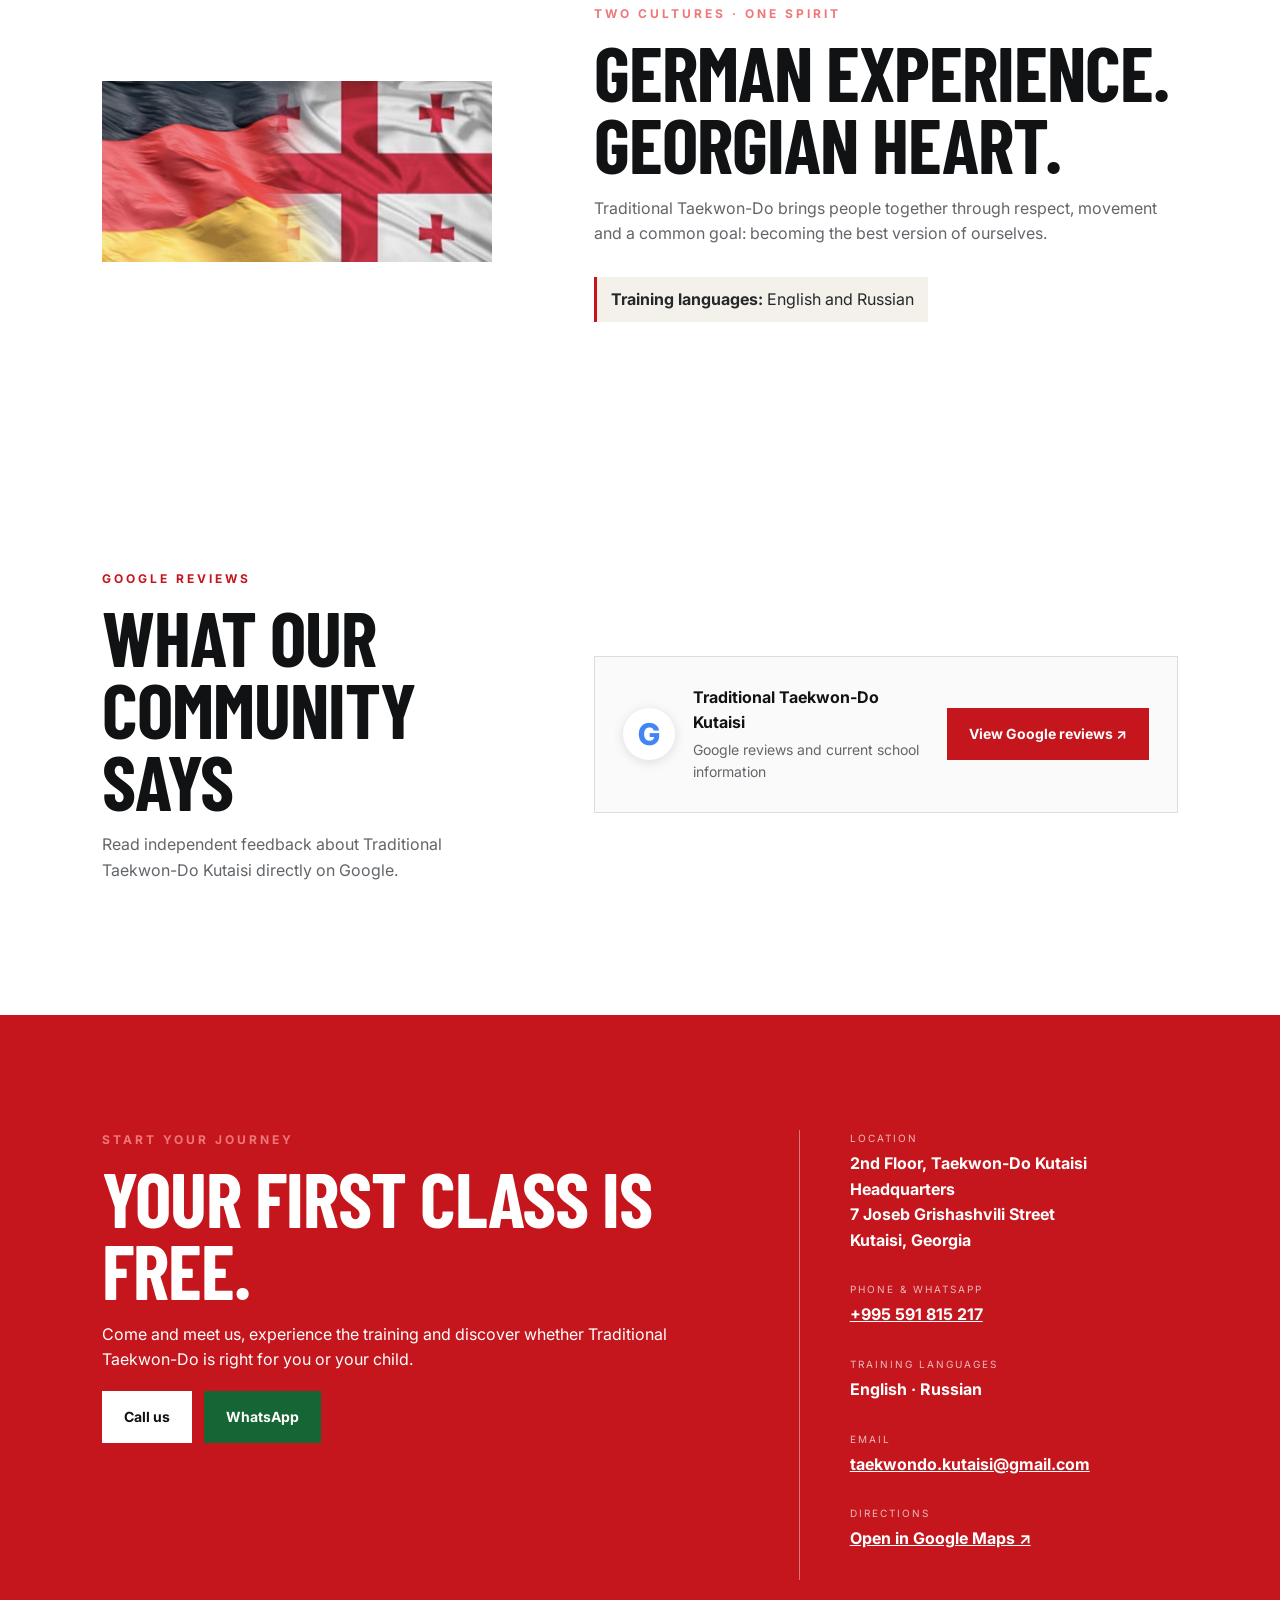
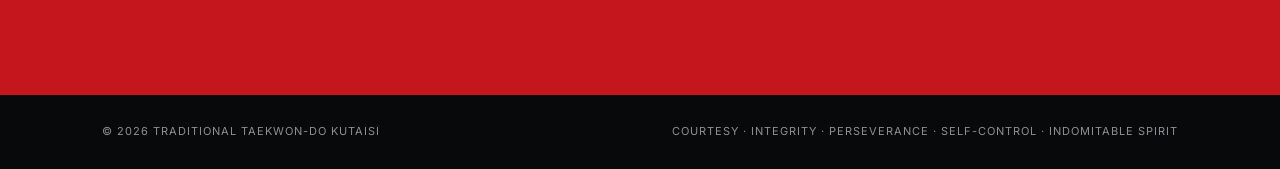
==== commit 1cd8c7f6: "Google Analytics installieren" ====
--- a/index.html
+++ b/index.html
@@ -1,6 +1,14 @@
 <!doctype html>
 <html lang="en">
 <head>
+  <!-- Google tag (gtag.js) -->
+  <script async src="https://www.googletagmanager.com/gtag/js?id=G-FHQKQ7SHHN"></script>
+  <script>
+    window.dataLayer = window.dataLayer || [];
+    function gtag(){dataLayer.push(arguments);}
+    gtag("js", new Date());
+    gtag("config", "G-FHQKQ7SHHN");
+  </script>
   <meta charset="utf-8">
   <meta name="viewport" content="width=device-width, initial-scale=1">
   <meta name="description" content="Traditional Taekwon-Do training for children, teenagers and adults in Kutaisi, Georgia. Book a free trial class.">
